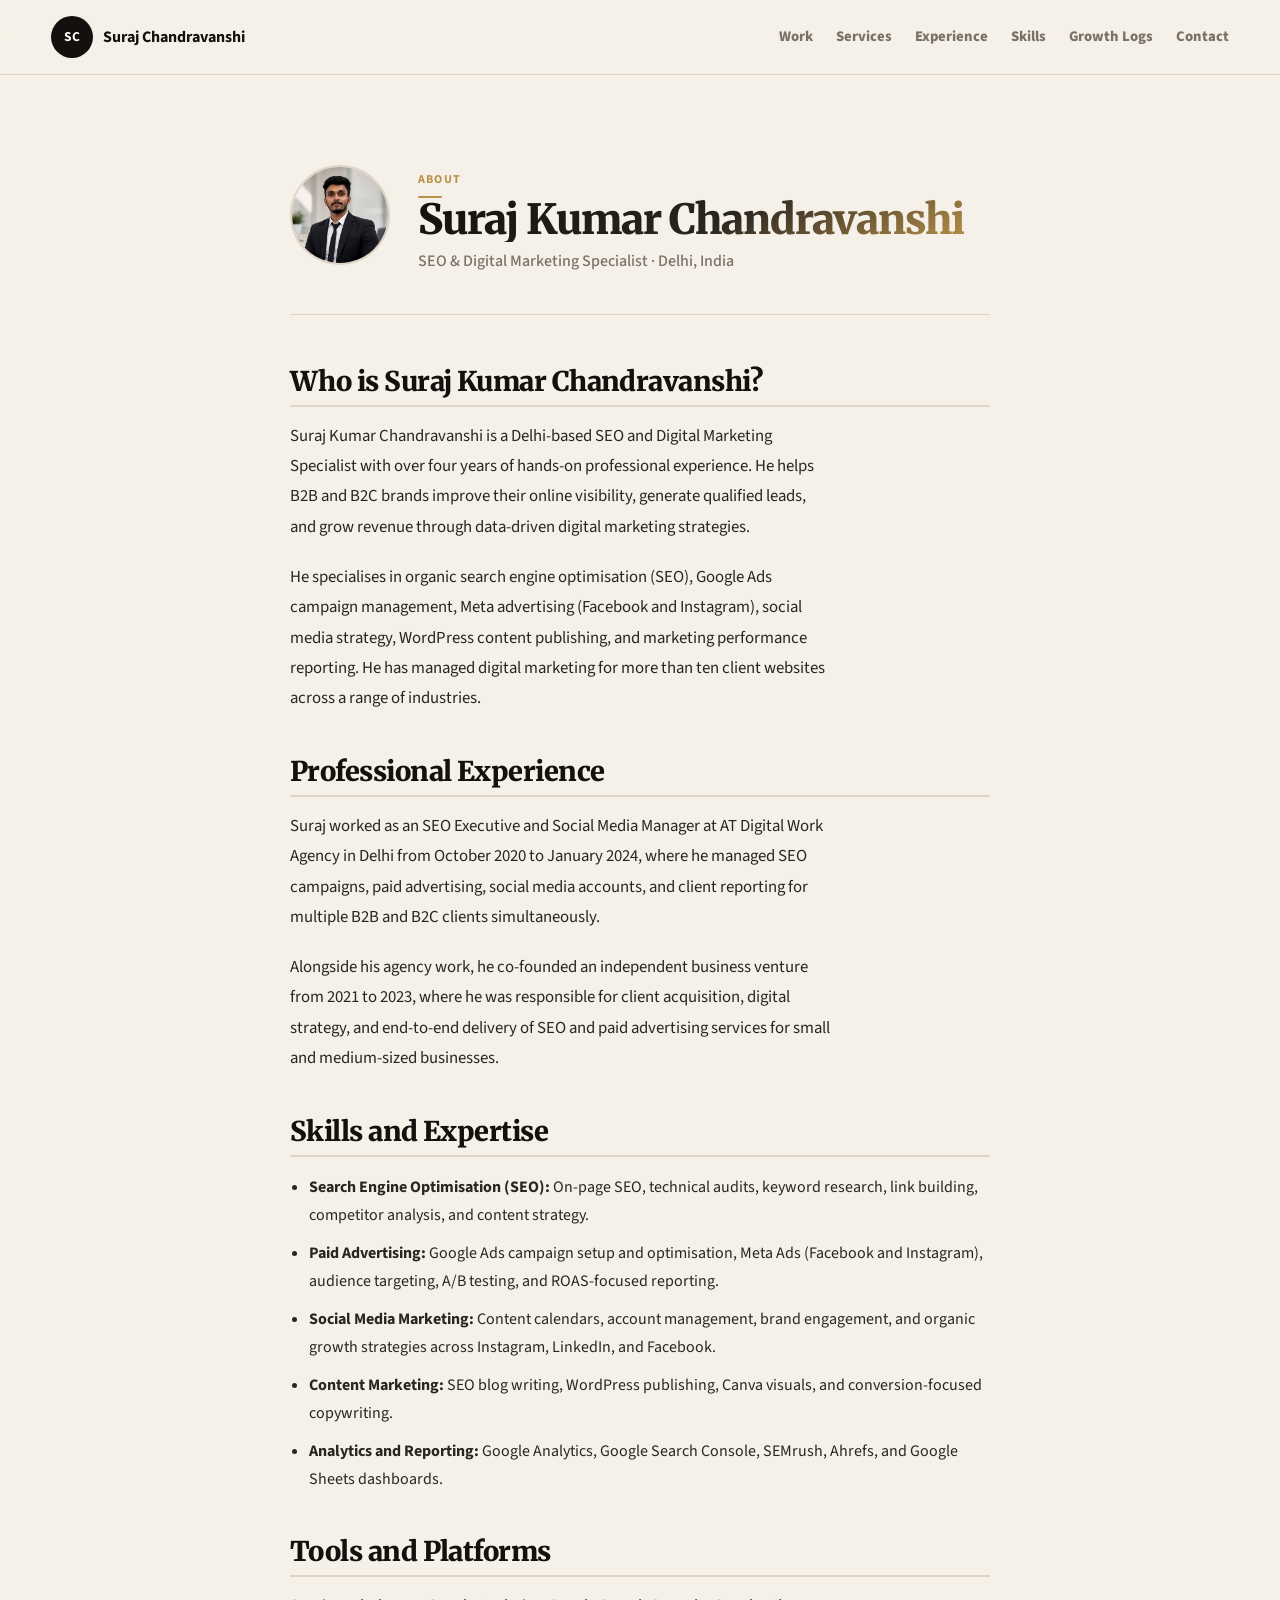
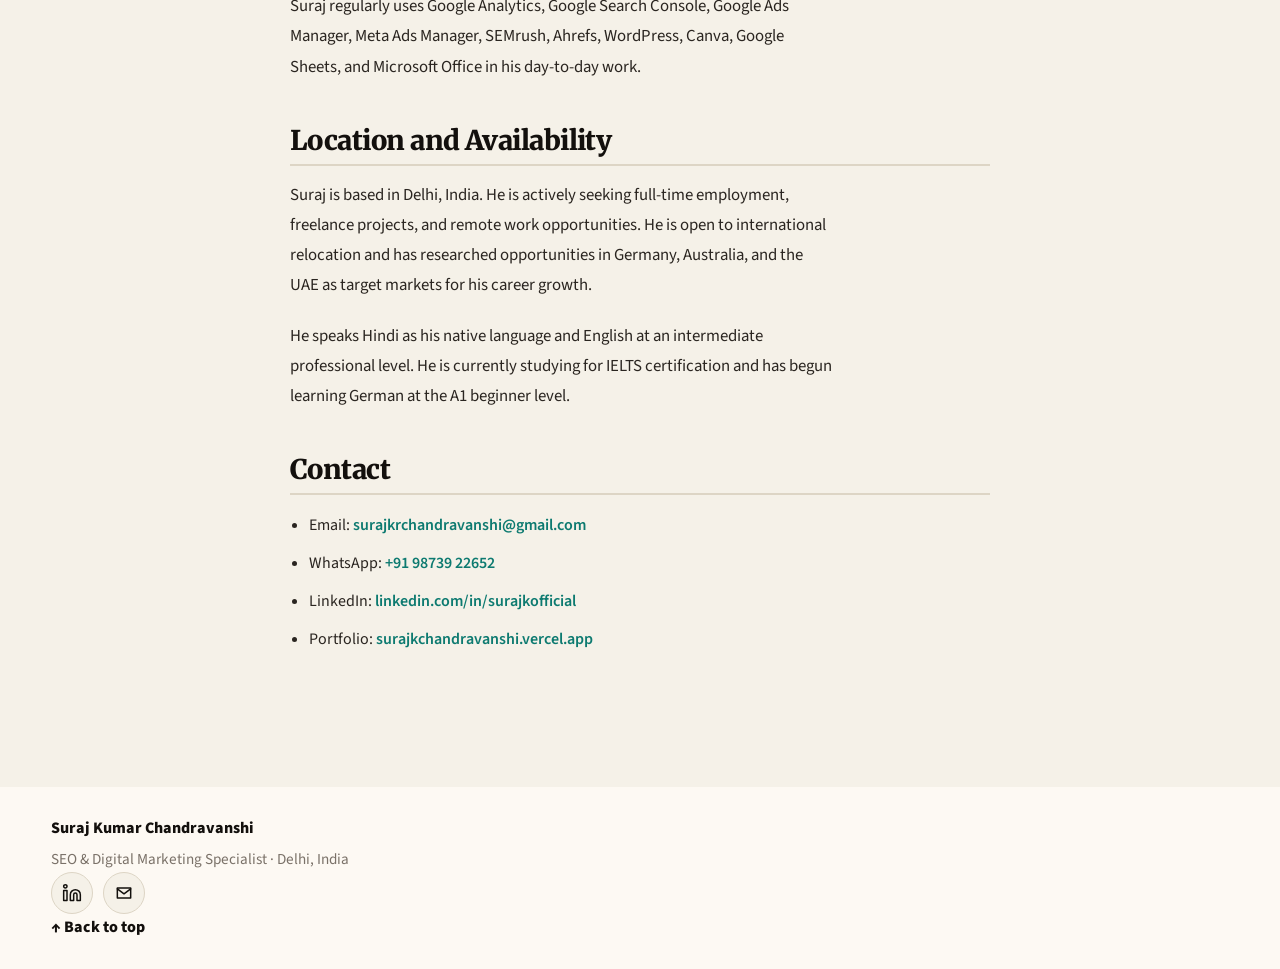
==== about.html @ 99c1cfa0 "feat: complete SEJ-standard SEO + Core Web Vitals — skip-link, preload hero, fetchpriority, lazy-loa" ====
<!doctype html>
<html lang="en">
  <head>
    <meta charset="UTF-8" />
    <meta name="viewport" content="width=device-width, initial-scale=1.0" />
    <title>About Suraj Kumar Chandravanshi — SEO &amp; Digital Marketing Specialist</title>
    <meta name="description" content="Suraj Kumar Chandravanshi is a Delhi-based SEO and Digital Marketing Specialist with 4+ years of experience in organic growth, Google Ads, and content strategy." />
    <link rel="canonical" href="https://surajkchandravanshi.vercel.app/about" />
    <link rel="alternate" hreflang="en" href="https://surajkchandravanshi.vercel.app/about" />
    <link rel="alternate" hreflang="x-default" href="https://surajkchandravanshi.vercel.app/about" />
    <meta property="og:type" content="profile" />
    <meta property="og:url" content="https://surajkchandravanshi.vercel.app/about" />
    <meta property="og:title" content="About Suraj Kumar Chandravanshi — SEO &amp; Digital Marketing Specialist" />
    <meta property="og:description" content="Suraj Kumar Chandravanshi is a Delhi-based SEO and Digital Marketing Specialist with 4+ years of experience helping B2B and B2C brands grow online." />
    <meta property="og:image" content="https://surajkchandravanshi.vercel.app/assets/suraj-hero.jpg" />
    <link rel="preconnect" href="https://fonts.googleapis.com" />
    <link rel="preconnect" href="https://fonts.gstatic.com" crossorigin />
    <link href="https://fonts.googleapis.com/css2?family=Merriweather:wght@700;900&family=Source+Sans+3:wght@400;500;600;700&family=Space+Grotesk:wght@500;600;700&display=swap" rel="stylesheet" />
    <link rel="icon" type="image/svg+xml" href="assets/favicon.svg" />
    <link rel="stylesheet" href="styles.css" />

    <script type="application/ld+json">
    {
      "@context": "https://schema.org",
      "@type": "Person",
      "name": "Suraj Kumar Chandravanshi",
      "alternateName": ["Suraj Chandravanshi", "Suraj Kumar"],
      "url": "https://surajkchandravanshi.vercel.app/",
      "image": "https://surajkchandravanshi.vercel.app/assets/suraj-hero.jpg",
      "jobTitle": "SEO & Digital Marketing Specialist",
      "description": "Suraj Kumar Chandravanshi is a Delhi-based SEO and Digital Marketing Specialist with over four years of hands-on experience helping B2B and B2C brands improve their online visibility, generate leads, and grow revenue through organic search, paid advertising, and content marketing.",
      "email": "surajkrchandravanshi@gmail.com",
      "telephone": "+91-9873922652",
      "address": {
        "@type": "PostalAddress",
        "addressLocality": "Delhi",
        "addressRegion": "Delhi",
        "addressCountry": "IN"
      },
      "sameAs": [
        "https://www.linkedin.com/in/surajkofficial/",
        "https://www.instagram.com/surajchandravanshi1008/"
      ],
      "knowsAbout": [
        "Search Engine Optimisation",
        "Google Ads",
        "Meta Advertising",
        "Social Media Marketing",
        "Content Marketing",
        "WordPress",
        "Google Analytics",
        "SEMrush",
        "Keyword Research",
        "Link Building",
        "Digital Marketing Strategy"
      ],
      "knowsLanguage": [
        {"@type": "Language", "name": "Hindi"},
        {"@type": "Language", "name": "English"}
      ],
      "nationality": "Indian",
      "workLocation": {
        "@type": "Place",
        "address": {
          "@type": "PostalAddress",
          "addressLocality": "Delhi",
          "addressCountry": "IN"
        }
      }
    }
    </script>
  </head>
  <body>
    <a class="skip-link" href="#main-content">Skip to main content</a>

    <header class="site-header" data-header>
      <a class="brand" href="/" aria-label="Suraj Kumar Chandravanshi portfolio home">
        <span class="brand-mark">SC</span>
        <span>Suraj Chandravanshi</span>
      </a>
      <button class="nav-toggle" type="button" aria-label="Open menu" aria-expanded="false" aria-controls="site-nav" data-nav-toggle>
        <span></span><span></span><span></span>
      </button>
      <nav class="site-nav" id="site-nav" data-nav>
        <a href="/#work">Work</a>
        <a href="/#services">Services</a>
        <a href="/#experience">Experience</a>
        <a href="/#skills">Skills</a>
        <a href="/growth-logs">Growth Logs</a>
        <a href="/#contact">Contact</a>
      </nav>
    </header>

    <main id="main-content">
      <article class="about-page">
        <header class="about-page__header">
          <img
            src="assets/suraj-hero.jpg"
            alt="Suraj Kumar Chandravanshi — SEO and Digital Marketing Specialist based in Delhi, India"
            width="200" height="200"
            class="about-page__photo"
            fetchpriority="high"
            decoding="async"
          />
          <div class="about-page__meta">
            <span class="section-kicker">About</span>
            <h1 class="about-page__name">Suraj Kumar Chandravanshi</h1>
            <p class="about-page__role">SEO &amp; Digital Marketing Specialist · Delhi, India</p>
          </div>
        </header>

        <div class="about-page__body">

          <section aria-labelledby="about-who">
            <h2 id="about-who">Who is Suraj Kumar Chandravanshi?</h2>
            <p>
              Suraj Kumar Chandravanshi is a Delhi-based SEO and Digital Marketing Specialist with over four years of hands-on professional experience. He helps B2B and B2C brands improve their online visibility, generate qualified leads, and grow revenue through data-driven digital marketing strategies.
            </p>
            <p>
              He specialises in organic search engine optimisation (SEO), Google Ads campaign management, Meta advertising (Facebook and Instagram), social media strategy, WordPress content publishing, and marketing performance reporting. He has managed digital marketing for more than ten client websites across a range of industries.
            </p>
          </section>

          <section aria-labelledby="about-experience">
            <h2 id="about-experience">Professional Experience</h2>
            <p>
              Suraj worked as an SEO Executive and Social Media Manager at AT Digital Work Agency in Delhi from October 2020 to January 2024, where he managed SEO campaigns, paid advertising, social media accounts, and client reporting for multiple B2B and B2C clients simultaneously.
            </p>
            <p>
              Alongside his agency work, he co-founded an independent business venture from 2021 to 2023, where he was responsible for client acquisition, digital strategy, and end-to-end delivery of SEO and paid advertising services for small and medium-sized businesses.
            </p>
          </section>

          <section aria-labelledby="about-skills">
            <h2 id="about-skills">Skills and Expertise</h2>
            <ul>
              <li><strong>Search Engine Optimisation (SEO):</strong> On-page SEO, technical audits, keyword research, link building, competitor analysis, and content strategy.</li>
              <li><strong>Paid Advertising:</strong> Google Ads campaign setup and optimisation, Meta Ads (Facebook and Instagram), audience targeting, A/B testing, and ROAS-focused reporting.</li>
              <li><strong>Social Media Marketing:</strong> Content calendars, account management, brand engagement, and organic growth strategies across Instagram, LinkedIn, and Facebook.</li>
              <li><strong>Content Marketing:</strong> SEO blog writing, WordPress publishing, Canva visuals, and conversion-focused copywriting.</li>
              <li><strong>Analytics and Reporting:</strong> Google Analytics, Google Search Console, SEMrush, Ahrefs, and Google Sheets dashboards.</li>
            </ul>
          </section>

          <section aria-labelledby="about-tools">
            <h2 id="about-tools">Tools and Platforms</h2>
            <p>
              Suraj regularly uses Google Analytics, Google Search Console, Google Ads Manager, Meta Ads Manager, SEMrush, Ahrefs, WordPress, Canva, Google Sheets, and Microsoft Office in his day-to-day work.
            </p>
          </section>

          <section aria-labelledby="about-location">
            <h2 id="about-location">Location and Availability</h2>
            <p>
              Suraj is based in Delhi, India. He is actively seeking full-time employment, freelance projects, and remote work opportunities. He is open to international relocation and has researched opportunities in Germany, Australia, and the UAE as target markets for his career growth.
            </p>
            <p>
              He speaks Hindi as his native language and English at an intermediate professional level. He is currently studying for IELTS certification and has begun learning German at the A1 beginner level.
            </p>
          </section>

          <section aria-labelledby="about-contact">
            <h2 id="about-contact">Contact</h2>
            <ul>
              <li>Email: <a href="mailto:surajkrchandravanshi@gmail.com">surajkrchandravanshi@gmail.com</a></li>
              <li>WhatsApp: <a href="https://wa.me/919873922652" target="_blank" rel="noreferrer">+91 98739 22652</a></li>
              <li>LinkedIn: <a href="https://www.linkedin.com/in/surajkofficial/" target="_blank" rel="noreferrer">linkedin.com/in/surajkofficial</a></li>
              <li>Portfolio: <a href="https://surajkchandravanshi.vercel.app/">surajkchandravanshi.vercel.app</a></li>
            </ul>
          </section>

        </div>
      </article>
    </main>

    <footer class="site-footer">
      <div class="footer-inner">
        <div class="footer-brand">
          <span>Suraj Kumar Chandravanshi</span>
          <p>SEO &amp; Digital Marketing Specialist · Delhi, India</p>
        </div>
        <div class="footer-socials" aria-label="Social media links">
          <a href="https://www.linkedin.com/in/surajkofficial/" target="_blank" rel="noreferrer" aria-label="Suraj Chandravanshi on LinkedIn">
            <svg viewBox="0 0 24 24" aria-hidden="true"><path d="M16 8a6 6 0 0 1 6 6v7h-4v-7a2 2 0 0 0-2-2 2 2 0 0 0-2 2v7h-4v-7a6 6 0 0 1 6-6z"/><rect x="2" y="9" width="4" height="12"/><circle cx="4" cy="4" r="2"/></svg>
          </a>
          <a href="mailto:surajkrchandravanshi@gmail.com" aria-label="Email Suraj Kumar Chandravanshi">
            <svg viewBox="0 0 24 24" aria-hidden="true"><path d="M4 6h16v12H4z"/><path d="m4 7 8 6 8-6"/></svg>
          </a>
        </div>
        <a class="back-top" href="#main-content">↑ Back to top</a>
      </div>
    </footer>

    <script src="script.js" defer></script>
  </body>
</html>
---- styles.css ----
:root {
  /* ── CINEMATIC EDITORIAL PALETTE ────────────────────────────── */
  --ink:        #13100d;   /* Warm rich black — not cold digital black */
  --ink-soft:   #2a2520;   /* Warm dark for secondary text */
  --muted:      #7a7168;   /* Warm stone gray */
  --line:       #ddd5c5;   /* Warm parchment border */
  --paper:      #f5f1e8;   /* Warm ivory — the editorial base */
  --white:      #fdf9f3;   /* Cream white — never pure white */

  /* Warm surfaces */
  --sand:       #ece4d2;   /* Medium parchment */
  --sand-soft:  #f9f5ee;   /* Lightest warm surface */
  --dark-surface: #1e1a15; /* Deep warm charcoal for dark sections */
  --dark-mid:   #2d2820;   /* Medium dark surface */
  --mist:       #e8f0ec;   /* Very subtle mint */

  /* Primary accent — Deep bronze/amber */
  --bronze:     #b8914a;   /* Warm editorial bronze */
  --bronze-mid: #d4ac65;   /* Lighter bronze */
  --teal:       #0d7a70;   /* Deeper, richer teal — less startup */
  --teal-mid:   #14a89a;   /* Mid teal */
  --teal-glow:  rgba(13,122,112,0.15);

  /* Supporting accents */
  --coral:      #d4503a;   /* Muted warm coral */
  --green:      #3a7a5a;   /* Deep editorial green */
  --blue:       #2a4a8c;   /* Deep navy */

  /* Shadows — warm-toned */
  --shadow:        0 20px 60px rgba(19,16,13,0.10);
  --shadow-strong: 0 32px 80px rgba(19,16,13,0.18);
  --shadow-bronze: 0 16px 40px rgba(184,145,74,0.18);
  --radius: 8px;
}

/* Scroll progress bar */
.scroll-progress {
  position: fixed;
  top: 0; left: 0;
  z-index: 100;
  height: 2px;
  width: 0%;
  background: linear-gradient(90deg, var(--bronze), var(--bronze-mid), var(--teal));
  border-radius: 0 2px 2px 0;
  transition: width 80ms linear;
  pointer-events: none;
}

* {
  box-sizing: border-box;
}

html {
  scroll-behavior: smooth;
}

body {
  margin: 0;
  color: var(--ink);
  background: var(--paper);
  font-family: "Source Sans 3", "Inter", sans-serif;
  line-height: 1.65;
  -webkit-font-smoothing: antialiased;
  -moz-osx-font-smoothing: grayscale;
}

img {
  display: block;
  max-width: 100%;
}

a {
  color: inherit;
  text-decoration: none;
}

.site-header {
  position: sticky;
  top: 0;
  z-index: 20;
  display: flex;
  align-items: center;
  justify-content: space-between;
  gap: 24px;
  padding: 16px clamp(18px, 4vw, 58px);
  border-bottom: 1px solid var(--line);
  background: rgba(245,241,232,0.92);
  backdrop-filter: blur(24px);
  -webkit-backdrop-filter: blur(24px);
}

.brand,
.site-nav {
  display: flex;
  align-items: center;
}

.brand {
  gap: 10px;
  font-family: "Source Sans 3", "Space Grotesk", sans-serif;
  font-weight: 700;
}

.brand-mark {
  display: grid;
  width: 42px;
  height: 42px;
  place-items: center;
  border-radius: 50%;
  color: var(--white);
  background: var(--ink);
  font-size: 0.85rem;
}

.site-nav {
  gap: clamp(12px, 1.8vw, 24px);
  color: var(--muted);
  font-size: 0.92rem;
  font-weight: 800;
}

.site-nav a {
  transition: color 180ms ease, background 180ms ease, transform 180ms ease;
}

.site-nav a:hover,
.site-nav a:focus-visible {
  color: var(--ink);
}

.site-nav a.nav-active {
  color: var(--teal);
  position: relative;
}

.site-nav a.nav-active::after {
  content: "";
  position: absolute;
  bottom: -3px;
  left: 0;
  right: 0;
  height: 2px;
  background: var(--teal);
  border-radius: 1px;
}

.nav-cta {
  padding: 10px 14px;
  border-radius: 999px;
  color: var(--white) !important;
  background: var(--teal);
  box-shadow: 0 12px 30px rgba(15, 118, 110, 0.2);
}

.nav-cta:hover,
.nav-cta:focus-visible {
  transform: translateY(-1px);
}

.nav-toggle {
  display: none;
  width: 44px;
  height: 44px;
  padding: 0;
  border: 1px solid var(--line);
  border-radius: var(--radius);
  background: var(--white);
}

.nav-toggle span {
  display: block;
  width: 20px;
  height: 2px;
  margin: 5px auto;
  background: var(--ink);
}

.hero {
  display: grid;
  grid-template-columns: minmax(0, 1.1fr) minmax(300px, 520px);
  gap: clamp(32px, 5vw, 80px);
  align-items: center;
  min-height: calc(100vh - 70px);
  padding: clamp(72px, 9vw, 120px) clamp(18px, 4vw, 58px) 64px;
  border-bottom: 1px solid var(--line);
  background:
    radial-gradient(ellipse 60% 50% at 80% 20%, rgba(184,145,74,0.07) 0%, transparent 55%),
    radial-gradient(ellipse 50% 60% at 10% 80%, rgba(13,122,112,0.05) 0%, transparent 50%),
    var(--paper);
  position: relative;
  overflow: hidden;
}

/* Subtle noise texture overlay */
.hero::after {
  content: "";
  position: absolute;
  inset: 0;
  background-image: url("data:image/svg+xml,%3Csvg viewBox='0 0 256 256' xmlns='http://www.w3.org/2000/svg'%3E%3Cfilter id='noise'%3E%3CfeTurbulence type='fractalNoise' baseFrequency='0.9' numOctaves='4' stitchTiles='stitch'/%3E%3C/filter%3E%3Crect width='100%25' height='100%25' filter='url(%23noise)' opacity='0.025'/%3E%3C/svg%3E");
  pointer-events: none;
  z-index: 0;
  opacity: 0.5;
}

.eyebrow,
.section-kicker {
  color: var(--bronze);
  font-size: 0.75rem;
  font-weight: 700;
  letter-spacing: 0.1em;
  text-transform: uppercase;
}

.tag {
  color: var(--teal);
  font-size: 0.75rem;
  font-weight: 700;
  letter-spacing: 0.06em;
  text-transform: uppercase;
}

h1,
h2,
h3,
p {
  margin-top: 0;
}

h1,
h2 {
  font-family: "Merriweather", Georgia, serif;
  letter-spacing: -0.02em;
}

h1 {
  max-width: 720px;
  margin-bottom: 24px;
  font-size: clamp(2.6rem, 5.8vw, 5rem);
  font-family: "Merriweather", Georgia, serif;
  font-weight: 900;
  line-height: 1.05;
  letter-spacing: -0.025em;
}

h2 {
  margin-bottom: 18px;
  font-size: clamp(1.8rem, 3.8vw, 3.2rem);
  font-weight: 900;
  line-height: 1.1;
}

h3 {
  margin-bottom: 10px;
  font-size: 1.1rem;
  font-family: "Space Grotesk", "Source Sans 3", sans-serif;
  font-weight: 700;
  line-height: 1.35;
  letter-spacing: -0.01em;
}

.hero-text {
  max-width: 620px;
  color: #3c424b;
  font-size: clamp(1.05rem, 2vw, 1.34rem);
  line-height: 1.7;
}

.mobile-hero-photo {
  display: none;
}

.hero-actions,
.hero-meta,
.hero-proof {
  display: flex;
  flex-wrap: wrap;
  gap: 12px;
  align-items: center;
}

.hero-actions {
  margin-top: 32px;
}

.button {
  display: inline-flex;
  align-items: center;
  justify-content: center;
  gap: 10px;
  min-height: 50px;
  padding: 0 20px;
  border-radius: var(--radius);
  font-weight: 800;
  transition: transform 180ms ease, box-shadow 180ms ease, background 180ms ease;
}

.button:hover,
.button:focus-visible {
  transform: translateY(-2px);
}

.button.primary {
  color: var(--white);
  background: linear-gradient(135deg, var(--ink), var(--ink-soft));
  box-shadow: 0 12px 32px rgba(19,16,13,0.25);
}

.button.dark {
  color: var(--white);
  background: var(--ink);
  box-shadow: 0 16px 28px rgba(23, 25, 31, 0.16);
}

.button.secondary {
  border: 1px solid var(--line);
  background: rgba(255, 255, 255, 0.82);
}

.wa-dot {
  display: inline-grid;
  width: 28px;
  height: 28px;
  place-items: center;
  border-radius: 50%;
  color: var(--teal);
  background: var(--white);
  font-size: 0.68rem;
  font-weight: 900;
}

.hero-proof {
  margin-top: 22px;
  color: var(--ink);
  font-size: 0.92rem;
  font-weight: 800;
}

.hero-proof span {
  padding: 8px 14px;
  border-left: 3px solid var(--teal);
  background: rgba(255, 255, 255, 0.72);
  display: inline-flex;
  align-items: center;
  gap: 7px;
}

.proof-icon {
  font-style: normal;
  color: var(--teal);
  font-size: 0.85rem;
  font-weight: 900;
}

.hero-meta {
  margin-top: 20px;
  color: var(--muted);
  font-size: 0.93rem;
}

.hero-meta span {
  padding: 8px 11px;
  border: 1px solid var(--line);
  border-radius: 999px;
  background: rgba(255, 255, 255, 0.74);
}

.hero-visual {
  position: relative;
}

.hero-visual::before {
  position: absolute;
  inset: 18px -18px -18px 18px;
  z-index: -1;
  border: 1px solid rgba(184,145,74,0.25);
  border-radius: var(--radius);
  background: linear-gradient(135deg, rgba(184,145,74,0.08), rgba(13,122,112,0.06));
  content: "";
}

.hero-visual img {
  width: min(100%, 520px);
  margin-left: auto;
  aspect-ratio: 4 / 5;
  border-radius: var(--radius);
  object-fit: cover;
  object-position: center 20%;
  box-shadow: var(--shadow-strong);
}

.availability,
.visual-note {
  position: absolute;
  border: 1px solid rgba(255, 255, 255, 0.72);
  border-radius: var(--radius);
  background: rgba(255, 255, 255, 0.92);
  box-shadow: 0 20px 44px rgba(23, 25, 31, 0.16);
}

.availability {
  right: min(8vw, 42px);
  bottom: -24px;
  width: min(290px, 76%);
  padding: 18px;
}

.availability strong {
  display: block;
  font-size: 1.35rem;
}

.availability span,
.visual-note span {
  color: var(--muted);
  font-size: 0.92rem;
}

.visual-note {
  left: -24px;
  top: 28px;
  width: min(270px, 72%);
  padding: 14px 16px;
}

.metrics {
  display: grid;
  grid-template-columns: repeat(4, 1fr);
  border-bottom: 1px solid var(--line);
  background: var(--white);
}

.metrics article {
  min-height: 154px;
  padding: clamp(22px, 3vw, 34px);
  border-right: 1px solid var(--line);
}

.metrics article:last-child {
  border-right: 0;
}

.metrics strong {
  display: block;
  margin-bottom: 12px;
  color: var(--teal);
  font-size: clamp(1.45rem, 3vw, 2.45rem);
  line-height: 1;
}

.metrics span,
.section p,
.service-item p,
.timeline-item p,
.work-card p,
.work-card li,
.learning li,
.process-card p {
  color: var(--muted);
}

.section {
  padding: clamp(64px, 9vw, 122px) clamp(18px, 4vw, 58px);
}

.intro {
  display: grid;
  grid-template-columns: 220px minmax(0, 900px);
  gap: clamp(24px, 5vw, 72px);
  align-items: start;
}

.intro p {
  max-width: 920px;
  font-size: clamp(1.08rem, 2vw, 1.34rem);
}

.section-heading {
  max-width: 780px;
  margin-bottom: clamp(28px, 5vw, 56px);
}

.process-section {
  background: var(--sand-soft);
  border-block: 1px solid var(--line);
}

.process-grid,
.work-grid {
  display: grid;
  gap: 18px;
}

.process-grid {
  grid-template-columns: repeat(4, 1fr);
}

.work-grid {
  grid-template-columns: repeat(3, 1fr);
}

.work-card,
.service-item,
.skill-block,
.timeline-item,
.education,
.learning,
.process-card {
  border: 1px solid var(--line);
  border-radius: var(--radius);
  background: rgba(255, 255, 255, 0.88);
}

.work-card,
.process-card,
.service-item,
.skill-block,
.timeline-item,
.education,
.learning {
  transition: transform 180ms ease, box-shadow 180ms ease, border-color 180ms ease;
}

.work-card:hover,
.process-card:hover,
.service-item:hover,
.skill-block:hover,
.timeline-item:hover {
  border-color: rgba(15, 118, 110, 0.28);
  box-shadow: 0 18px 42px rgba(23, 25, 31, 0.08);
  transform: translateY(-3px);
}

.process-card {
  min-height: 240px;
  padding: 26px;
}

.process-card span {
  display: inline-flex;
  align-items: center;
  justify-content: center;
  margin-bottom: 28px;
  width: 52px;
  height: 52px;
  border-radius: 50%;
  color: var(--teal);
  background: rgba(13,148,136,0.1);
  border: 1.5px solid rgba(13,148,136,0.22);
  font-family: "Space Grotesk", sans-serif;
  font-size: 1.1rem;
  font-weight: 800;
}

.work-card {
  min-height: 430px;
  padding: 28px;
  border-top-width: 3px;
}

.work-card--seo  { border-top-color: var(--teal); }
.work-card--paid { border-top-color: var(--coral); }
.work-card--social { border-top-color: var(--green); }

/* Work stat callout */
.work-stat {
  display: flex;
  align-items: center;
  gap: 12px;
  margin: 14px 0 16px;
  padding: 12px 14px;
  background: rgba(13,148,136,0.06);
  border-left: 3px solid var(--teal);
  border-radius: 0 var(--radius) var(--radius) 0;
}

.work-stat strong {
  font-size: 1.08rem;
  font-weight: 800;
  color: var(--ink);
  white-space: nowrap;
}

.work-stat span {
  font-size: 0.88rem;
  color: var(--muted);
  line-height: 1.4;
}

.work-card--paid .work-stat { border-left-color: var(--coral); background: rgba(244,63,94,0.06); }
.work-card--social .work-stat { border-left-color: var(--green); background: rgba(16,185,129,0.06); }

.tag {
  display: inline-flex;
  margin-bottom: 28px;
}

.tag.coral {
  color: var(--coral);
}

.tag.green {
  color: var(--green);
}

.work-card ul,
.learning ul {
  padding-left: 20px;
  margin: 22px 0 0;
}

.work-card li + li,
.learning li + li {
  margin-top: 10px;
}

.services-band {
  background: linear-gradient(135deg, rgba(232, 240, 236, 0.94), rgba(243, 223, 196, 0.42));
  border-top: 1px solid #d8e2dc;
  border-bottom: 1px solid #d8e2dc;
}

.service-list {
  display: grid;
  grid-template-columns: repeat(4, 1fr);
  gap: 14px;
}

.service-item {
  min-height: 240px;
  padding: 24px;
  background: rgba(255, 255, 255, 0.78);
}

.split {
  display: grid;
  grid-template-columns: minmax(260px, 0.75fr) minmax(0, 1.25fr);
  gap: clamp(28px, 6vw, 84px);
  align-items: start;
}

.sticky-heading {
  position: sticky;
  top: 112px;
}

.timeline {
  display: grid;
  gap: 16px;
}

.timeline-item {
  padding: 28px;
  border-left: 4px solid var(--teal);
}

.timeline-item span,
.education article span {
  color: var(--coral);
  font-weight: 800;
}

.company {
  margin-bottom: 14px;
  color: var(--ink) !important;
  font-weight: 700;
}

.skills-section {
  background: var(--ink);
  color: var(--white);
}

.skills-section .section-kicker {
  color: #8bd7ca;
}

.skills-section h2 {
  color: var(--white);
}

.skills-grid {
  display: grid;
  grid-template-columns: repeat(3, 1fr);
  gap: 18px;
}

.skill-block {
  min-height: 270px;
  padding: 28px;
  border-color: rgba(255, 255, 255, 0.12);
  background: linear-gradient(180deg, #222733, #1b202b);
}

.skill-block:hover {
  border-color: rgba(139, 215, 202, 0.42);
  box-shadow: 0 18px 42px rgba(0, 0, 0, 0.18);
}

.pill-list {
  display: flex;
  flex-wrap: wrap;
  gap: 10px;
  margin-top: 22px;
}

.pill-list span {
  padding: 8px 11px;
  border: 1px solid rgba(255, 255, 255, 0.18);
  border-radius: 999px;
  color: #d9e1ea;
  background: rgba(255, 255, 255, 0.06);
  font-size: 0.92rem;
}

.credentials {
  display: grid;
  grid-template-columns: 1fr 1fr;
  gap: 18px;
}

.education,
.learning {
  padding: clamp(24px, 4vw, 38px);
}

.education article {
  padding-top: 26px;
  margin-top: 26px;
  border-top: 1px solid var(--line);
}

.languages {
  display: flex;
  flex-wrap: wrap;
  gap: 10px;
  margin-top: 28px;
}

.languages span {
  padding: 8px 11px;
  border-radius: 999px;
  color: var(--white);
  background: var(--blue);
  font-size: 0.9rem;
  font-weight: 700;
}

.contact-section {
  display: grid;
  grid-template-columns: minmax(0, 0.9fr) minmax(320px, 1.1fr);
  gap: clamp(28px, 6vw, 84px);
  padding: clamp(64px, 9vw, 122px) clamp(18px, 4vw, 58px);
  color: var(--white);
  background:
    radial-gradient(circle, rgba(255,255,255,0.03) 1px, transparent 1px),
    linear-gradient(135deg, var(--dark-surface) 0%, #1a130c 60%, #0f1a15 100%);
  background-size: 32px 32px, 100% 100%;
}

/* Studying badge */
.studying-badge {
  display: inline-flex;
  align-items: center;
  gap: 6px;
  padding: 5px 12px;
  border-radius: 999px;
  background: rgba(15, 118, 110, 0.1);
  color: var(--teal);
  font-size: 0.82rem;
  font-weight: 800;
  text-transform: uppercase;
  letter-spacing: 0.04em;
  margin-bottom: 14px;
}

.studying-badge::before {
  content: "";
  width: 7px;
  height: 7px;
  border-radius: 50%;
  background: var(--teal);
  animation: pulse-dot 1.8s ease-in-out infinite;
}

@keyframes pulse-dot {
  0%, 100% { opacity: 1; transform: scale(1); }
  50% { opacity: 0.5; transform: scale(0.8); }
}

.contact-section .section-kicker,
.contact-section p {
  color: #d7f3ee;
}

.contact-actions {
  display: grid;
  gap: 12px;
}

.contact-link {
  display: grid;
  gap: 8px;
  padding: 22px;
  border: 1px solid rgba(255, 255, 255, 0.22);
  border-radius: var(--radius);
  background: rgba(255, 255, 255, 0.08);
  transition: background 180ms ease, transform 180ms ease;
}

.contact-link:hover,
.contact-link:focus-visible {
  background: rgba(255, 255, 255, 0.15);
  transform: translateY(-2px);
}

.contact-link span {
  color: #bbe8df;
  font-size: 0.78rem;
  font-weight: 800;
  text-transform: uppercase;
}

.contact-link strong {
  overflow-wrap: anywhere;
  font-size: clamp(1rem, 2vw, 1.22rem);
}

.site-footer {
  display: grid;
  grid-template-columns: minmax(0, 1fr) auto auto;
  align-items: center;
  gap: 22px;
  padding: 28px clamp(18px, 4vw, 58px);
  color: var(--muted);
  background: var(--white);
}

.footer-brand span,
.site-footer a {
  color: var(--ink);
  font-weight: 800;
}

.footer-brand p {
  max-width: 540px;
  margin: 6px 0 0;
  color: var(--muted);
  font-size: 0.95rem;
}

.footer-socials {
  display: flex;
  align-items: center;
  gap: 10px;
}

.footer-socials a {
  display: grid;
  width: 42px;
  height: 42px;
  place-items: center;
  border: 1px solid var(--line);
  border-radius: 50%;
  background: var(--paper);
  transition: background 180ms ease, border-color 180ms ease, transform 180ms ease;
}

.footer-socials a:hover,
.footer-socials a:focus-visible {
  border-color: rgba(13,148,136,0.4);
  background: var(--mist);
  transform: translateY(-2px);
}

.footer-socials svg {
  width: 20px;
  height: 20px;
  fill: none;
  stroke: currentColor;
  stroke-linecap: round;
  stroke-linejoin: round;
  stroke-width: 1.8;
}

.footer-socials a:nth-child(2) svg {
  fill: none;
  stroke: currentColor;
}

.back-top {
  white-space: nowrap;
}

.floating-whatsapp {
  position: fixed;
  right: 20px;
  bottom: 20px;
  z-index: 30;
  display: inline-flex;
  align-items: center;
  gap: 10px;
  min-height: 52px;
  padding: 10px 16px 10px 10px;
  border: 1px solid rgba(255, 255, 255, 0.38);
  border-radius: 999px;
  color: var(--white);
  background: var(--teal);
  box-shadow: 0 18px 42px rgba(15, 118, 110, 0.32);
  transition: transform 180ms ease, box-shadow 180ms ease;
}

.floating-whatsapp:hover,
.floating-whatsapp:focus-visible {
  box-shadow: 0 24px 54px rgba(15, 118, 110, 0.38);
  transform: translateY(-3px);
}

.floating-whatsapp span {
  display: grid;
  width: 34px;
  height: 34px;
  place-items: center;
  border-radius: 50%;
  color: var(--teal);
  background: var(--white);
  font-size: 0.72rem;
  font-weight: 900;
}

.floating-whatsapp strong {
  font-size: 0.92rem;
}

.reveal {
  opacity: 1;
  transform: translateY(0);
  transition: opacity 600ms ease, transform 600ms ease;
}

.animations-ready .reveal {
  opacity: 0;
  transform: translateY(18px);
}

.reveal.is-visible {
  opacity: 1;
  transform: translateY(0);
}

@media (max-width: 1080px) {
  .process-grid,
  .service-list {
    grid-template-columns: repeat(2, 1fr);
  }
}

@media (max-width: 980px) {
  .hero,
  .split,
  .contact-section,
  .credentials,
  .intro {
    grid-template-columns: 1fr;
  }

  .hero {
    min-height: auto;
  }

  .hero-visual img {
    width: 100%;
    max-height: 680px;
  }

  .metrics,
  .work-grid,
  .skills-grid {
    grid-template-columns: repeat(2, 1fr);
  }

  .sticky-heading {
    position: static;
  }
}

@media (max-width: 720px) {
  .nav-toggle {
    display: block;
  }

  .site-nav {
    position: absolute;
    top: 100%;
    right: 18px;
    left: 18px;
    display: none;
    flex-direction: column;
    align-items: stretch;
    gap: 0;
    padding: 10px;
    border: 1px solid var(--line);
    border-radius: var(--radius);
    background: var(--white);
    box-shadow: var(--shadow);
  }

  .site-nav.is-open {
    display: flex;
  }

  .site-nav a {
    padding: 13px 12px;
  }

  .nav-cta {
    border-radius: var(--radius);
    text-align: center;
  }

  .metrics,
  .work-grid,
  .process-grid,
  .service-list,
  .skills-grid {
    grid-template-columns: 1fr;
  }

  .metrics article {
    min-height: auto;
    border-right: 0;
    border-bottom: 1px solid var(--line);
  }

  .metrics article:last-child {
    border-bottom: 0;
  }

  .hero-actions {
    align-items: stretch;
    flex-direction: column;
  }

  .button {
    width: 100%;
  }

  .hero-visual::before {
    display: none;
  }

  .hero-visual {
    display: none;
  }

  .mobile-hero-photo {
    display: grid;
    gap: 12px;
    margin: 26px 0 4px;
  }

  .mobile-hero-photo img {
    width: 100%;
    max-height: 420px;
    border: 1px solid rgba(15, 118, 110, 0.18);
    border-radius: var(--radius);
    object-fit: cover;
    object-position: center 18%;
    box-shadow: 0 22px 52px rgba(23, 25, 31, 0.14);
  }

  .mobile-hero-photo span {
    padding: 12px 14px;
    border-left: 3px solid var(--teal);
    color: var(--muted);
    background: rgba(255, 255, 255, 0.78);
    font-weight: 700;
  }

  .availability,
  .visual-note {
    position: static;
    width: 100%;
    margin-top: 12px;
  }

  .work-card,
  .service-item,
  .skill-block,
  .process-card {
    min-height: auto;
  }

  .floating-whatsapp {
    display: none;
  }

  .site-footer {
    grid-template-columns: 1fr;
    align-items: start;
    padding-bottom: 28px;
  }
}

@media (max-width: 520px) {
  .brand {
    max-width: calc(100% - 62px);
  }

  .brand span:last-child {
    overflow: hidden;
    text-overflow: ellipsis;
    white-space: nowrap;
  }

  .hero {
    padding-top: 54px;
  }

  .eyebrow {
    max-width: 330px;
    font-size: 0.72rem;
    line-height: 1.35;
  }

  h1 {
    max-width: 390px;
    font-size: clamp(2.35rem, 11.4vw, 3.15rem);
    line-height: 1.04;
  }

  h2 {
    font-size: clamp(1.9rem, 9vw, 2.8rem);
    line-height: 1.08;
  }

  .hero-text {
    font-size: 1.02rem;
  }

  .hero-proof {
    gap: 10px;
  }

  .hero-proof span {
    flex: 1 1 145px;
  }

}

/* Skills section kicker override — white for dark background */
.skills-section .section-kicker {
  color: var(--white);
}

/* ============================================================
   CV DOWNLOAD BUTTON UPGRADE
   ============================================================ */
.cv-button {
  display: inline-flex;
  align-items: center;
  gap: 7px;
}

.cv-button svg {
  width: 16px;
  height: 16px;
  flex-shrink: 0;
}

/* ============================================================
   ANIMATED SKILL BARS
   ============================================================ */
.skill-bars {
  display: flex;
  flex-direction: column;
  gap: 14px;
  margin-top: 8px;
}

.skill-bar-item {
  display: flex;
  flex-direction: column;
  gap: 5px;
}

.skill-bar-label {
  display: flex;
  justify-content: space-between;
  font-size: 0.84rem;
  font-weight: 500;
  color: rgba(255, 255, 255, 0.75);
}

.skill-pct {
  color: var(--teal);
  font-weight: 700;
  font-size: 0.78rem;
}

.skill-bar-track {
  width: 100%;
  height: 6px;
  background: rgba(15, 118, 110, 0.12);
  border-radius: 99px;
  overflow: hidden;
}

.skill-bar-fill {
  height: 100%;
  width: 0%;
  background: linear-gradient(90deg, var(--teal), #22d3c8);
  border-radius: 99px;
  transition: width 1.1s cubic-bezier(0.22, 1, 0.36, 1);
}

.skill-bar-fill.animated {
  /* width is set via JS */
}

/* ============================================================
   TOOLS GRID
   ============================================================ */
.tools-section {
  background: var(--sand-soft);
  border-radius: 16px;
  margin: 0 clamp(12px, 3vw, 40px);
  padding: clamp(40px, 6vw, 80px) clamp(24px, 5vw, 64px);
}

.tools-grid {
  display: grid;
  grid-template-columns: repeat(auto-fill, minmax(120px, 1fr));
  gap: 16px;
  margin-top: 36px;
}

.tool-card {
  display: flex;
  flex-direction: column;
  align-items: center;
  gap: 10px;
  padding: 20px 12px;
  background: var(--white);
  border-radius: 12px;
  border: 1px solid var(--line);
  text-align: center;
  font-size: 0.78rem;
  font-weight: 500;
  color: var(--ink);
  transition: transform 0.18s ease, box-shadow 0.18s ease;
}

.tool-card:hover {
  transform: translateY(-4px);
  box-shadow: 0 10px 30px rgba(23, 25, 31, 0.1);
}

.tool-icon {
  width: 48px;
  height: 48px;
  border-radius: 12px;
  display: flex;
  align-items: center;
  justify-content: center;
  background: var(--white);
  border: 1px solid var(--line);
  padding: 8px;
}

.tool-icon img {
  width: 28px;
  height: 28px;
  object-fit: contain;
  display: block;
}

/* fallback if icon fails to load */
.tool-icon img[src=""] {
  display: none;
}

.tool-icon svg { width: 22px; height: 22px; }

.tool-icon--green  { background: rgba(77, 124, 72, 0.12);  color: var(--green); }
.tool-icon--blue   { background: rgba(49, 90, 140, 0.12);  color: var(--blue); }
.tool-icon--teal   { background: rgba(15, 118, 110, 0.12); color: var(--teal); }
.tool-icon--coral  { background: rgba(217, 93, 72, 0.12);  color: var(--coral); }
.tool-icon--purple { background: rgba(109, 40, 217, 0.12); color: #6d28d9; }
.tool-icon--pink   { background: rgba(219, 39, 119, 0.12); color: #db2777; }

/* ============================================================
   TESTIMONIALS SECTION
   ============================================================ */
.testimonials-section {
  padding: clamp(48px, 7vw, 96px) clamp(18px, 4vw, 58px);
}

.testimonials-grid {
  display: grid;
  grid-template-columns: repeat(auto-fit, minmax(280px, 1fr));
  gap: 24px;
  margin-top: 40px;
}

.testimonial-card {
  background: var(--white);
  border: 1px solid var(--line);
  border-radius: 14px;
  padding: 28px;
  display: flex;
  flex-direction: column;
  gap: 14px;
  transition: transform 0.18s ease, box-shadow 0.18s ease;
  position: relative;
}

.testimonial-card::before {
  content: "\201C";
  position: absolute;
  top: 16px;
  right: 24px;
  font-size: 4rem;
  font-family: Georgia, serif;
  color: var(--teal);
  opacity: 0.15;
  line-height: 1;
}

.testimonial-card:hover {
  transform: translateY(-4px);
  box-shadow: 0 16px 40px rgba(23, 25, 31, 0.09);
}

.testimonial-stars {
  color: #f5a623;
  font-size: 0.9rem;
  letter-spacing: 2px;
}

.testimonial-text {
  font-size: 0.92rem;
  line-height: 1.65;
  color: var(--muted);
  margin: 0;
  font-style: italic;
}

.testimonial-author {
  display: flex;
  align-items: center;
  gap: 12px;
  margin-top: 4px;
  border-top: 1px solid var(--line);
  padding-top: 14px;
}

.testimonial-avatar {
  width: 40px;
  height: 40px;
  border-radius: 50%;
  background: linear-gradient(135deg, var(--teal), #22d3c8);
  color: var(--white);
  font-size: 0.78rem;
  font-weight: 800;
  display: flex;
  align-items: center;
  justify-content: center;
  flex-shrink: 0;
}

.testimonial-author strong {
  display: block;
  font-size: 0.88rem;
  font-weight: 700;
  color: var(--ink);
}

.testimonial-author span {
  display: block;
  font-size: 0.78rem;
  color: var(--muted);
}


/* ── HERO SECONDARY LINE ────────────────────────────────────── */
.hero-secondary {
  font-size: 0.92rem;
  color: var(--muted);
  font-style: italic;
  margin-top: -8px;
  margin-bottom: 20px;
}

/* ── LINKEDIN CTA SECTION ───────────────────────────────────── */
.linkedin-cta-section {
  background: var(--white);
  border: 1px solid var(--line);
  border-radius: 16px;
  margin: 0 clamp(18px, 4vw, 58px);
}

.linkedin-cta-inner {
  max-width: 560px;
  padding: clamp(40px, 6vw, 64px) clamp(28px, 5vw, 56px);
}

.linkedin-cta-inner h2 {
  font-size: clamp(1.5rem, 3vw, 2rem);
  margin: 8px 0 14px;
}

.linkedin-cta-inner p {
  color: var(--muted);
  font-size: 0.98rem;
  line-height: 1.65;
  margin-bottom: 24px;
}

/* ── ABOUT LINKEDIN LINK ────────────────────────────────────── */
.linkedin-rec-link {
  display: inline-flex;
  align-items: center;
  gap: 6px;
  margin-top: 14px;
  font-size: 0.9rem;
  font-weight: 700;
  color: var(--teal);
  text-decoration: none;
  transition: gap 180ms ease;
}
.linkedin-rec-link:hover { gap: 10px; }

/* ================================================================
   PREMIUM 2025 ADDITIONS
   ================================================================ */

/* Gradient text on h1 - Merriweather Black, warm editorial */
h1 {
  background: linear-gradient(150deg, var(--ink) 0%, var(--ink-soft) 55%, var(--bronze) 100%);
  -webkit-background-clip: text;
  -webkit-text-fill-color: transparent;
  background-clip: text;
}

/* Hero floating particles */
@keyframes particle-float {
  0%   { transform: translateY(0) translateX(0) scale(1); opacity: 0.5; }
  33%  { transform: translateY(-28px) translateX(12px) scale(1.1); opacity: 0.8; }
  66%  { transform: translateY(-14px) translateX(-8px) scale(0.9); opacity: 0.6; }
  100% { transform: translateY(0) translateX(0) scale(1); opacity: 0.5; }
}

.hero-particle {
  position: absolute;
  border-radius: 50%;
  pointer-events: none;
  animation: particle-float linear infinite;
}

/* Shimmer on brand mark */
@keyframes brand-shimmer {
  0%, 100% { box-shadow: 0 0 0 0 rgba(13,148,136,0); }
  50% { box-shadow: 0 0 0 6px rgba(13,148,136,0.12); }
}
.brand-mark {
  animation: brand-shimmer 3s ease-in-out infinite;
}

/* Section kicker — gradient underline */
.section-kicker::after {
  content: "";
  display: block;
  width: 28px;
  height: 2px;
  margin-top: 4px;
  background: linear-gradient(90deg, var(--teal), var(--bronze));
  border-radius: 2px;
}

/* Work card — premium hover glow */
.work-card {
  transition: transform 250ms cubic-bezier(0.22,1,0.36,1),
              box-shadow 250ms cubic-bezier(0.22,1,0.36,1),
              border-color 250ms ease;
}
.work-card:hover {
  box-shadow: 0 24px 60px rgba(11,13,20,0.13), 0 0 0 1px rgba(13,148,136,0.2);
}

/* Service items — hover accent line */
.service-item {
  transition: transform 200ms ease, box-shadow 200ms ease;
}
.service-item:hover {
  transform: translateY(-3px);
  box-shadow: 0 14px 40px rgba(11,13,20,0.09);
}

/* Skill bar gradient */
.skill-bar-fill {
  background: linear-gradient(90deg, var(--teal), var(--teal-mid));
}

/* Studying badge new color */
.studying-badge {
  background: rgba(13,148,136,0.1);
  color: var(--teal);
}
.studying-badge::before {
  background: var(--teal);
}

/* Contact section kicker/p override */
.contact-section .section-kicker {
  color: rgba(255,255,255,0.55);
}
.contact-section .section-kicker::after {
  background: linear-gradient(90deg, rgba(255,255,255,0.5), transparent);
}
.contact-section p { color: rgba(255,255,255,0.7); }
.contact-section h2 {
  background: linear-gradient(135deg, #ffffff, rgba(255,255,255,0.85));
  -webkit-background-clip: text;
  -webkit-text-fill-color: transparent;
  background-clip: text;
}

/* Tool icon hover */
.tool-card:hover {
  border-color: rgba(13,148,136,0.3);
  box-shadow: 0 12px 30px rgba(13,148,136,0.1);
}

/* Nav active state — new teal */
.site-nav a.nav-active { color: var(--teal); }
.site-nav a.nav-active::after { background: var(--teal); }

/* Skills section kicker white on dark */
.skills-section .section-kicker { color: var(--white); }

/* Hero proof left border new teal */
.hero-proof span { border-left-color: var(--teal); }
.proof-icon { color: var(--teal); }

/* Testimonial card polish */
.testimonial-card::before { color: var(--teal); opacity: 0.2; }
.testimonial-card:hover {
  border-color: rgba(13,148,136,0.25);
  box-shadow: 0 18px 48px rgba(11,13,20,0.10);
}

/* Timeline accent */
.timeline-item::before { background: var(--teal); }

/* Tools section bg */
.tools-section { background: var(--sand-soft); border-radius: 20px; }

/* LinkedIn CTA section */
.linkedin-cta-section { border-color: var(--line); }
.linkedin-rec-link { color: var(--teal); }

/* Nav active bottom bar */
.site-nav a.nav-active::after { background: var(--teal); }

/* Pulsing availability dot */
@keyframes availability-pulse {
  0%, 100% { transform: scale(1); opacity: 1; }
  50% { transform: scale(1.5); opacity: 0.5; }
}


/* ── TESTIMONIALS FOOTER LINK ───────────────────────────────── */
.testimonials-footer {
  margin-top: 32px;
  text-align: center;
}
.testimonials-footer .linkedin-rec-link {
  display: inline-flex;
  align-items: center;
  gap: 6px;
  font-size: 0.9rem;
  font-weight: 700;
  color: var(--teal);
  text-decoration: none;
  padding: 10px 20px;
  border: 1.5px solid rgba(13,148,136,0.25);
  border-radius: 999px;
  transition: background 180ms ease, gap 180ms ease;
}
.testimonials-footer .linkedin-rec-link:hover {
  background: rgba(13,148,136,0.06);
  gap: 10px;
}

/* ── HERO PHOTO OBJECT POSITION (suit photo) ────────────────── */
.hero-visual img {
  object-position: center top;
}

/* ── HERO SECTION ANIMATED BACKGROUND ──────────────────────── */
.hero {
  position: relative;
  overflow: hidden;
}
.hero::before {
  content: "";
  position: absolute;
  inset: 0;
  background:
    radial-gradient(ellipse 70% 60% at 70% 10%, rgba(13,148,136,0.07) 0%, transparent 55%),
    radial-gradient(ellipse 50% 40% at 20% 80%, rgba(124,58,237,0.05) 0%, transparent 50%);
  pointer-events: none;
  z-index: 0;
}
.hero-copy, .hero-visual { position: relative; z-index: 1; }

/* ── WORK CARD COLOR BORDERS ────────────────────────────────── */
.work-card--seo  { border-top-color: var(--teal); }
.work-card--paid { border-top-color: var(--coral); }
.work-card--social { border-top-color: var(--green); }


/* ================================================================
   CINEMATIC EDITORIAL REBRAND — New Component Styles
   ================================================================ */

/* ── HERO META DOTS ─────────────────────────────────────────── */
.hero-meta {
  display: flex;
  align-items: center;
  gap: 8px;
  flex-wrap: wrap;
  margin-top: 20px;
  font-size: 0.82rem;
  font-weight: 600;
  color: var(--muted);
  letter-spacing: 0.03em;
}
.hero-meta-dot { color: var(--bronze); opacity: 0.6; }

/* Hero availability card — updated warm */
.availability {
  position: absolute;
  bottom: 24px;
  left: -20px;
  background: var(--dark-surface);
  color: var(--white);
  border-radius: 10px;
  padding: 14px 18px;
  border: 1px solid rgba(184,145,74,0.2);
}
.availability strong {
  display: block;
  font-size: 0.9rem;
  font-weight: 700;
  color: var(--bronze-mid);
  margin-bottom: 3px;
}
.availability span {
  font-size: 0.76rem;
  color: rgba(255,255,255,0.55);
  font-weight: 500;
}

/* ── METRICS — WARM EDITORIAL ───────────────────────────────── */
.metrics {
  display: grid;
  grid-template-columns: repeat(4, 1fr);
  border-bottom: 1px solid var(--line);
  background: var(--sand);
}

.metrics article {
  padding: clamp(24px, 3vw, 40px) clamp(16px, 2vw, 32px);
  border-right: 1px solid var(--line);
}
.metrics article:last-child { border-right: none; }

.metrics strong {
  display: block;
  margin-bottom: 8px;
  color: var(--ink);
  font-size: clamp(1.4rem, 3vw, 2.2rem);
  line-height: 1;
  font-family: "Merriweather", Georgia, serif;
  font-weight: 900;
}

.metrics span {
  font-size: 0.82rem;
  color: var(--muted);
  line-height: 1.45;
  font-weight: 500;
}

/* ── NAV — WARM EDITORIAL ───────────────────────────────────── */
.site-nav a.nav-active { color: var(--bronze); }
.site-nav a.nav-active::after { background: var(--bronze); }
.site-nav a:hover { color: var(--ink); }

/* ── SECTION KICKER — BRONZE UNDERLINE ─────────────────────── */
.section-kicker::after {
  content: "";
  display: block;
  width: 24px;
  height: 2px;
  margin-top: 5px;
  background: var(--bronze);
  border-radius: 2px;
}

/* ── PROCESS CARD NUMBERS — BRONZE ─────────────────────────── */
.process-card span {
  color: var(--bronze) !important;
  background: rgba(184,145,74,0.08) !important;
  border-color: rgba(184,145,74,0.2) !important;
}

/* ── WORK CARD BORDERS — EDITORIAL COLORS ──────────────────── */
.work-card--seo  { border-top-color: var(--teal); }
.work-card--paid { border-top-color: var(--coral); }
.work-card--social { border-top-color: var(--bronze); }
.work-card:hover { box-shadow: 0 24px 60px rgba(19,16,13,0.12); }

.work-stat {
  background: rgba(184,145,74,0.06);
  border-left-color: var(--bronze);
}
.work-card--paid .work-stat { border-left-color: var(--coral); background: rgba(212,80,58,0.05); }
.work-card--social .work-stat { border-left-color: var(--green); background: rgba(58,122,90,0.05); }

/* ── TOOL CARDS — WARM ──────────────────────────────────────── */
.tool-card:hover {
  border-color: rgba(184,145,74,0.3);
  box-shadow: 0 12px 30px rgba(184,145,74,0.08);
}

/* ── SKILL BARS — TEAL (keep readable) ─────────────────────── */
.skill-bar-fill {
  background: linear-gradient(90deg, var(--teal), var(--teal-mid));
}
.skill-pct { color: var(--teal); }
.skills-section .section-kicker { color: var(--white); }
.skills-section .section-kicker::after { background: rgba(255,255,255,0.4); }

/* ── TOOLS SECTION BACKGROUND ───────────────────────────────── */
.tools-section { background: var(--sand); border-radius: 20px; }

/* ── STUDYING BADGE ─────────────────────────────────────────── */
.studying-badge { background: rgba(184,145,74,0.1); color: var(--bronze); }
.studying-badge::before { background: var(--bronze); }

/* ── FOOTER SOCIALS ─────────────────────────────────────────── */
.footer-socials a:hover {
  border-color: rgba(184,145,74,0.4);
  background: var(--sand);
  transform: translateY(-2px);
}

/* ── BRAND MARK ─────────────────────────────────────────────── */
.brand-mark {
  background: var(--ink);
  animation: none;
}

/* ── LINKEDIN REC LINK ──────────────────────────────────────── */
.linkedin-rec-link { color: var(--bronze); }
.linkedin-rec-link:hover { gap: 10px; }
.testimonials-footer .linkedin-rec-link {
  border-color: rgba(184,145,74,0.25);
}
.testimonials-footer .linkedin-rec-link:hover {
  background: rgba(184,145,74,0.06);
  gap: 10px;
}

/* ── CONTACT SECTION OVERRIDES ──────────────────────────────── */
.contact-section .section-kicker { color: rgba(255,255,255,0.5); }
.contact-section .section-kicker::after { background: rgba(184,145,74,0.5); }
.contact-section h2 {
  background: linear-gradient(135deg, #fff, rgba(255,255,255,0.85));
  -webkit-background-clip: text;
  -webkit-text-fill-color: transparent;
  background-clip: text;
}
.contact-section p { color: rgba(255,255,255,0.65); }

/* ── HERO PROOF — REMOVE (using meta instead) ───────────────── */
.hero-proof { display: none; }
.hero-secondary { display: none; }

/* ── HERO BACKGROUND OVERLAY ────────────────────────────────── */
.hero::before {
  content: "";
  position: absolute;
  inset: 0;
  background:
    radial-gradient(ellipse 70% 60% at 70% 10%, rgba(184,145,74,0.07) 0%, transparent 55%),
    radial-gradient(ellipse 50% 40% at 20% 80%, rgba(13,122,112,0.05) 0%, transparent 50%);
  pointer-events: none;
  z-index: 0;
}
.hero-copy, .hero-visual { position: relative; z-index: 1; }

/* ================================================================
   EDITORIAL PULL QUOTES — Testimonials
   ================================================================ */
.testimonials-editorial {
  padding: clamp(64px, 8vw, 100px) clamp(18px, 4vw, 58px);
  background: var(--dark-surface);
  color: var(--white);
}

.testimonials-editorial .section-heading { margin-bottom: clamp(48px, 6vw, 72px); }

.testimonials-editorial .section-kicker {
  color: var(--bronze-mid);
}
.testimonials-editorial .section-kicker::after {
  background: var(--bronze);
}
.testimonials-editorial h2 {
  background: linear-gradient(135deg, var(--white), rgba(255,255,255,0.8));
  -webkit-background-clip: text;
  -webkit-text-fill-color: transparent;
  background-clip: text;
}

.quotes-stack {
  display: flex;
  flex-direction: column;
  gap: 0;
  max-width: 860px;
  margin: 0 auto;
}

.pull-quote {
  position: relative;
  padding: clamp(36px, 5vw, 56px) 0;
  border-top: 1px solid rgba(255,255,255,0.08);
  margin: 0;
}
.pull-quote:last-of-type { border-bottom: 1px solid rgba(255,255,255,0.08); }

.pull-quote--right {
  padding-left: clamp(32px, 6vw, 80px);
  border-top: 1px solid rgba(255,255,255,0.08);
}

.pull-quote__mark {
  font-family: "Merriweather", Georgia, serif;
  font-size: clamp(5rem, 10vw, 8rem);
  font-weight: 900;
  color: var(--bronze);
  opacity: 0.25;
  line-height: 0.7;
  margin-bottom: 16px;
  user-select: none;
}

.pull-quote__text {
  font-family: "Merriweather", Georgia, serif;
  font-size: clamp(1.1rem, 2.2vw, 1.45rem);
  font-weight: 400;
  font-style: italic;
  line-height: 1.7;
  color: rgba(255,255,255,0.88);
  margin: 0 0 28px;
  max-width: 700px;
}

.pull-quote__credit {
  display: flex;
  align-items: center;
  gap: 14px;
}

.pull-quote__dash {
  font-size: 1.2rem;
  color: var(--bronze);
  font-weight: 700;
}

.pull-quote__credit strong {
  display: block;
  font-size: 0.9rem;
  font-weight: 700;
  color: var(--white);
  font-style: normal;
  font-family: "Space Grotesk", sans-serif;
}

.pull-quote__credit span {
  font-size: 0.78rem;
  color: rgba(255,255,255,0.45);
  font-family: "Source Sans 3", sans-serif;
  font-style: normal;
}

.testimonials-footer {
  text-align: center;
  margin-top: 48px;
  padding-top: 40px;
  border-top: 1px solid rgba(255,255,255,0.06);
}

/* ── ABOUT SECTION — WARM EDITORIAL ─────────────────────────── */
.intro { background: var(--sand-soft); }
.intro h2 { font-size: clamp(1.8rem, 3.5vw, 2.8rem); }

/* ── TIMELINE ACCENT ────────────────────────────────────────── */
.timeline-item::before { background: var(--bronze); }
.timeline-item span { color: var(--bronze); }

/* ================================================================
   REVEAL ANIMATIONS — Smoother, Cinematic
   ================================================================ */
.reveal {
  opacity: 0;
  transform: translateY(32px);
  transition:
    opacity 0.8s cubic-bezier(0.16, 1, 0.3, 1),
    transform 0.8s cubic-bezier(0.16, 1, 0.3, 1);
}
.reveal.is-visible {
  opacity: 1;
  transform: translateY(0);
}

@media (max-width: 640px) {
  .pull-quote--right { padding-left: 0; }
  .metrics { grid-template-columns: repeat(2, 1fr); }
  .metrics article { border-bottom: 1px solid var(--line); }
  .testimonials-editorial { padding: 48px 20px; }
}


/* ================================================================
   PEOPLE-FIRST + AI PLATFORM OPTIMIZATIONS
   World-class web standards — May 2026
   ================================================================ */

/* ── SKIP LINK — Accessibility + Google quality signal ────────── */
.skip-link {
  position: absolute;
  top: -100%;
  left: 16px;
  z-index: 9999;
  padding: 10px 18px;
  background: var(--ink);
  color: var(--white);
  font-size: 0.9rem;
  font-weight: 700;
  border-radius: 0 0 8px 8px;
  text-decoration: none;
  transition: top 0.2s ease;
}
.skip-link:focus { top: 0; outline: 2px solid var(--bronze); outline-offset: 2px; }

/* ── IMAGE BASELINE — Prevents CLS layout shifts ──────────────── */
img { max-width: 100%; height: auto; display: block; }

/* ── FONT-DISPLAY SWAP — Prevents invisible text (FOIT) ──────── */
@font-face { font-family: "Merriweather"; font-display: swap; }
@font-face { font-family: "Source Sans 3"; font-display: swap; }
@font-face { font-family: "Space Grotesk"; font-display: swap; }

/* ── PREFERS-REDUCED-MOTION — Accessibility + INP improvement ── */
@media (prefers-reduced-motion: reduce) {
  *, *::before, *::after {
    animation-duration: 0.01ms !important;
    animation-iteration-count: 1 !important;
    transition-duration: 0.01ms !important;
    scroll-behavior: auto !important;
  }
  .reveal {
    opacity: 1 !important;
    transform: none !important;
    transition: none !important;
  }
  .hero-particle { display: none; }
  .gl-chart-line, .gl-chart-area { animation: none !important; }
}

/* ── FOCUS STYLES — WCAG 2.2 AA compliance ───────────────────── */
:focus-visible {
  outline: 2px solid var(--bronze);
  outline-offset: 3px;
  border-radius: 4px;
}
button:focus-visible, a:focus-visible { outline: 2px solid var(--bronze); outline-offset: 3px; }

/* ── PRINT STYLES — Clean for print/PDF readers ──────────────── */
@media print {
  .site-header, .scroll-progress, .floating-whatsapp,
  .hero-actions, .nav-toggle, .skip-link, .hero-particle { display: none !important; }
  body { background: #fff; color: #000; font-size: 12pt; line-height: 1.6; }
  h1, h2, h3 { page-break-after: avoid; color: #000 !important; -webkit-text-fill-color: #000 !important; background: none !important; }
  a { color: #000; }
  a[href^="http"]::after { content: " (" attr(href) ")"; font-size: 9pt; color: #555; }
  .hero { grid-template-columns: 1fr; min-height: auto; padding: 24pt; }
  .hero-visual { display: none; }
  .contact-section { background: #f0f0f0 !important; color: #000 !important; }
  .metrics { border: 1px solid #ccc; }
}

/* ── CONTENT READABILITY — People-first standards ────────────── */
/* Optimal reading line length — prevents eye fatigue */
.hero-text, .intro p, .about-text, .pull-quote__text {
  max-width: 68ch;
}

/* Increased paragraph spacing for comfortable reading */
.gl-post-content__inner p { margin-bottom: 1.6em; }
.gl-post-content__inner li { margin-bottom: 0.6em; line-height: 1.75; }

/* ── SELECTION COLOR — Brand-aligned reading experience ─────── */
::selection {
  background: rgba(184,145,74,0.2);
  color: var(--ink);
}

/* ── SMOOTH SCROLL with reduced-motion respect ───────────────── */
@media (prefers-reduced-motion: no-preference) {
  html { scroll-behavior: smooth; }
}

/* ── TOOL ICON — Prevent layout shift on img load ────────────── */
.tool-icon { min-width: 48px; min-height: 48px; }
.tool-icon img { width: 28px; height: 28px; }


/* ── ABOUT PAGE ─────────────────────────────────────────────── */
.about-page {
  max-width: 780px;
  margin: 0 auto;
  padding: clamp(48px, 7vw, 96px) clamp(20px, 4vw, 40px);
}
.about-page__header {
  display: flex;
  align-items: flex-start;
  gap: 28px;
  margin-bottom: 52px;
  padding-bottom: 40px;
  border-bottom: 1px solid var(--line);
}
.about-page__photo {
  width: 100px;
  height: 100px;
  border-radius: 50%;
  object-fit: cover;
  object-position: center top;
  flex-shrink: 0;
  border: 2px solid var(--line);
}
.about-page__name {
  font-size: clamp(1.8rem, 4vw, 2.6rem);
  margin-bottom: 6px;
}
.about-page__role {
  font-size: 1rem;
  color: var(--muted);
  margin: 0;
  font-weight: 500;
}
.about-page__body section {
  margin-bottom: 44px;
}
.about-page__body h2 {
  font-size: clamp(1.3rem, 2.5vw, 1.7rem);
  margin-bottom: 14px;
  padding-bottom: 8px;
  border-bottom: 2px solid var(--line);
}
.about-page__body p {
  font-size: 1.05rem;
  line-height: 1.8;
  color: var(--ink-soft);
  max-width: 68ch;
  margin-bottom: 1.2em;
}
.about-page__body ul {
  padding-left: 1.2em;
  margin-bottom: 1em;
}
.about-page__body li {
  font-size: 1rem;
  line-height: 1.75;
  color: var(--ink-soft);
  margin-bottom: 10px;
}
.about-page__body a {
  color: var(--teal);
  font-weight: 600;
  text-decoration: none;
}
.about-page__body a:hover { text-decoration: underline; }
@media (max-width: 500px) {
  .about-page__header { flex-direction: column; }
  .about-page__photo { width: 72px; height: 72px; }
}
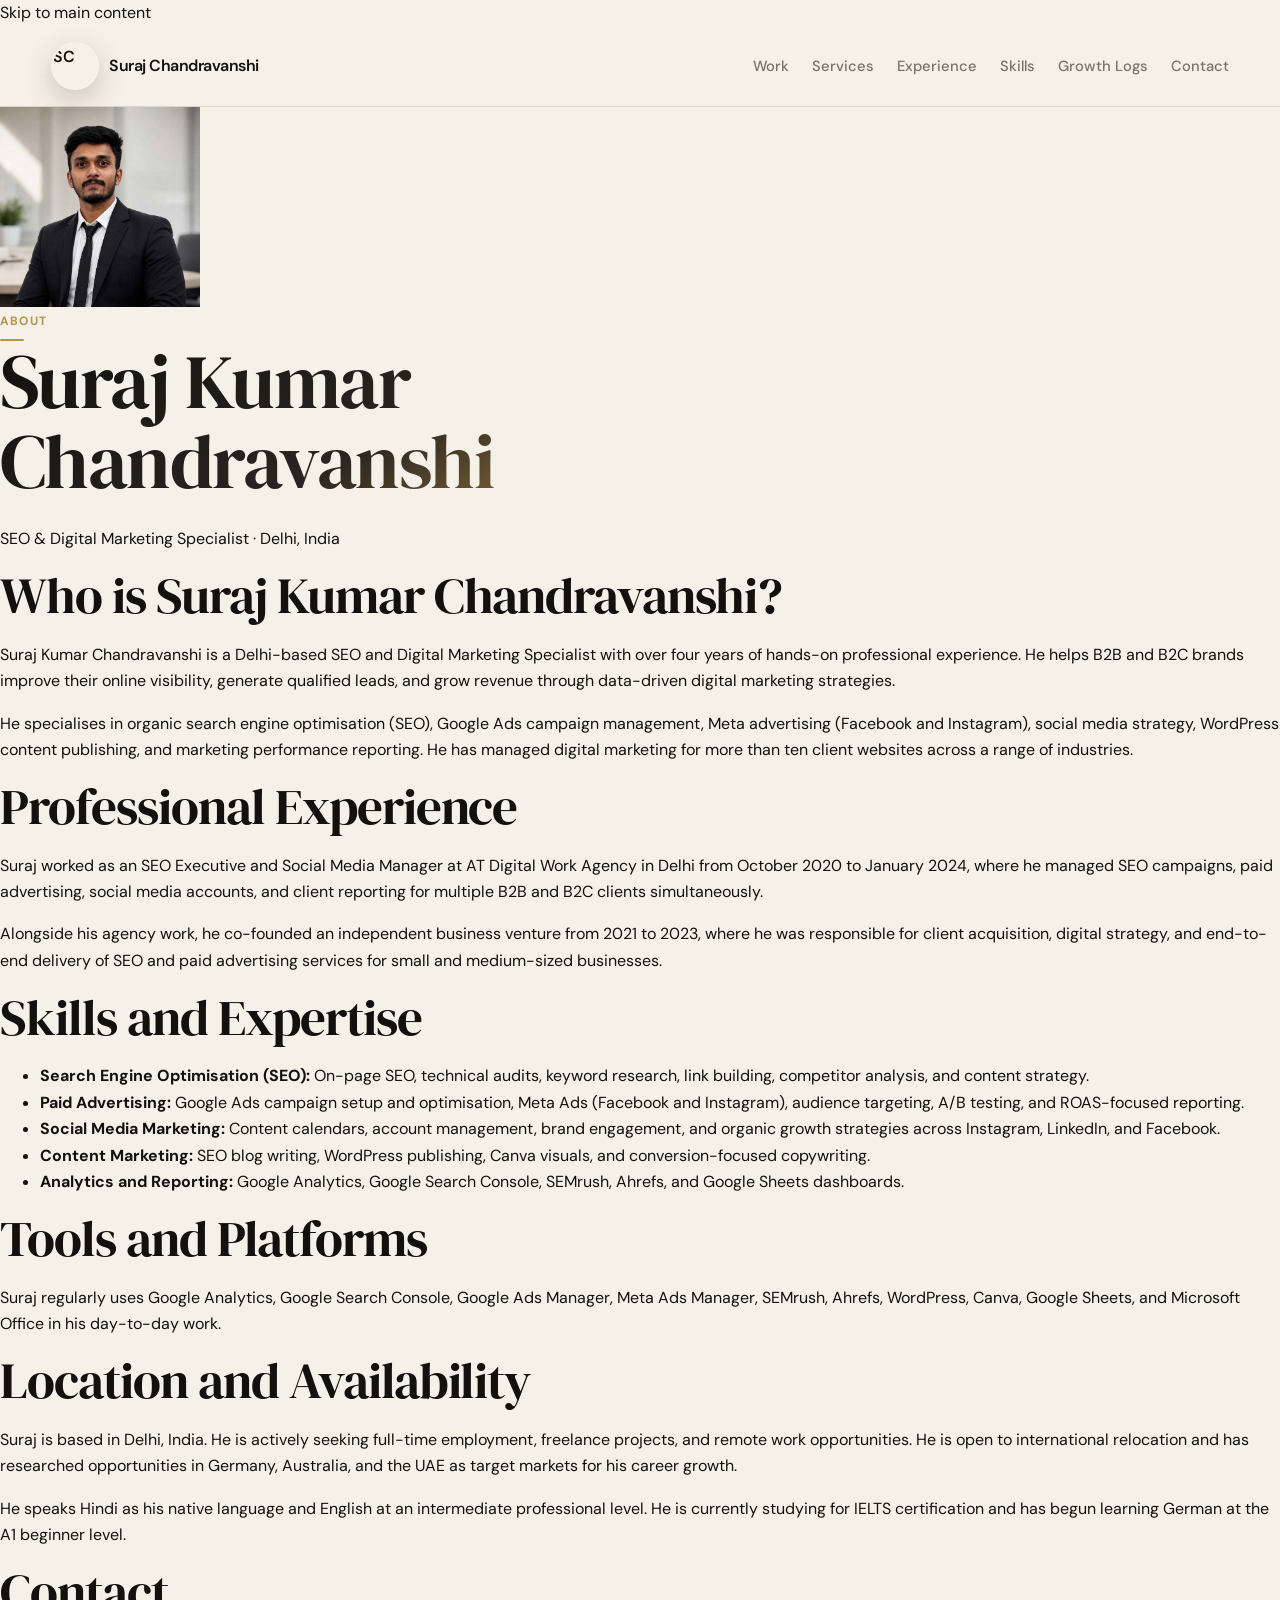
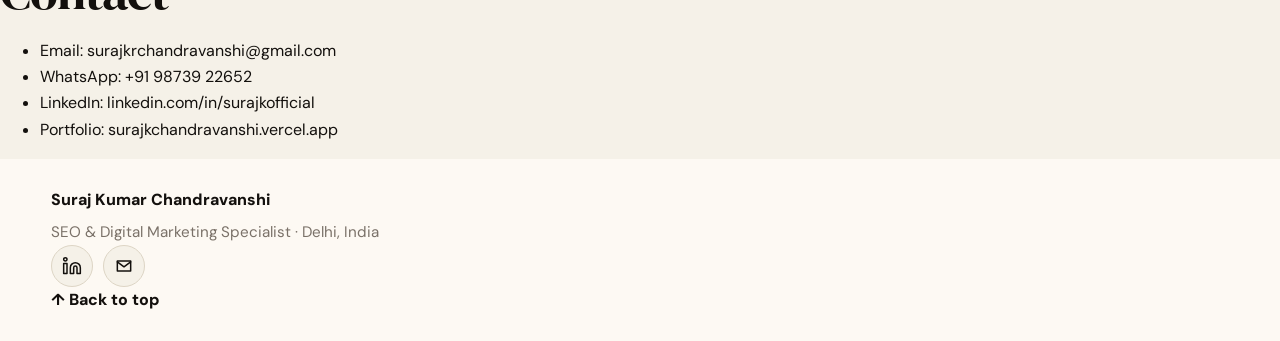
==== commit 246f9c57: "feat: DM Sans + DM Serif Display font system (Anthropic Söhne style), fix broken brand logo path, ad" ====
--- a/about.html
+++ b/about.html
@@ -15,7 +15,7 @@
     <meta property="og:image" content="https://surajkchandravanshi.vercel.app/assets/suraj-hero.jpg" />
     <link rel="preconnect" href="https://fonts.googleapis.com" />
     <link rel="preconnect" href="https://fonts.gstatic.com" crossorigin />
-    <link href="https://fonts.googleapis.com/css2?family=Merriweather:wght@700;900&family=Source+Sans+3:wght@400;500;600;700&family=Space+Grotesk:wght@500;600;700&display=swap" rel="stylesheet" />
+    <link href="https://fonts.googleapis.com/css2?family=DM+Sans:ital,opsz,wght@0,9..40,300;0,9..40,400;0,9..40,500;0,9..40,600;0,9..40,700;1,9..40,400&family=DM+Serif+Display:ital@0;1&display=swap" rel="stylesheet" />
     <link rel="icon" type="image/svg+xml" href="assets/favicon.svg" />
     <link rel="stylesheet" href="styles.css" />
 
--- a/styles.css
+++ b/styles.css
@@ -1,3 +1,8 @@
+/* ================================================================
+   GOOGLE FONTS IMPORT — Modern System Font Stack with Fallbacks
+   ================================================================ */
+@import url('https://fonts.googleapis.com/css2?family=Source+Sans+3:wght@400;500;600;700;800;900&family=Merriweather:wght@400;700;900&family=Space+Grotesk:wght@500;600;700&display=swap');
+
 :root {
   /* ── CINEMATIC EDITORIAL PALETTE ────────────────────────────── */
   --ink:        #13100d;   /* Warm rich black — not cold digital black */
@@ -58,7 +63,8 @@
   margin: 0;
   color: var(--ink);
   background: var(--paper);
-  font-family: "Source Sans 3", "Inter", sans-serif;
+  font-family: "DM Sans", -apple-system, BlinkMacSystemFont, "Segoe UI", sans-serif;
+  font-weight: 400;
   line-height: 1.65;
   -webkit-font-smoothing: antialiased;
   -moz-osx-font-smoothing: grayscale;
@@ -97,19 +103,24 @@
 
 .brand {
   gap: 10px;
-  font-family: "Source Sans 3", "Space Grotesk", sans-serif;
+  font-family: "DM Sans", sans-serif;
   font-weight: 700;
+  letter-spacing: -0.5px;
 }
 
 .brand-mark {
-  display: grid;
-  width: 42px;
-  height: 42px;
-  place-items: center;
+  width: 48px;
+  height: 48px;
   border-radius: 50%;
-  color: var(--white);
-  background: var(--ink);
-  font-size: 0.85rem;
+  overflow: hidden;
+  border: 2px solid rgba(255,255,255,0.1);
+  box-shadow: 0 10px 30px rgba(0,0,0,0.2);
+}
+
+.brand-mark img {
+  width: 100%;
+  height: 100%;
+  object-fit: cover;
 }
 
 .site-nav {
@@ -129,7 +140,7 @@
 }
 
 .site-nav a.nav-active {
-  color: var(--teal);
+  color: var(--bronze);
   position: relative;
 }
 
@@ -140,7 +151,7 @@
   left: 0;
   right: 0;
   height: 2px;
-  background: var(--teal);
+  background: var(--bronze);
   border-radius: 1px;
 }
 
@@ -228,18 +239,23 @@
 
 h1,
 h2 {
-  font-family: "Merriweather", Georgia, serif;
-  letter-spacing: -0.02em;
+  font-family: "DM Serif Display", Georgia, serif;
+  letter-spacing: -0.025em;
+  font-weight: 900;
 }
 
 h1 {
   max-width: 720px;
   margin-bottom: 24px;
   font-size: clamp(2.6rem, 5.8vw, 5rem);
-  font-family: "Merriweather", Georgia, serif;
+  font-family: "DM Serif Display", Georgia, serif;
   font-weight: 900;
   line-height: 1.05;
   letter-spacing: -0.025em;
+  background: linear-gradient(150deg, var(--ink) 0%, var(--ink-soft) 55%, var(--bronze) 100%);
+  -webkit-background-clip: text;
+  -webkit-text-fill-color: transparent;
+  background-clip: text;
 }
 
 h2 {
@@ -247,12 +263,13 @@
   font-size: clamp(1.8rem, 3.8vw, 3.2rem);
   font-weight: 900;
   line-height: 1.1;
+  letter-spacing: -0.02em;
 }
 
 h3 {
   margin-bottom: 10px;
   font-size: 1.1rem;
-  font-family: "Space Grotesk", "Source Sans 3", sans-serif;
+  font-family: "DM Sans", sans-serif;
   font-weight: 700;
   line-height: 1.35;
   letter-spacing: -0.01em;
@@ -337,7 +354,7 @@
 
 .hero-proof span {
   padding: 8px 14px;
-  border-left: 3px solid var(--teal);
+  border-left: 3px solid var(--bronze);
   background: rgba(255, 255, 255, 0.72);
   display: inline-flex;
   align-items: center;
@@ -346,7 +363,7 @@
 
 .proof-icon {
   font-style: normal;
-  color: var(--teal);
+  color: var(--bronze);
   font-size: 0.85rem;
   font-weight: 900;
 }
@@ -426,7 +443,7 @@
   display: grid;
   grid-template-columns: repeat(4, 1fr);
   border-bottom: 1px solid var(--line);
-  background: var(--white);
+  background: var(--sand);
 }
 
 .metrics article {
@@ -442,9 +459,11 @@
 .metrics strong {
   display: block;
   margin-bottom: 12px;
-  color: var(--teal);
+  color: var(--ink);
   font-size: clamp(1.45rem, 3vw, 2.45rem);
   line-height: 1;
+  font-family: "DM Serif Display", Georgia, serif;
+  font-weight: 900;
 }
 
 .metrics span,
@@ -467,6 +486,7 @@
   grid-template-columns: 220px minmax(0, 900px);
   gap: clamp(24px, 5vw, 72px);
   align-items: start;
+  background: var(--sand-soft);
 }
 
 .intro p {
@@ -477,6 +497,16 @@
 .section-heading {
   max-width: 780px;
   margin-bottom: clamp(28px, 5vw, 56px);
+}
+
+.section-kicker::after {
+  content: "";
+  display: block;
+  width: 24px;
+  height: 2px;
+  margin-top: 5px;
+  background: var(--bronze);
+  border-radius: 2px;
 }
 
 .process-section {
@@ -543,10 +573,10 @@
   width: 52px;
   height: 52px;
   border-radius: 50%;
-  color: var(--teal);
-  background: rgba(13,148,136,0.1);
-  border: 1.5px solid rgba(13,148,136,0.22);
-  font-family: "Space Grotesk", sans-serif;
+  color: var(--bronze);
+  background: rgba(184,145,74,0.08);
+  border: 1.5px solid rgba(184,145,74,0.2);
+  font-family: "DM Sans", sans-serif;
   font-size: 1.1rem;
   font-weight: 800;
 }
@@ -555,11 +585,18 @@
   min-height: 430px;
   padding: 28px;
   border-top-width: 3px;
+  transition: transform 250ms cubic-bezier(0.22,1,0.36,1),
+              box-shadow 250ms cubic-bezier(0.22,1,0.36,1),
+              border-color 250ms ease;
 }
 
 .work-card--seo  { border-top-color: var(--teal); }
 .work-card--paid { border-top-color: var(--coral); }
-.work-card--social { border-top-color: var(--green); }
+.work-card--social { border-top-color: var(--bronze); }
+
+.work-card:hover {
+  box-shadow: 0 24px 60px rgba(11,13,20,0.13), 0 0 0 1px rgba(13,148,136,0.2);
+}
 
 /* Work stat callout */
 .work-stat {
@@ -568,8 +605,8 @@
   gap: 12px;
   margin: 14px 0 16px;
   padding: 12px 14px;
-  background: rgba(13,148,136,0.06);
-  border-left: 3px solid var(--teal);
+  background: rgba(184,145,74,0.06);
+  border-left: 3px solid var(--bronze);
   border-radius: 0 var(--radius) var(--radius) 0;
 }
 
@@ -586,8 +623,8 @@
   line-height: 1.4;
 }
 
-.work-card--paid .work-stat { border-left-color: var(--coral); background: rgba(244,63,94,0.06); }
-.work-card--social .work-stat { border-left-color: var(--green); background: rgba(16,185,129,0.06); }
+.work-card--paid .work-stat { border-left-color: var(--coral); background: rgba(212,80,58,0.05); }
+.work-card--social .work-stat { border-left-color: var(--green); background: rgba(58,122,90,0.05); }
 
 .tag {
   display: inline-flex;
@@ -629,6 +666,12 @@
   min-height: 240px;
   padding: 24px;
   background: rgba(255, 255, 255, 0.78);
+  transition: transform 200ms ease, box-shadow 200ms ease;
+}
+
+.service-item:hover {
+  transform: translateY(-3px);
+  box-shadow: 0 14px 40px rgba(11,13,20,0.09);
 }
 
 .split {
@@ -650,12 +693,12 @@
 
 .timeline-item {
   padding: 28px;
-  border-left: 4px solid var(--teal);
+  border-left: 4px solid var(--bronze);
 }
 
 .timeline-item span,
 .education article span {
-  color: var(--coral);
+  color: var(--bronze);
   font-weight: 800;
 }
 
@@ -671,7 +714,11 @@
 }
 
 .skills-section .section-kicker {
-  color: #8bd7ca;
+  color: var(--white);
+}
+
+.skills-section .section-kicker::after {
+  background: rgba(255,255,255,0.4);
 }
 
 .skills-section h2 {
@@ -757,6 +804,25 @@
   background-size: 32px 32px, 100% 100%;
 }
 
+.contact-section .section-kicker {
+  color: rgba(255,255,255,0.5);
+}
+
+.contact-section .section-kicker::after {
+  background: rgba(184,145,74,0.5);
+}
+
+.contact-section h2 {
+  background: linear-gradient(135deg, #fff, rgba(255,255,255,0.85));
+  -webkit-background-clip: text;
+  -webkit-text-fill-color: transparent;
+  background-clip: text;
+}
+
+.contact-section p {
+  color: rgba(255,255,255,0.65);
+}
+
 /* Studying badge */
 .studying-badge {
   display: inline-flex;
@@ -764,8 +830,8 @@
   gap: 6px;
   padding: 5px 12px;
   border-radius: 999px;
-  background: rgba(15, 118, 110, 0.1);
-  color: var(--teal);
+  background: rgba(184,145,74,0.1);
+  color: var(--bronze);
   font-size: 0.82rem;
   font-weight: 800;
   text-transform: uppercase;
@@ -778,18 +844,13 @@
   width: 7px;
   height: 7px;
   border-radius: 50%;
-  background: var(--teal);
+  background: var(--bronze);
   animation: pulse-dot 1.8s ease-in-out infinite;
 }
 
 @keyframes pulse-dot {
   0%, 100% { opacity: 1; transform: scale(1); }
   50% { opacity: 0.5; transform: scale(0.8); }
-}
-
-.contact-section .section-kicker,
-.contact-section p {
-  color: #d7f3ee;
 }
 
 .contact-actions {
@@ -867,8 +928,8 @@
 
 .footer-socials a:hover,
 .footer-socials a:focus-visible {
-  border-color: rgba(13,148,136,0.4);
-  background: var(--mist);
+  border-color: rgba(184,145,74,0.4);
+  background: var(--sand);
   transform: translateY(-2px);
 }
 
@@ -932,14 +993,11 @@
 }
 
 .reveal {
-  opacity: 1;
-  transform: translateY(0);
-  transition: opacity 600ms ease, transform 600ms ease;
-}
-
-.animations-ready .reveal {
   opacity: 0;
-  transform: translateY(18px);
+  transform: translateY(32px);
+  transition:
+    opacity 0.8s cubic-bezier(0.16, 1, 0.3, 1),
+    transform 0.8s cubic-bezier(0.16, 1, 0.3, 1);
 }
 
 .reveal.is-visible {
@@ -947,6 +1005,406 @@
   transform: translateY(0);
 }
 
+/* ================================================================
+   ANIMATED SKILL BARS
+   ================================================================ */
+.skill-bars {
+  display: flex;
+  flex-direction: column;
+  gap: 14px;
+  margin-top: 8px;
+}
+
+.skill-bar-item {
+  display: flex;
+  flex-direction: column;
+  gap: 5px;
+}
+
+.skill-bar-label {
+  display: flex;
+  justify-content: space-between;
+  font-size: 0.84rem;
+  font-weight: 500;
+  color: rgba(255, 255, 255, 0.75);
+}
+
+.skill-pct {
+  color: var(--teal);
+  font-weight: 700;
+  font-size: 0.78rem;
+}
+
+.skill-bar-track {
+  width: 100%;
+  height: 6px;
+  background: rgba(15, 118, 110, 0.12);
+  border-radius: 99px;
+  overflow: hidden;
+}
+
+.skill-bar-fill {
+  height: 100%;
+  width: 0%;
+  background: linear-gradient(90deg, var(--teal), var(--teal-mid));
+  border-radius: 99px;
+  transition: width 1.1s cubic-bezier(0.22, 1, 0.36, 1);
+}
+
+.skill-bar-fill.animated {
+  /* width is set via JS */
+}
+
+/* ================================================================
+   TOOLS GRID
+   ================================================================ */
+.tools-section {
+  background: var(--sand);
+  border-radius: 20px;
+  margin: 0 clamp(12px, 3vw, 40px);
+  padding: clamp(40px, 6vw, 80px) clamp(24px, 5vw, 64px);
+}
+
+.tools-grid {
+  display: grid;
+  grid-template-columns: repeat(auto-fill, minmax(120px, 1fr));
+  gap: 16px;
+  margin-top: 36px;
+}
+
+.tool-card {
+  display: flex;
+  flex-direction: column;
+  align-items: center;
+  gap: 10px;
+  padding: 20px 12px;
+  background: var(--white);
+  border-radius: 12px;
+  border: 1px solid var(--line);
+  text-align: center;
+  font-size: 0.78rem;
+  font-weight: 500;
+  color: var(--ink);
+  transition: transform 0.18s ease, box-shadow 0.18s ease;
+}
+
+.tool-card:hover {
+  border-color: rgba(184,145,74,0.3);
+  box-shadow: 0 12px 30px rgba(184,145,74,0.08);
+  transform: translateY(-4px);
+}
+
+.tool-icon {
+  width: 48px;
+  height: 48px;
+  border-radius: 12px;
+  display: flex;
+  align-items: center;
+  justify-content: center;
+  background: var(--white);
+  border: 1px solid var(--line);
+  padding: 8px;
+}
+
+.tool-icon img {
+  width: 28px;
+  height: 28px;
+  object-fit: contain;
+  display: block;
+}
+
+/* fallback if icon fails to load */
+.tool-icon img[src=""] {
+  display: none;
+}
+
+.tool-icon svg { width: 22px; height: 22px; }
+
+.tool-icon--green  { background: rgba(77, 124, 72, 0.12);  color: var(--green); }
+.tool-icon--blue   { background: rgba(49, 90, 140, 0.12);  color: var(--blue); }
+.tool-icon--teal   { background: rgba(15, 118, 110, 0.12); color: var(--teal); }
+.tool-icon--coral  { background: rgba(217, 93, 72, 0.12);  color: var(--coral); }
+.tool-icon--purple { background: rgba(109, 40, 217, 0.12); color: #6d28d9; }
+.tool-icon--pink   { background: rgba(219, 39, 119, 0.12); color: #db2777; }
+
+/* ================================================================
+   TESTIMONIALS SECTION
+   ================================================================ */
+.testimonials-section {
+  padding: clamp(48px, 7vw, 96px) clamp(18px, 4vw, 58px);
+}
+
+.testimonials-grid {
+  display: grid;
+  grid-template-columns: repeat(auto-fit, minmax(280px, 1fr));
+  gap: 24px;
+  margin-top: 40px;
+}
+
+.testimonial-card {
+  background: var(--white);
+  border: 1px solid var(--line);
+  border-radius: 14px;
+  padding: 28px;
+  display: flex;
+  flex-direction: column;
+  gap: 14px;
+  transition: transform 0.18s ease, box-shadow 0.18s ease;
+  position: relative;
+}
+
+.testimonial-card::before {
+  content: "\201C";
+  position: absolute;
+  top: 16px;
+  right: 24px;
+  font-size: 4rem;
+  font-family: Georgia, serif;
+  color: var(--bronze);
+  opacity: 0.2;
+  line-height: 1;
+}
+
+.testimonial-card:hover {
+  border-color: rgba(184,145,74,0.25);
+  box-shadow: 0 18px 48px rgba(11,13,20,0.10);
+  transform: translateY(-4px);
+}
+
+.testimonial-stars {
+  color: #f5a623;
+  font-size: 0.9rem;
+  letter-spacing: 2px;
+}
+
+.testimonial-text {
+  font-size: 0.92rem;
+  line-height: 1.65;
+  color: var(--muted);
+  margin: 0;
+  font-style: italic;
+}
+
+.testimonial-author {
+  display: flex;
+  align-items: center;
+  gap: 12px;
+  margin-top: 4px;
+  border-top: 1px solid var(--line);
+  padding-top: 14px;
+}
+
+.testimonial-avatar {
+  width: 40px;
+  height: 40px;
+  border-radius: 50%;
+  background: linear-gradient(135deg, var(--teal), #22d3c8);
+  color: var(--white);
+  font-size: 0.78rem;
+  font-weight: 800;
+  display: flex;
+  align-items: center;
+  justify-content: center;
+  flex-shrink: 0;
+}
+
+.testimonial-author strong {
+  display: block;
+  font-size: 0.88rem;
+  font-weight: 700;
+  color: var(--ink);
+}
+
+.testimonial-author span {
+  display: block;
+  font-size: 0.78rem;
+  color: var(--muted);
+}
+
+/* ── CV DOWNLOAD BUTTON UPGRADE ────────────────────────────── */
+.cv-button {
+  display: inline-flex;
+  align-items: center;
+  gap: 7px;
+}
+
+.cv-button svg {
+  width: 16px;
+  height: 16px;
+  flex-shrink: 0;
+}
+
+/* ── LINKEDIN CTA SECTION ──────────────────────────────────── */
+.linkedin-cta-section {
+  background: var(--white);
+  border: 1px solid var(--line);
+  border-radius: 16px;
+  margin: 0 clamp(18px, 4vw, 58px);
+}
+
+.linkedin-cta-inner {
+  max-width: 560px;
+  padding: clamp(40px, 6vw, 64px) clamp(28px, 5vw, 56px);
+}
+
+.linkedin-cta-inner h2 {
+  font-size: clamp(1.5rem, 3vw, 2rem);
+  margin: 8px 0 14px;
+}
+
+.linkedin-cta-inner p {
+  color: var(--muted);
+  font-size: 0.98rem;
+  line-height: 1.65;
+  margin-bottom: 24px;
+}
+
+/* ── ABOUT LINKEDIN LINK ────────────────────────────────── */
+.linkedin-rec-link {
+  display: inline-flex;
+  align-items: center;
+  gap: 6px;
+  margin-top: 14px;
+  font-size: 0.9rem;
+  font-weight: 700;
+  color: var(--bronze);
+  text-decoration: none;
+  transition: gap 180ms ease;
+}
+
+.linkedin-rec-link:hover {
+  gap: 10px;
+}
+
+.testimonials-footer {
+  margin-top: 32px;
+  text-align: center;
+}
+
+.testimonials-footer .linkedin-rec-link {
+  display: inline-flex;
+  align-items: center;
+  gap: 6px;
+  font-size: 0.9rem;
+  font-weight: 700;
+  color: var(--bronze);
+  text-decoration: none;
+  padding: 10px 20px;
+  border: 1.5px solid rgba(184,145,74,0.25);
+  border-radius: 999px;
+  transition: background 180ms ease, gap 180ms ease;
+}
+
+.testimonials-footer .linkedin-rec-link:hover {
+  background: rgba(184,145,74,0.06);
+  gap: 10px;
+}
+
+/* ================================================================
+   EDITORIAL PULL QUOTES — Testimonials
+   ================================================================ */
+.testimonials-editorial {
+  padding: clamp(64px, 8vw, 100px) clamp(18px, 4vw, 58px);
+  background: var(--dark-surface);
+  color: var(--white);
+}
+
+.testimonials-editorial .section-heading {
+  margin-bottom: clamp(48px, 6vw, 72px);
+}
+
+.testimonials-editorial .section-kicker {
+  color: var(--bronze-mid);
+}
+
+.testimonials-editorial .section-kicker::after {
+  background: var(--bronze);
+}
+
+.testimonials-editorial h2 {
+  background: linear-gradient(135deg, var(--white), rgba(255,255,255,0.8));
+  -webkit-background-clip: text;
+  -webkit-text-fill-color: transparent;
+  background-clip: text;
+}
+
+.quotes-stack {
+  display: flex;
+  flex-direction: column;
+  gap: 0;
+  max-width: 860px;
+  margin: 0 auto;
+}
+
+.pull-quote {
+  position: relative;
+  padding: clamp(36px, 5vw, 56px) 0;
+  border-top: 1px solid rgba(255,255,255,0.08);
+  margin: 0;
+}
+
+.pull-quote:last-of-type {
+  border-bottom: 1px solid rgba(255,255,255,0.08);
+}
+
+.pull-quote--right {
+  padding-left: clamp(32px, 6vw, 80px);
+  border-top: 1px solid rgba(255,255,255,0.08);
+}
+
+.pull-quote__mark {
+  font-family: "DM Serif Display", Georgia, serif;
+  font-size: clamp(5rem, 10vw, 8rem);
+  font-weight: 900;
+  color: var(--bronze);
+  opacity: 0.25;
+  line-height: 0.7;
+  margin-bottom: 16px;
+  user-select: none;
+}
+
+.pull-quote__text {
+  font-family: "DM Serif Display", Georgia, serif;
+  font-size: clamp(1.1rem, 2.2vw, 1.45rem);
+  font-weight: 400;
+  font-style: italic;
+  line-height: 1.7;
+  color: rgba(255,255,255,0.88);
+  margin: 0 0 28px;
+  max-width: 700px;
+}
+
+.pull-quote__credit {
+  display: flex;
+  align-items: center;
+  gap: 14px;
+}
+
+.pull-quote__dash {
+  font-size: 1.2rem;
+  color: var(--bronze);
+  font-weight: 700;
+}
+
+.pull-quote__credit strong {
+  display: block;
+  font-size: 0.9rem;
+  font-weight: 700;
+  color: var(--white);
+  font-style: normal;
+  font-family: "DM Sans", sans-serif;
+}
+
+.pull-quote__credit span {
+  font-size: 0.78rem;
+  color: rgba(255,255,255,0.45);
+  font-family: "DM Sans", -apple-system, BlinkMacSystemFont, "Segoe UI", sans-serif;
+  font-style: normal;
+}
+
+/* ================================================================
+   RESPONSIVE DESIGN
+   ================================================================ */
 @media (max-width: 1080px) {
   .process-grid,
   .service-list {
@@ -1070,7 +1528,7 @@
 
   .mobile-hero-photo span {
     padding: 12px 14px;
-    border-left: 3px solid var(--teal);
+    border-left: 3px solid var(--bronze);
     color: var(--muted);
     background: rgba(255, 255, 255, 0.78);
     font-weight: 700;
@@ -1099,6 +1557,10 @@
     align-items: start;
     padding-bottom: 28px;
   }
+
+  .pull-quote--right {
+    padding-left: 0;
+  }
 }
 
 @media (max-width: 520px) {
@@ -1144,958 +1606,70 @@
   .hero-proof span {
     flex: 1 1 145px;
   }
-
-}
-
-/* Skills section kicker override — white for dark background */
-.skills-section .section-kicker {
-  color: var(--white);
-}
-
-/* ============================================================
-   CV DOWNLOAD BUTTON UPGRADE
-   ============================================================ */
-.cv-button {
-  display: inline-flex;
-  align-items: center;
-  gap: 7px;
-}
-
-.cv-button svg {
-  width: 16px;
-  height: 16px;
-  flex-shrink: 0;
-}
-
-/* ============================================================
-   ANIMATED SKILL BARS
-   ============================================================ */
-.skill-bars {
-  display: flex;
-  flex-direction: column;
-  gap: 14px;
-  margin-top: 8px;
-}
-
-.skill-bar-item {
-  display: flex;
-  flex-direction: column;
-  gap: 5px;
-}
-
-.skill-bar-label {
-  display: flex;
-  justify-content: space-between;
-  font-size: 0.84rem;
-  font-weight: 500;
-  color: rgba(255, 255, 255, 0.75);
-}
-
-.skill-pct {
-  color: var(--teal);
+}
+
+/* ================================================================
+   DM SANS SYSTEM — Anthropic/Söhne-style typography
+   ================================================================ */
+
+/* font-display swap for DM fonts */
+@font-face { font-family: "DM Sans"; font-display: swap; }
+@font-face { font-family: "DM Serif Display"; font-display: swap; }
+
+/* DM Sans uses optical sizing — enable it */
+body {
+  font-optical-sizing: auto;
+  font-variation-settings: "opsz" 14;
+}
+
+/* DM Serif Display headings — editorial weight */
+h1, h2 {
+  font-family: "DM Serif Display", Georgia, serif;
+  font-weight: 400; /* DM Serif Display only has weight 400 - it's inherently bold-looking */
+  letter-spacing: -0.02em;
+}
+
+h1 {
+  font-size: clamp(2.8rem, 6vw, 5.2rem);
+  line-height: 1.05;
+}
+
+h2 {
+  font-size: clamp(1.9rem, 4vw, 3.4rem);
+  line-height: 1.08;
+}
+
+h3 {
+  font-family: "DM Sans", sans-serif;
+  font-weight: 600;
+  font-size: 1.08rem;
+  letter-spacing: -0.01em;
+  line-height: 1.35;
+}
+
+/* Nav — DM Sans medium weight (matches Anthropic's nav) */
+.site-nav { font-family: "DM Sans", sans-serif; font-weight: 500; }
+.brand span { font-family: "DM Sans", sans-serif; font-weight: 600; }
+
+/* Buttons — DM Sans semibold */
+.button { font-family: "DM Sans", sans-serif; font-weight: 600; }
+
+/* Section kickers — DM Sans bold */
+.section-kicker, .eyebrow, .tag {
+  font-family: "DM Sans", sans-serif;
   font-weight: 700;
-  font-size: 0.78rem;
-}
-
-.skill-bar-track {
-  width: 100%;
-  height: 6px;
-  background: rgba(15, 118, 110, 0.12);
-  border-radius: 99px;
-  overflow: hidden;
-}
-
-.skill-bar-fill {
-  height: 100%;
-  width: 0%;
-  background: linear-gradient(90deg, var(--teal), #22d3c8);
-  border-radius: 99px;
-  transition: width 1.1s cubic-bezier(0.22, 1, 0.36, 1);
-}
-
-.skill-bar-fill.animated {
-  /* width is set via JS */
-}
-
-/* ============================================================
-   TOOLS GRID
-   ============================================================ */
-.tools-section {
-  background: var(--sand-soft);
-  border-radius: 16px;
-  margin: 0 clamp(12px, 3vw, 40px);
-  padding: clamp(40px, 6vw, 80px) clamp(24px, 5vw, 64px);
-}
-
-.tools-grid {
-  display: grid;
-  grid-template-columns: repeat(auto-fill, minmax(120px, 1fr));
-  gap: 16px;
-  margin-top: 36px;
-}
-
-.tool-card {
-  display: flex;
-  flex-direction: column;
-  align-items: center;
-  gap: 10px;
-  padding: 20px 12px;
-  background: var(--white);
-  border-radius: 12px;
-  border: 1px solid var(--line);
-  text-align: center;
-  font-size: 0.78rem;
-  font-weight: 500;
-  color: var(--ink);
-  transition: transform 0.18s ease, box-shadow 0.18s ease;
-}
-
-.tool-card:hover {
-  transform: translateY(-4px);
-  box-shadow: 0 10px 30px rgba(23, 25, 31, 0.1);
-}
-
-.tool-icon {
-  width: 48px;
-  height: 48px;
-  border-radius: 12px;
-  display: flex;
-  align-items: center;
-  justify-content: center;
-  background: var(--white);
-  border: 1px solid var(--line);
-  padding: 8px;
-}
-
-.tool-icon img {
-  width: 28px;
-  height: 28px;
-  object-fit: contain;
-  display: block;
-}
-
-/* fallback if icon fails to load */
-.tool-icon img[src=""] {
-  display: none;
-}
-
-.tool-icon svg { width: 22px; height: 22px; }
-
-.tool-icon--green  { background: rgba(77, 124, 72, 0.12);  color: var(--green); }
-.tool-icon--blue   { background: rgba(49, 90, 140, 0.12);  color: var(--blue); }
-.tool-icon--teal   { background: rgba(15, 118, 110, 0.12); color: var(--teal); }
-.tool-icon--coral  { background: rgba(217, 93, 72, 0.12);  color: var(--coral); }
-.tool-icon--purple { background: rgba(109, 40, 217, 0.12); color: #6d28d9; }
-.tool-icon--pink   { background: rgba(219, 39, 119, 0.12); color: #db2777; }
-
-/* ============================================================
-   TESTIMONIALS SECTION
-   ============================================================ */
-.testimonials-section {
-  padding: clamp(48px, 7vw, 96px) clamp(18px, 4vw, 58px);
-}
-
-.testimonials-grid {
-  display: grid;
-  grid-template-columns: repeat(auto-fit, minmax(280px, 1fr));
-  gap: 24px;
-  margin-top: 40px;
-}
-
-.testimonial-card {
-  background: var(--white);
-  border: 1px solid var(--line);
-  border-radius: 14px;
-  padding: 28px;
-  display: flex;
-  flex-direction: column;
-  gap: 14px;
-  transition: transform 0.18s ease, box-shadow 0.18s ease;
-  position: relative;
-}
-
-.testimonial-card::before {
-  content: "\201C";
-  position: absolute;
-  top: 16px;
-  right: 24px;
-  font-size: 4rem;
-  font-family: Georgia, serif;
-  color: var(--teal);
-  opacity: 0.15;
-  line-height: 1;
-}
-
-.testimonial-card:hover {
-  transform: translateY(-4px);
-  box-shadow: 0 16px 40px rgba(23, 25, 31, 0.09);
-}
-
-.testimonial-stars {
-  color: #f5a623;
-  font-size: 0.9rem;
-  letter-spacing: 2px;
-}
-
-.testimonial-text {
-  font-size: 0.92rem;
-  line-height: 1.65;
-  color: var(--muted);
-  margin: 0;
+}
+
+/* Pull quote text — DM Serif Display italic */
+.pull-quote__text {
+  font-family: "DM Serif Display", Georgia, serif;
   font-style: italic;
-}
-
-.testimonial-author {
-  display: flex;
-  align-items: center;
-  gap: 12px;
-  margin-top: 4px;
-  border-top: 1px solid var(--line);
-  padding-top: 14px;
-}
-
-.testimonial-avatar {
-  width: 40px;
-  height: 40px;
-  border-radius: 50%;
-  background: linear-gradient(135deg, var(--teal), #22d3c8);
-  color: var(--white);
-  font-size: 0.78rem;
-  font-weight: 800;
-  display: flex;
-  align-items: center;
-  justify-content: center;
-  flex-shrink: 0;
-}
-
-.testimonial-author strong {
-  display: block;
-  font-size: 0.88rem;
-  font-weight: 700;
-  color: var(--ink);
-}
-
-.testimonial-author span {
-  display: block;
-  font-size: 0.78rem;
-  color: var(--muted);
-}
-
-
-/* ── HERO SECONDARY LINE ────────────────────────────────────── */
-.hero-secondary {
-  font-size: 0.92rem;
-  color: var(--muted);
-  font-style: italic;
-  margin-top: -8px;
-  margin-bottom: 20px;
-}
-
-/* ── LINKEDIN CTA SECTION ───────────────────────────────────── */
-.linkedin-cta-section {
-  background: var(--white);
-  border: 1px solid var(--line);
-  border-radius: 16px;
-  margin: 0 clamp(18px, 4vw, 58px);
-}
-
-.linkedin-cta-inner {
-  max-width: 560px;
-  padding: clamp(40px, 6vw, 64px) clamp(28px, 5vw, 56px);
-}
-
-.linkedin-cta-inner h2 {
-  font-size: clamp(1.5rem, 3vw, 2rem);
-  margin: 8px 0 14px;
-}
-
-.linkedin-cta-inner p {
-  color: var(--muted);
-  font-size: 0.98rem;
-  line-height: 1.65;
-  margin-bottom: 24px;
-}
-
-/* ── ABOUT LINKEDIN LINK ────────────────────────────────────── */
-.linkedin-rec-link {
-  display: inline-flex;
-  align-items: center;
-  gap: 6px;
-  margin-top: 14px;
-  font-size: 0.9rem;
-  font-weight: 700;
-  color: var(--teal);
-  text-decoration: none;
-  transition: gap 180ms ease;
-}
-.linkedin-rec-link:hover { gap: 10px; }
-
-/* ================================================================
-   PREMIUM 2025 ADDITIONS
-   ================================================================ */
-
-/* Gradient text on h1 - Merriweather Black, warm editorial */
-h1 {
-  background: linear-gradient(150deg, var(--ink) 0%, var(--ink-soft) 55%, var(--bronze) 100%);
-  -webkit-background-clip: text;
-  -webkit-text-fill-color: transparent;
-  background-clip: text;
-}
-
-/* Hero floating particles */
-@keyframes particle-float {
-  0%   { transform: translateY(0) translateX(0) scale(1); opacity: 0.5; }
-  33%  { transform: translateY(-28px) translateX(12px) scale(1.1); opacity: 0.8; }
-  66%  { transform: translateY(-14px) translateX(-8px) scale(0.9); opacity: 0.6; }
-  100% { transform: translateY(0) translateX(0) scale(1); opacity: 0.5; }
-}
-
-.hero-particle {
-  position: absolute;
-  border-radius: 50%;
-  pointer-events: none;
-  animation: particle-float linear infinite;
-}
-
-/* Shimmer on brand mark */
-@keyframes brand-shimmer {
-  0%, 100% { box-shadow: 0 0 0 0 rgba(13,148,136,0); }
-  50% { box-shadow: 0 0 0 6px rgba(13,148,136,0.12); }
-}
-.brand-mark {
-  animation: brand-shimmer 3s ease-in-out infinite;
-}
-
-/* Section kicker — gradient underline */
-.section-kicker::after {
-  content: "";
-  display: block;
-  width: 28px;
-  height: 2px;
-  margin-top: 4px;
-  background: linear-gradient(90deg, var(--teal), var(--bronze));
-  border-radius: 2px;
-}
-
-/* Work card — premium hover glow */
-.work-card {
-  transition: transform 250ms cubic-bezier(0.22,1,0.36,1),
-              box-shadow 250ms cubic-bezier(0.22,1,0.36,1),
-              border-color 250ms ease;
-}
-.work-card:hover {
-  box-shadow: 0 24px 60px rgba(11,13,20,0.13), 0 0 0 1px rgba(13,148,136,0.2);
-}
-
-/* Service items — hover accent line */
-.service-item {
-  transition: transform 200ms ease, box-shadow 200ms ease;
-}
-.service-item:hover {
-  transform: translateY(-3px);
-  box-shadow: 0 14px 40px rgba(11,13,20,0.09);
-}
-
-/* Skill bar gradient */
-.skill-bar-fill {
-  background: linear-gradient(90deg, var(--teal), var(--teal-mid));
-}
-
-/* Studying badge new color */
-.studying-badge {
-  background: rgba(13,148,136,0.1);
-  color: var(--teal);
-}
-.studying-badge::before {
-  background: var(--teal);
-}
-
-/* Contact section kicker/p override */
-.contact-section .section-kicker {
-  color: rgba(255,255,255,0.55);
-}
-.contact-section .section-kicker::after {
-  background: linear-gradient(90deg, rgba(255,255,255,0.5), transparent);
-}
-.contact-section p { color: rgba(255,255,255,0.7); }
-.contact-section h2 {
-  background: linear-gradient(135deg, #ffffff, rgba(255,255,255,0.85));
-  -webkit-background-clip: text;
-  -webkit-text-fill-color: transparent;
-  background-clip: text;
-}
-
-/* Tool icon hover */
-.tool-card:hover {
-  border-color: rgba(13,148,136,0.3);
-  box-shadow: 0 12px 30px rgba(13,148,136,0.1);
-}
-
-/* Nav active state — new teal */
-.site-nav a.nav-active { color: var(--teal); }
-.site-nav a.nav-active::after { background: var(--teal); }
-
-/* Skills section kicker white on dark */
-.skills-section .section-kicker { color: var(--white); }
-
-/* Hero proof left border new teal */
-.hero-proof span { border-left-color: var(--teal); }
-.proof-icon { color: var(--teal); }
-
-/* Testimonial card polish */
-.testimonial-card::before { color: var(--teal); opacity: 0.2; }
-.testimonial-card:hover {
-  border-color: rgba(13,148,136,0.25);
-  box-shadow: 0 18px 48px rgba(11,13,20,0.10);
-}
-
-/* Timeline accent */
-.timeline-item::before { background: var(--teal); }
-
-/* Tools section bg */
-.tools-section { background: var(--sand-soft); border-radius: 20px; }
-
-/* LinkedIn CTA section */
-.linkedin-cta-section { border-color: var(--line); }
-.linkedin-rec-link { color: var(--teal); }
-
-/* Nav active bottom bar */
-.site-nav a.nav-active::after { background: var(--teal); }
-
-/* Pulsing availability dot */
-@keyframes availability-pulse {
-  0%, 100% { transform: scale(1); opacity: 1; }
-  50% { transform: scale(1.5); opacity: 0.5; }
-}
-
-
-/* ── TESTIMONIALS FOOTER LINK ───────────────────────────────── */
-.testimonials-footer {
-  margin-top: 32px;
-  text-align: center;
-}
-.testimonials-footer .linkedin-rec-link {
-  display: inline-flex;
-  align-items: center;
-  gap: 6px;
-  font-size: 0.9rem;
-  font-weight: 700;
-  color: var(--teal);
-  text-decoration: none;
-  padding: 10px 20px;
-  border: 1.5px solid rgba(13,148,136,0.25);
-  border-radius: 999px;
-  transition: background 180ms ease, gap 180ms ease;
-}
-.testimonials-footer .linkedin-rec-link:hover {
-  background: rgba(13,148,136,0.06);
-  gap: 10px;
-}
-
-/* ── HERO PHOTO OBJECT POSITION (suit photo) ────────────────── */
-.hero-visual img {
-  object-position: center top;
-}
-
-/* ── HERO SECTION ANIMATED BACKGROUND ──────────────────────── */
-.hero {
-  position: relative;
-  overflow: hidden;
-}
-.hero::before {
-  content: "";
-  position: absolute;
-  inset: 0;
-  background:
-    radial-gradient(ellipse 70% 60% at 70% 10%, rgba(13,148,136,0.07) 0%, transparent 55%),
-    radial-gradient(ellipse 50% 40% at 20% 80%, rgba(124,58,237,0.05) 0%, transparent 50%);
-  pointer-events: none;
-  z-index: 0;
-}
-.hero-copy, .hero-visual { position: relative; z-index: 1; }
-
-/* ── WORK CARD COLOR BORDERS ────────────────────────────────── */
-.work-card--seo  { border-top-color: var(--teal); }
-.work-card--paid { border-top-color: var(--coral); }
-.work-card--social { border-top-color: var(--green); }
-
-
-/* ================================================================
-   CINEMATIC EDITORIAL REBRAND — New Component Styles
-   ================================================================ */
-
-/* ── HERO META DOTS ─────────────────────────────────────────── */
-.hero-meta {
-  display: flex;
-  align-items: center;
-  gap: 8px;
-  flex-wrap: wrap;
-  margin-top: 20px;
-  font-size: 0.82rem;
-  font-weight: 600;
-  color: var(--muted);
-  letter-spacing: 0.03em;
-}
-.hero-meta-dot { color: var(--bronze); opacity: 0.6; }
-
-/* Hero availability card — updated warm */
-.availability {
-  position: absolute;
-  bottom: 24px;
-  left: -20px;
-  background: var(--dark-surface);
-  color: var(--white);
-  border-radius: 10px;
-  padding: 14px 18px;
-  border: 1px solid rgba(184,145,74,0.2);
-}
-.availability strong {
-  display: block;
-  font-size: 0.9rem;
-  font-weight: 700;
-  color: var(--bronze-mid);
-  margin-bottom: 3px;
-}
-.availability span {
-  font-size: 0.76rem;
-  color: rgba(255,255,255,0.55);
-  font-weight: 500;
-}
-
-/* ── METRICS — WARM EDITORIAL ───────────────────────────────── */
-.metrics {
-  display: grid;
-  grid-template-columns: repeat(4, 1fr);
-  border-bottom: 1px solid var(--line);
-  background: var(--sand);
-}
-
-.metrics article {
-  padding: clamp(24px, 3vw, 40px) clamp(16px, 2vw, 32px);
-  border-right: 1px solid var(--line);
-}
-.metrics article:last-child { border-right: none; }
-
+  font-weight: 400;
+}
+
+/* Metrics numbers — DM Serif Display */
 .metrics strong {
-  display: block;
-  margin-bottom: 8px;
-  color: var(--ink);
-  font-size: clamp(1.4rem, 3vw, 2.2rem);
-  line-height: 1;
-  font-family: "Merriweather", Georgia, serif;
-  font-weight: 900;
-}
-
-.metrics span {
-  font-size: 0.82rem;
-  color: var(--muted);
-  line-height: 1.45;
-  font-weight: 500;
-}
-
-/* ── NAV — WARM EDITORIAL ───────────────────────────────────── */
-.site-nav a.nav-active { color: var(--bronze); }
-.site-nav a.nav-active::after { background: var(--bronze); }
-.site-nav a:hover { color: var(--ink); }
-
-/* ── SECTION KICKER — BRONZE UNDERLINE ─────────────────────── */
-.section-kicker::after {
-  content: "";
-  display: block;
-  width: 24px;
-  height: 2px;
-  margin-top: 5px;
-  background: var(--bronze);
-  border-radius: 2px;
-}
-
-/* ── PROCESS CARD NUMBERS — BRONZE ─────────────────────────── */
-.process-card span {
-  color: var(--bronze) !important;
-  background: rgba(184,145,74,0.08) !important;
-  border-color: rgba(184,145,74,0.2) !important;
-}
-
-/* ── WORK CARD BORDERS — EDITORIAL COLORS ──────────────────── */
-.work-card--seo  { border-top-color: var(--teal); }
-.work-card--paid { border-top-color: var(--coral); }
-.work-card--social { border-top-color: var(--bronze); }
-.work-card:hover { box-shadow: 0 24px 60px rgba(19,16,13,0.12); }
-
-.work-stat {
-  background: rgba(184,145,74,0.06);
-  border-left-color: var(--bronze);
-}
-.work-card--paid .work-stat { border-left-color: var(--coral); background: rgba(212,80,58,0.05); }
-.work-card--social .work-stat { border-left-color: var(--green); background: rgba(58,122,90,0.05); }
-
-/* ── TOOL CARDS — WARM ──────────────────────────────────────── */
-.tool-card:hover {
-  border-color: rgba(184,145,74,0.3);
-  box-shadow: 0 12px 30px rgba(184,145,74,0.08);
-}
-
-/* ── SKILL BARS — TEAL (keep readable) ─────────────────────── */
-.skill-bar-fill {
-  background: linear-gradient(90deg, var(--teal), var(--teal-mid));
-}
-.skill-pct { color: var(--teal); }
-.skills-section .section-kicker { color: var(--white); }
-.skills-section .section-kicker::after { background: rgba(255,255,255,0.4); }
-
-/* ── TOOLS SECTION BACKGROUND ───────────────────────────────── */
-.tools-section { background: var(--sand); border-radius: 20px; }
-
-/* ── STUDYING BADGE ─────────────────────────────────────────── */
-.studying-badge { background: rgba(184,145,74,0.1); color: var(--bronze); }
-.studying-badge::before { background: var(--bronze); }
-
-/* ── FOOTER SOCIALS ─────────────────────────────────────────── */
-.footer-socials a:hover {
-  border-color: rgba(184,145,74,0.4);
-  background: var(--sand);
-  transform: translateY(-2px);
-}
-
-/* ── BRAND MARK ─────────────────────────────────────────────── */
-.brand-mark {
-  background: var(--ink);
-  animation: none;
-}
-
-/* ── LINKEDIN REC LINK ──────────────────────────────────────── */
-.linkedin-rec-link { color: var(--bronze); }
-.linkedin-rec-link:hover { gap: 10px; }
-.testimonials-footer .linkedin-rec-link {
-  border-color: rgba(184,145,74,0.25);
-}
-.testimonials-footer .linkedin-rec-link:hover {
-  background: rgba(184,145,74,0.06);
-  gap: 10px;
-}
-
-/* ── CONTACT SECTION OVERRIDES ──────────────────────────────── */
-.contact-section .section-kicker { color: rgba(255,255,255,0.5); }
-.contact-section .section-kicker::after { background: rgba(184,145,74,0.5); }
-.contact-section h2 {
-  background: linear-gradient(135deg, #fff, rgba(255,255,255,0.85));
-  -webkit-background-clip: text;
-  -webkit-text-fill-color: transparent;
-  background-clip: text;
-}
-.contact-section p { color: rgba(255,255,255,0.65); }
-
-/* ── HERO PROOF — REMOVE (using meta instead) ───────────────── */
-.hero-proof { display: none; }
-.hero-secondary { display: none; }
-
-/* ── HERO BACKGROUND OVERLAY ────────────────────────────────── */
-.hero::before {
-  content: "";
-  position: absolute;
-  inset: 0;
-  background:
-    radial-gradient(ellipse 70% 60% at 70% 10%, rgba(184,145,74,0.07) 0%, transparent 55%),
-    radial-gradient(ellipse 50% 40% at 20% 80%, rgba(13,122,112,0.05) 0%, transparent 50%);
-  pointer-events: none;
-  z-index: 0;
-}
-.hero-copy, .hero-visual { position: relative; z-index: 1; }
-
-/* ================================================================
-   EDITORIAL PULL QUOTES — Testimonials
-   ================================================================ */
-.testimonials-editorial {
-  padding: clamp(64px, 8vw, 100px) clamp(18px, 4vw, 58px);
-  background: var(--dark-surface);
-  color: var(--white);
-}
-
-.testimonials-editorial .section-heading { margin-bottom: clamp(48px, 6vw, 72px); }
-
-.testimonials-editorial .section-kicker {
-  color: var(--bronze-mid);
-}
-.testimonials-editorial .section-kicker::after {
-  background: var(--bronze);
-}
-.testimonials-editorial h2 {
-  background: linear-gradient(135deg, var(--white), rgba(255,255,255,0.8));
-  -webkit-background-clip: text;
-  -webkit-text-fill-color: transparent;
-  background-clip: text;
-}
-
-.quotes-stack {
-  display: flex;
-  flex-direction: column;
-  gap: 0;
-  max-width: 860px;
-  margin: 0 auto;
-}
-
-.pull-quote {
-  position: relative;
-  padding: clamp(36px, 5vw, 56px) 0;
-  border-top: 1px solid rgba(255,255,255,0.08);
-  margin: 0;
-}
-.pull-quote:last-of-type { border-bottom: 1px solid rgba(255,255,255,0.08); }
-
-.pull-quote--right {
-  padding-left: clamp(32px, 6vw, 80px);
-  border-top: 1px solid rgba(255,255,255,0.08);
-}
-
-.pull-quote__mark {
-  font-family: "Merriweather", Georgia, serif;
-  font-size: clamp(5rem, 10vw, 8rem);
-  font-weight: 900;
-  color: var(--bronze);
-  opacity: 0.25;
-  line-height: 0.7;
-  margin-bottom: 16px;
-  user-select: none;
-}
-
-.pull-quote__text {
-  font-family: "Merriweather", Georgia, serif;
-  font-size: clamp(1.1rem, 2.2vw, 1.45rem);
+  font-family: "DM Serif Display", Georgia, serif;
   font-weight: 400;
-  font-style: italic;
-  line-height: 1.7;
-  color: rgba(255,255,255,0.88);
-  margin: 0 0 28px;
-  max-width: 700px;
-}
-
-.pull-quote__credit {
-  display: flex;
-  align-items: center;
-  gap: 14px;
-}
-
-.pull-quote__dash {
-  font-size: 1.2rem;
-  color: var(--bronze);
-  font-weight: 700;
-}
-
-.pull-quote__credit strong {
-  display: block;
-  font-size: 0.9rem;
-  font-weight: 700;
-  color: var(--white);
-  font-style: normal;
-  font-family: "Space Grotesk", sans-serif;
-}
-
-.pull-quote__credit span {
-  font-size: 0.78rem;
-  color: rgba(255,255,255,0.45);
-  font-family: "Source Sans 3", sans-serif;
-  font-style: normal;
-}
-
-.testimonials-footer {
-  text-align: center;
-  margin-top: 48px;
-  padding-top: 40px;
-  border-top: 1px solid rgba(255,255,255,0.06);
-}
-
-/* ── ABOUT SECTION — WARM EDITORIAL ─────────────────────────── */
-.intro { background: var(--sand-soft); }
-.intro h2 { font-size: clamp(1.8rem, 3.5vw, 2.8rem); }
-
-/* ── TIMELINE ACCENT ────────────────────────────────────────── */
-.timeline-item::before { background: var(--bronze); }
-.timeline-item span { color: var(--bronze); }
-
-/* ================================================================
-   REVEAL ANIMATIONS — Smoother, Cinematic
-   ================================================================ */
-.reveal {
-  opacity: 0;
-  transform: translateY(32px);
-  transition:
-    opacity 0.8s cubic-bezier(0.16, 1, 0.3, 1),
-    transform 0.8s cubic-bezier(0.16, 1, 0.3, 1);
-}
-.reveal.is-visible {
-  opacity: 1;
-  transform: translateY(0);
-}
-
-@media (max-width: 640px) {
-  .pull-quote--right { padding-left: 0; }
-  .metrics { grid-template-columns: repeat(2, 1fr); }
-  .metrics article { border-bottom: 1px solid var(--line); }
-  .testimonials-editorial { padding: 48px 20px; }
-}
-
-
-/* ================================================================
-   PEOPLE-FIRST + AI PLATFORM OPTIMIZATIONS
-   World-class web standards — May 2026
-   ================================================================ */
-
-/* ── SKIP LINK — Accessibility + Google quality signal ────────── */
-.skip-link {
-  position: absolute;
-  top: -100%;
-  left: 16px;
-  z-index: 9999;
-  padding: 10px 18px;
-  background: var(--ink);
-  color: var(--white);
-  font-size: 0.9rem;
-  font-weight: 700;
-  border-radius: 0 0 8px 8px;
-  text-decoration: none;
-  transition: top 0.2s ease;
-}
-.skip-link:focus { top: 0; outline: 2px solid var(--bronze); outline-offset: 2px; }
-
-/* ── IMAGE BASELINE — Prevents CLS layout shifts ──────────────── */
-img { max-width: 100%; height: auto; display: block; }
-
-/* ── FONT-DISPLAY SWAP — Prevents invisible text (FOIT) ──────── */
-@font-face { font-family: "Merriweather"; font-display: swap; }
-@font-face { font-family: "Source Sans 3"; font-display: swap; }
-@font-face { font-family: "Space Grotesk"; font-display: swap; }
-
-/* ── PREFERS-REDUCED-MOTION — Accessibility + INP improvement ── */
-@media (prefers-reduced-motion: reduce) {
-  *, *::before, *::after {
-    animation-duration: 0.01ms !important;
-    animation-iteration-count: 1 !important;
-    transition-duration: 0.01ms !important;
-    scroll-behavior: auto !important;
-  }
-  .reveal {
-    opacity: 1 !important;
-    transform: none !important;
-    transition: none !important;
-  }
-  .hero-particle { display: none; }
-  .gl-chart-line, .gl-chart-area { animation: none !important; }
-}
-
-/* ── FOCUS STYLES — WCAG 2.2 AA compliance ───────────────────── */
-:focus-visible {
-  outline: 2px solid var(--bronze);
-  outline-offset: 3px;
-  border-radius: 4px;
-}
-button:focus-visible, a:focus-visible { outline: 2px solid var(--bronze); outline-offset: 3px; }
-
-/* ── PRINT STYLES — Clean for print/PDF readers ──────────────── */
-@media print {
-  .site-header, .scroll-progress, .floating-whatsapp,
-  .hero-actions, .nav-toggle, .skip-link, .hero-particle { display: none !important; }
-  body { background: #fff; color: #000; font-size: 12pt; line-height: 1.6; }
-  h1, h2, h3 { page-break-after: avoid; color: #000 !important; -webkit-text-fill-color: #000 !important; background: none !important; }
-  a { color: #000; }
-  a[href^="http"]::after { content: " (" attr(href) ")"; font-size: 9pt; color: #555; }
-  .hero { grid-template-columns: 1fr; min-height: auto; padding: 24pt; }
-  .hero-visual { display: none; }
-  .contact-section { background: #f0f0f0 !important; color: #000 !important; }
-  .metrics { border: 1px solid #ccc; }
-}
-
-/* ── CONTENT READABILITY — People-first standards ────────────── */
-/* Optimal reading line length — prevents eye fatigue */
-.hero-text, .intro p, .about-text, .pull-quote__text {
-  max-width: 68ch;
-}
-
-/* Increased paragraph spacing for comfortable reading */
-.gl-post-content__inner p { margin-bottom: 1.6em; }
-.gl-post-content__inner li { margin-bottom: 0.6em; line-height: 1.75; }
-
-/* ── SELECTION COLOR — Brand-aligned reading experience ─────── */
-::selection {
-  background: rgba(184,145,74,0.2);
-  color: var(--ink);
-}
-
-/* ── SMOOTH SCROLL with reduced-motion respect ───────────────── */
-@media (prefers-reduced-motion: no-preference) {
-  html { scroll-behavior: smooth; }
-}
-
-/* ── TOOL ICON — Prevent layout shift on img load ────────────── */
-.tool-icon { min-width: 48px; min-height: 48px; }
-.tool-icon img { width: 28px; height: 28px; }
-
-
-/* ── ABOUT PAGE ─────────────────────────────────────────────── */
-.about-page {
-  max-width: 780px;
-  margin: 0 auto;
-  padding: clamp(48px, 7vw, 96px) clamp(20px, 4vw, 40px);
-}
-.about-page__header {
-  display: flex;
-  align-items: flex-start;
-  gap: 28px;
-  margin-bottom: 52px;
-  padding-bottom: 40px;
-  border-bottom: 1px solid var(--line);
-}
-.about-page__photo {
-  width: 100px;
-  height: 100px;
-  border-radius: 50%;
-  object-fit: cover;
-  object-position: center top;
-  flex-shrink: 0;
-  border: 2px solid var(--line);
-}
-.about-page__name {
-  font-size: clamp(1.8rem, 4vw, 2.6rem);
-  margin-bottom: 6px;
-}
-.about-page__role {
-  font-size: 1rem;
-  color: var(--muted);
-  margin: 0;
-  font-weight: 500;
-}
-.about-page__body section {
-  margin-bottom: 44px;
-}
-.about-page__body h2 {
-  font-size: clamp(1.3rem, 2.5vw, 1.7rem);
-  margin-bottom: 14px;
-  padding-bottom: 8px;
-  border-bottom: 2px solid var(--line);
-}
-.about-page__body p {
-  font-size: 1.05rem;
-  line-height: 1.8;
-  color: var(--ink-soft);
-  max-width: 68ch;
-  margin-bottom: 1.2em;
-}
-.about-page__body ul {
-  padding-left: 1.2em;
-  margin-bottom: 1em;
-}
-.about-page__body li {
-  font-size: 1rem;
-  line-height: 1.75;
-  color: var(--ink-soft);
-  margin-bottom: 10px;
-}
-.about-page__body a {
-  color: var(--teal);
-  font-weight: 600;
-  text-decoration: none;
-}
-.about-page__body a:hover { text-decoration: underline; }
-@media (max-width: 500px) {
-  .about-page__header { flex-direction: column; }
-  .about-page__photo { width: 72px; height: 72px; }
-}
+}
+
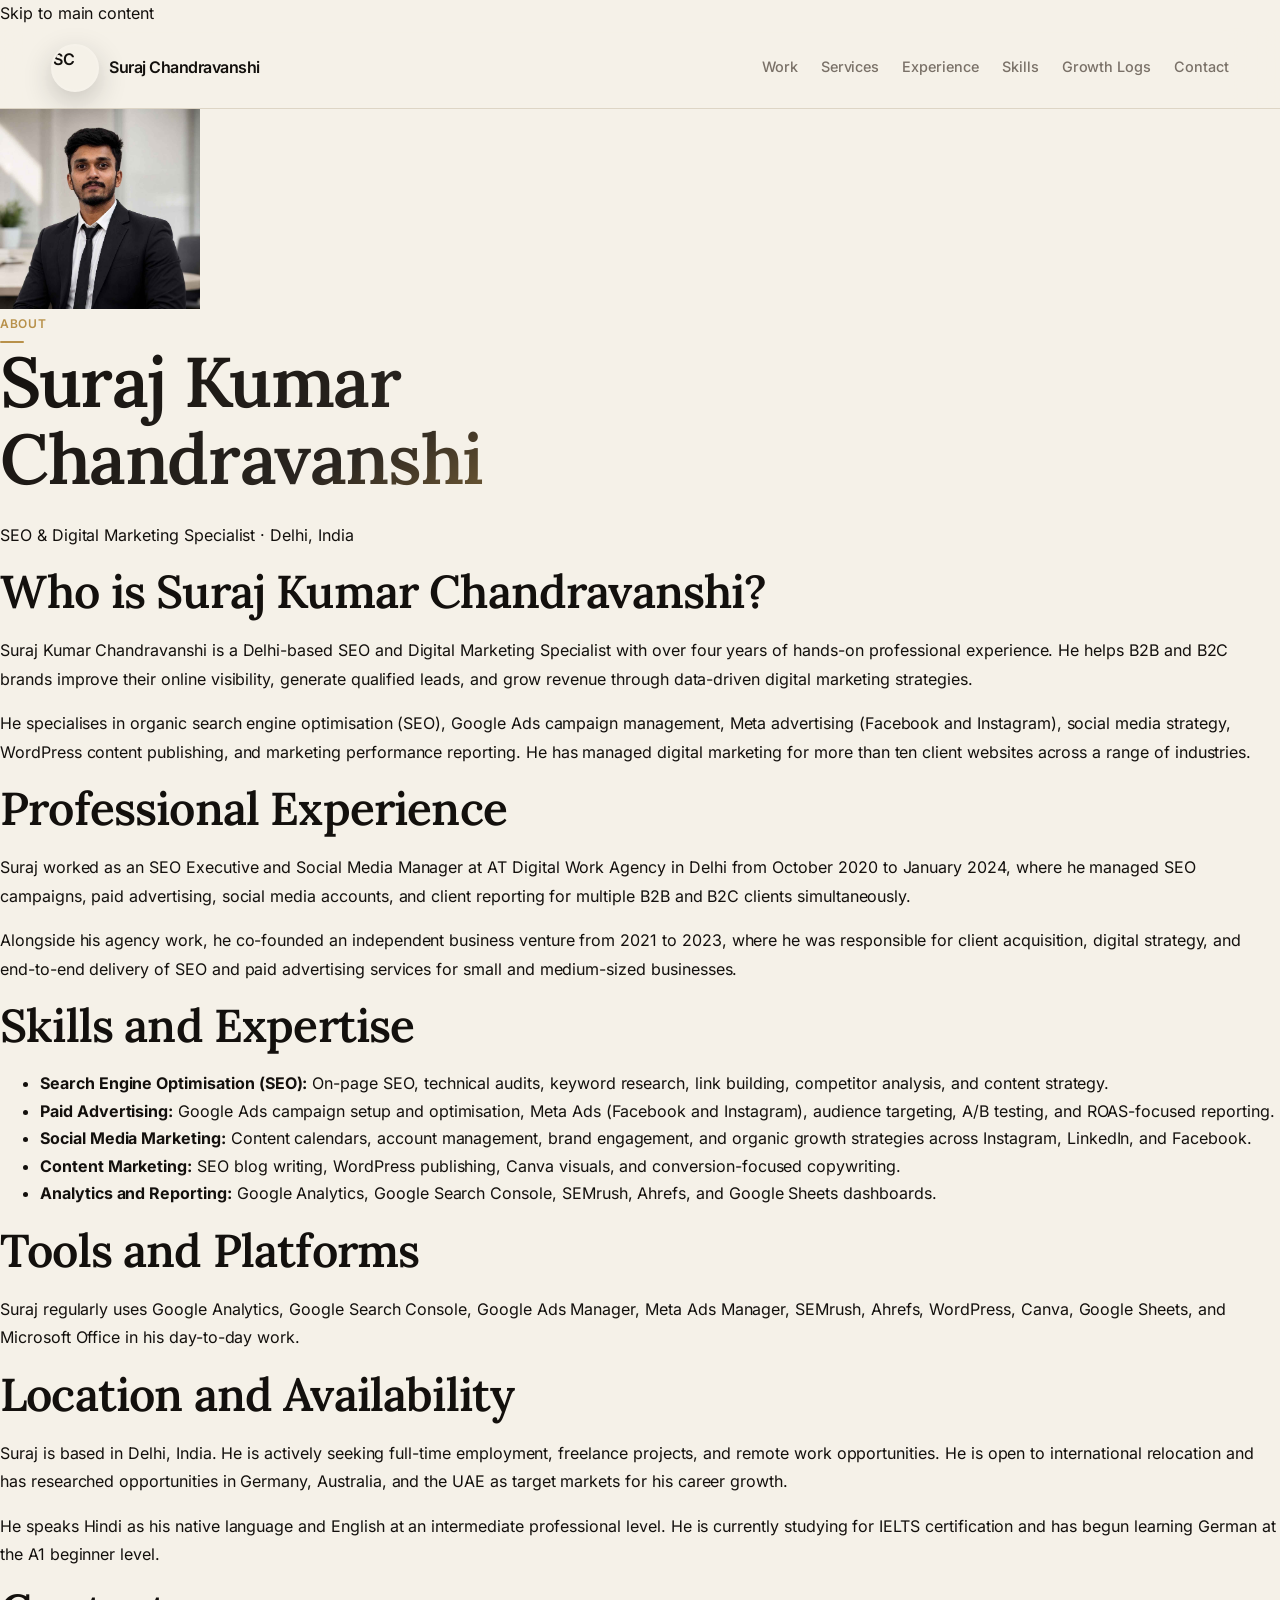
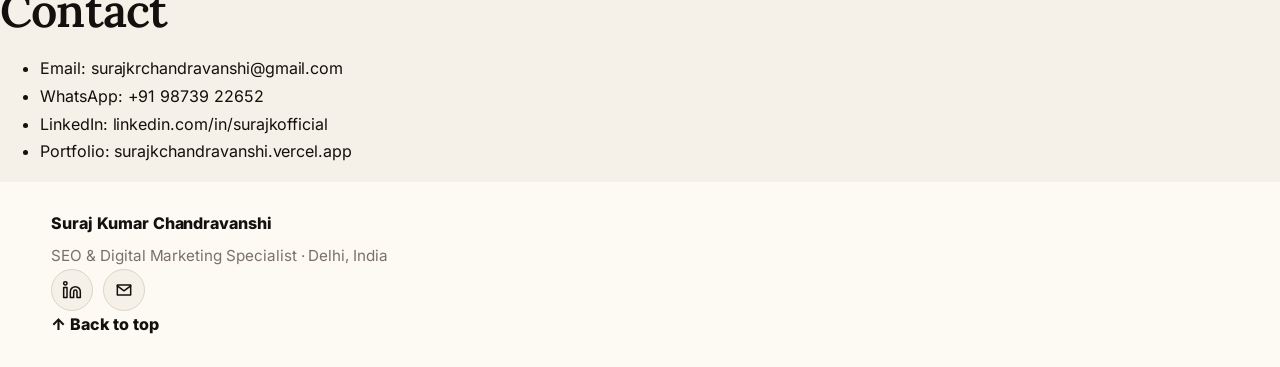
==== commit b6455bf5: "feat: Anthropic exact font system (Lora + Inter), fix brand logo path, About in nav, all files updat" ====
--- a/about.html
+++ b/about.html
@@ -15,7 +15,7 @@
     <meta property="og:image" content="https://surajkchandravanshi.vercel.app/assets/suraj-hero.jpg" />
     <link rel="preconnect" href="https://fonts.googleapis.com" />
     <link rel="preconnect" href="https://fonts.gstatic.com" crossorigin />
-    <link href="https://fonts.googleapis.com/css2?family=DM+Sans:ital,opsz,wght@0,9..40,300;0,9..40,400;0,9..40,500;0,9..40,600;0,9..40,700;1,9..40,400&family=DM+Serif+Display:ital@0;1&display=swap" rel="stylesheet" />
+    <link href="https://fonts.googleapis.com/css2?family=Lora:ital,wght@0,400;0,500;0,600;0,700;1,400;1,500&family=Inter:wght@400;450;500;600;700&display=swap" rel="stylesheet" />
     <link rel="icon" type="image/svg+xml" href="assets/favicon.svg" />
     <link rel="stylesheet" href="styles.css" />
 
--- a/styles.css
+++ b/styles.css
@@ -63,7 +63,7 @@
   margin: 0;
   color: var(--ink);
   background: var(--paper);
-  font-family: "DM Sans", -apple-system, BlinkMacSystemFont, "Segoe UI", sans-serif;
+  font-family: "Inter", -apple-system, BlinkMacSystemFont, "Segoe UI", Helvetica, Arial, sans-serif;
   font-weight: 400;
   line-height: 1.65;
   -webkit-font-smoothing: antialiased;
@@ -103,7 +103,7 @@
 
 .brand {
   gap: 10px;
-  font-family: "DM Sans", sans-serif;
+  font-family: "Inter", sans-serif;
   font-weight: 700;
   letter-spacing: -0.5px;
 }
@@ -239,7 +239,7 @@
 
 h1,
 h2 {
-  font-family: "DM Serif Display", Georgia, serif;
+  font-family: "Lora", Georgia, "Times New Roman", serif;
   letter-spacing: -0.025em;
   font-weight: 900;
 }
@@ -248,7 +248,7 @@
   max-width: 720px;
   margin-bottom: 24px;
   font-size: clamp(2.6rem, 5.8vw, 5rem);
-  font-family: "DM Serif Display", Georgia, serif;
+  font-family: "Lora", Georgia, "Times New Roman", serif;
   font-weight: 900;
   line-height: 1.05;
   letter-spacing: -0.025em;
@@ -269,7 +269,7 @@
 h3 {
   margin-bottom: 10px;
   font-size: 1.1rem;
-  font-family: "DM Sans", sans-serif;
+  font-family: "Inter", sans-serif;
   font-weight: 700;
   line-height: 1.35;
   letter-spacing: -0.01em;
@@ -462,7 +462,7 @@
   color: var(--ink);
   font-size: clamp(1.45rem, 3vw, 2.45rem);
   line-height: 1;
-  font-family: "DM Serif Display", Georgia, serif;
+  font-family: "Lora", Georgia, "Times New Roman", serif;
   font-weight: 900;
 }
 
@@ -576,7 +576,7 @@
   color: var(--bronze);
   background: rgba(184,145,74,0.08);
   border: 1.5px solid rgba(184,145,74,0.2);
-  font-family: "DM Sans", sans-serif;
+  font-family: "Inter", sans-serif;
   font-size: 1.1rem;
   font-weight: 800;
 }
@@ -1353,7 +1353,7 @@
 }
 
 .pull-quote__mark {
-  font-family: "DM Serif Display", Georgia, serif;
+  font-family: "Lora", Georgia, "Times New Roman", serif;
   font-size: clamp(5rem, 10vw, 8rem);
   font-weight: 900;
   color: var(--bronze);
@@ -1364,7 +1364,7 @@
 }
 
 .pull-quote__text {
-  font-family: "DM Serif Display", Georgia, serif;
+  font-family: "Lora", Georgia, "Times New Roman", serif;
   font-size: clamp(1.1rem, 2.2vw, 1.45rem);
   font-weight: 400;
   font-style: italic;
@@ -1392,13 +1392,13 @@
   font-weight: 700;
   color: var(--white);
   font-style: normal;
-  font-family: "DM Sans", sans-serif;
+  font-family: "Inter", sans-serif;
 }
 
 .pull-quote__credit span {
   font-size: 0.78rem;
   color: rgba(255,255,255,0.45);
-  font-family: "DM Sans", -apple-system, BlinkMacSystemFont, "Segoe UI", sans-serif;
+  font-family: "Inter", -apple-system, BlinkMacSystemFont, "Segoe UI", Helvetica, Arial, sans-serif;
   font-style: normal;
 }
 
@@ -1613,8 +1613,8 @@
    ================================================================ */
 
 /* font-display swap for DM fonts */
-@font-face { font-family: "DM Sans"; font-display: swap; }
-@font-face { font-family: "DM Serif Display"; font-display: swap; }
+@font-face { font-family: "Inter"; font-display: swap; }
+@font-face { font-family: "Lora"; font-display: swap; }
 
 /* DM Sans uses optical sizing — enable it */
 body {
@@ -1624,7 +1624,7 @@
 
 /* DM Serif Display headings — editorial weight */
 h1, h2 {
-  font-family: "DM Serif Display", Georgia, serif;
+  font-family: "Lora", Georgia, "Times New Roman", serif;
   font-weight: 400; /* DM Serif Display only has weight 400 - it's inherently bold-looking */
   letter-spacing: -0.02em;
 }
@@ -1640,7 +1640,7 @@
 }
 
 h3 {
-  font-family: "DM Sans", sans-serif;
+  font-family: "Inter", sans-serif;
   font-weight: 600;
   font-size: 1.08rem;
   letter-spacing: -0.01em;
@@ -1648,28 +1648,127 @@
 }
 
 /* Nav — DM Sans medium weight (matches Anthropic's nav) */
-.site-nav { font-family: "DM Sans", sans-serif; font-weight: 500; }
-.brand span { font-family: "DM Sans", sans-serif; font-weight: 600; }
+.site-nav { font-family: "Inter", sans-serif; font-weight: 500; }
+.brand span { font-family: "Inter", sans-serif; font-weight: 600; }
 
 /* Buttons — DM Sans semibold */
-.button { font-family: "DM Sans", sans-serif; font-weight: 600; }
+.button { font-family: "Inter", sans-serif; font-weight: 600; }
 
 /* Section kickers — DM Sans bold */
 .section-kicker, .eyebrow, .tag {
-  font-family: "DM Sans", sans-serif;
+  font-family: "Inter", sans-serif;
   font-weight: 700;
 }
 
 /* Pull quote text — DM Serif Display italic */
 .pull-quote__text {
-  font-family: "DM Serif Display", Georgia, serif;
+  font-family: "Lora", Georgia, "Times New Roman", serif;
   font-style: italic;
   font-weight: 400;
 }
 
 /* Metrics numbers — DM Serif Display */
 .metrics strong {
-  font-family: "DM Serif Display", Georgia, serif;
+  font-family: "Lora", Georgia, "Times New Roman", serif;
   font-weight: 400;
 }
 
+
+/* ================================================================
+   ANTHROPIC BLOG EXACT FONT SYSTEM
+   Lora (Tiempos Text equivalent) + Inter (Anthropic Sans equivalent)
+   ================================================================ */
+
+/* font-display swap */
+@font-face { font-family: "Lora"; font-display: swap; }
+@font-face { font-family: "Inter"; font-display: swap; }
+
+/* BODY — Inter, Anthropic's clean humanist sans */
+body {
+  font-family: "Inter", -apple-system, BlinkMacSystemFont, "Segoe UI", Helvetica, Arial, sans-serif;
+  font-weight: 400;
+  font-size: 1rem;
+  line-height: 1.72;
+  letter-spacing: -0.003em;
+  -webkit-font-smoothing: antialiased;
+  -moz-osx-font-smoothing: grayscale;
+  font-optical-sizing: auto;
+}
+
+/* H1 — Lora medium weight, editorial, generous size */
+h1 {
+  font-family: "Lora", Georgia, "Times New Roman", serif;
+  font-weight: 600;
+  font-size: clamp(2.4rem, 5.5vw, 4.8rem);
+  line-height: 1.1;
+  letter-spacing: -0.02em;
+}
+
+/* H2 — Lora, section headings */
+h2 {
+  font-family: "Lora", Georgia, "Times New Roman", serif;
+  font-weight: 600;
+  font-size: clamp(1.7rem, 3.6vw, 3rem);
+  line-height: 1.15;
+  letter-spacing: -0.018em;
+}
+
+/* H3 — Inter semibold (UI labels, card titles) */
+h3 {
+  font-family: "Inter", sans-serif;
+  font-weight: 600;
+  font-size: 1.05rem;
+  line-height: 1.4;
+  letter-spacing: -0.01em;
+}
+
+/* Nav — Inter medium, exactly like Anthropic's nav */
+.site-nav { font-family: "Inter", sans-serif; font-weight: 500; font-size: 0.9rem; }
+.brand span { font-family: "Inter", sans-serif; font-weight: 600; }
+
+/* Buttons — Inter semibold */
+.button { font-family: "Inter", sans-serif; font-weight: 600; letter-spacing: -0.005em; }
+
+/* Section kickers / tags — Inter bold caps */
+.section-kicker, .eyebrow, .tag {
+  font-family: "Inter", sans-serif;
+  font-weight: 600;
+  letter-spacing: 0.06em;
+}
+
+/* Testimonial pull quotes — Lora italic (editorial serif) */
+.pull-quote__text {
+  font-family: "Lora", Georgia, serif;
+  font-style: italic;
+  font-weight: 400;
+  font-size: clamp(1.15rem, 2.2vw, 1.5rem);
+  line-height: 1.65;
+}
+
+/* Metrics numbers — Lora, editorial figures */
+.metrics strong {
+  font-family: "Lora", Georgia, serif;
+  font-weight: 600;
+  font-size: clamp(1.5rem, 3vw, 2.4rem);
+}
+
+/* Blog post body — Inter at 400, very readable */
+.gl-post-content__inner {
+  font-family: "Inter", sans-serif;
+  font-size: 1.07rem;
+  line-height: 1.8;
+  letter-spacing: -0.003em;
+}
+
+/* Blog post headings — Lora */
+.gl-post-hero__title,
+.gl-post-content__inner h2,
+.gl-post-content__inner h3,
+.gl-related__title {
+  font-family: "Lora", Georgia, serif;
+}
+
+/* About page */
+.about-page__body p { font-family: "Inter", sans-serif; line-height: 1.78; }
+.about-page__name { font-family: "Lora", Georgia, serif; }
+
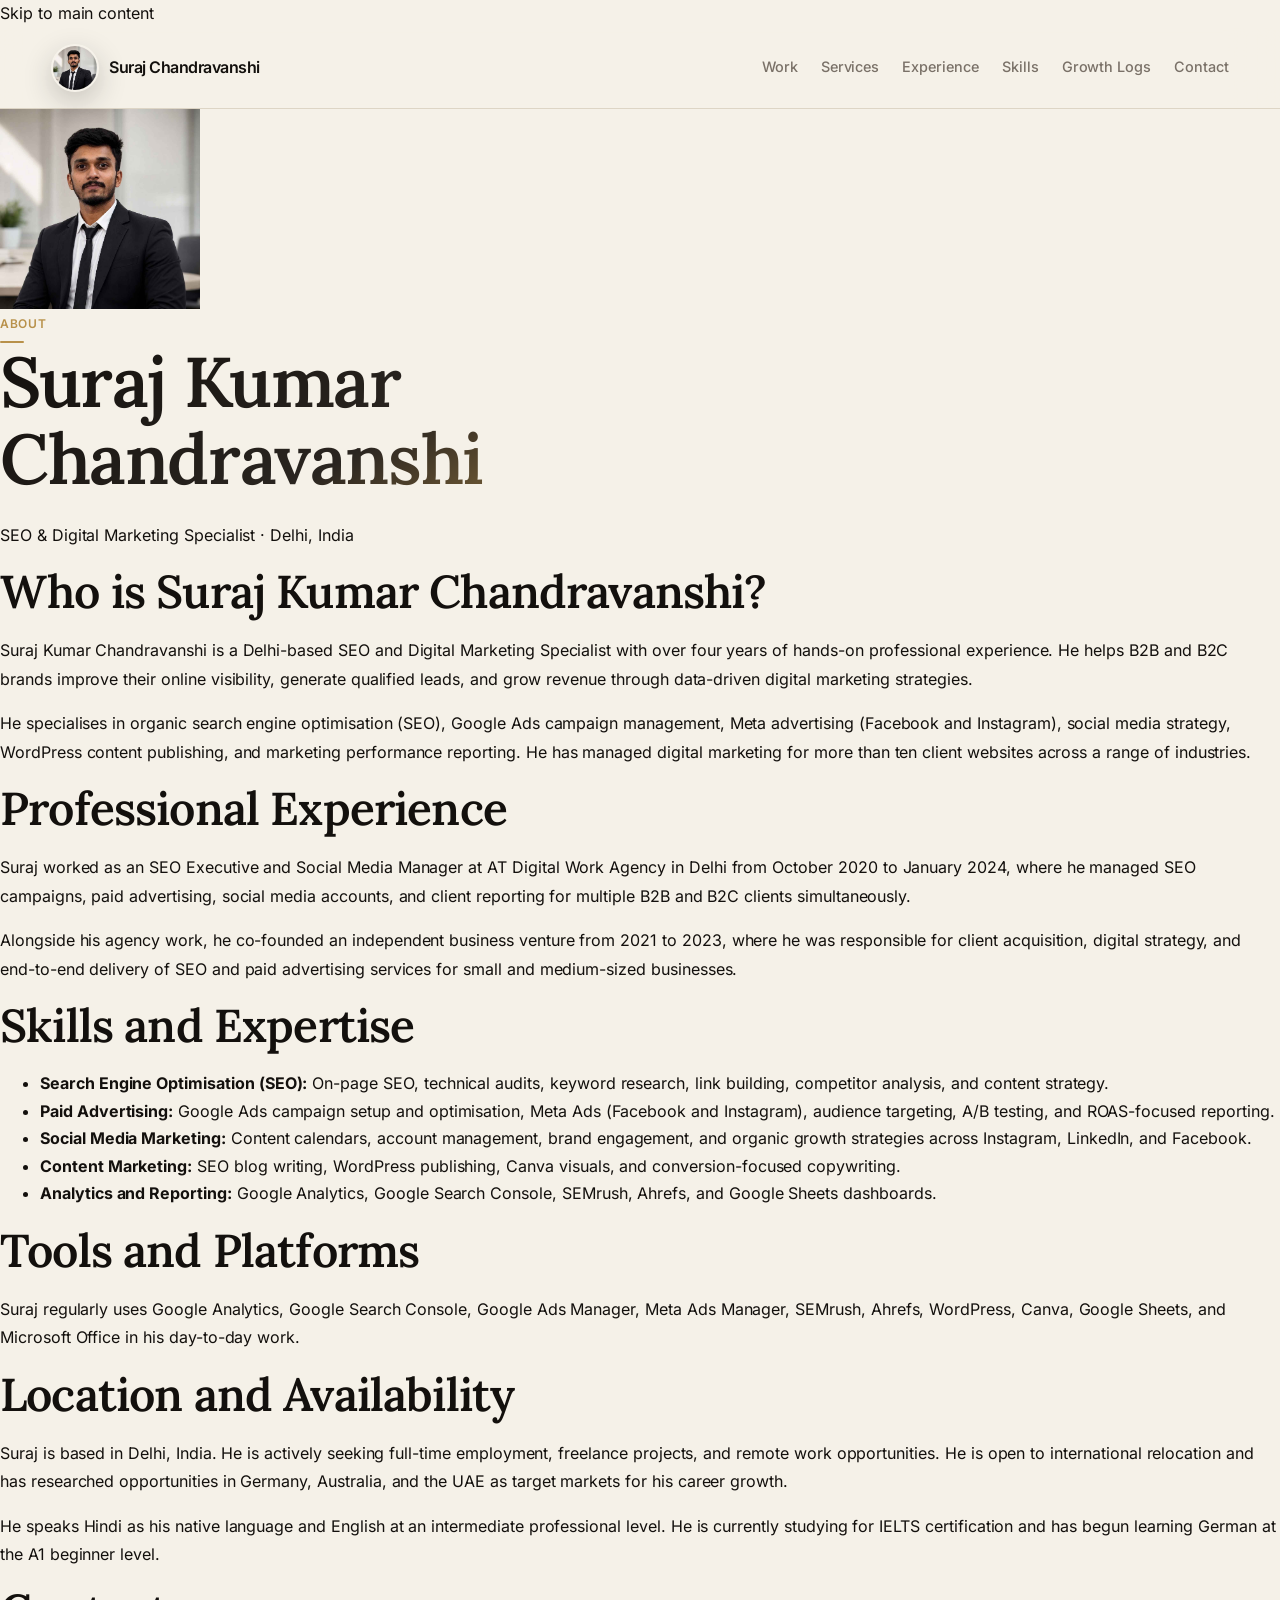
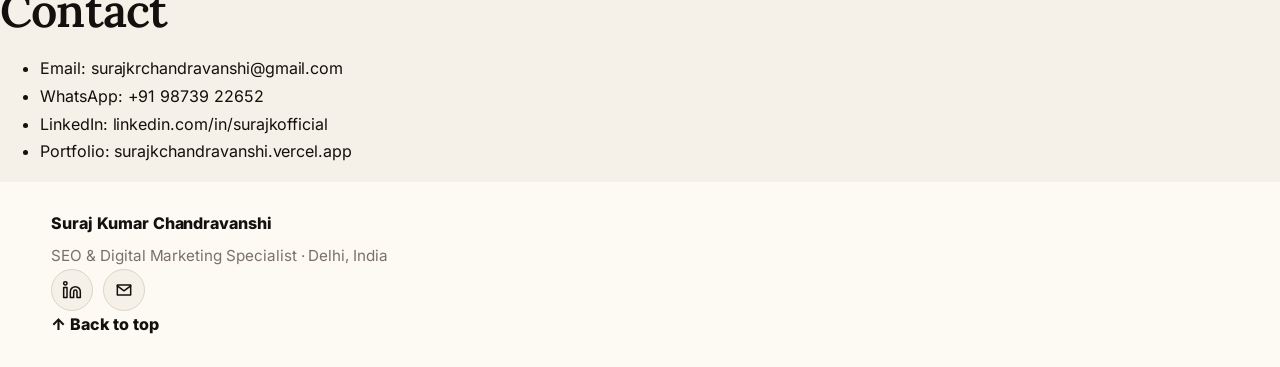
==== commit 3be7dd9c: "Update brand mark with image in about.html" ====
--- a/about.html
+++ b/about.html
@@ -75,7 +75,9 @@
 
     <header class="site-header" data-header>
       <a class="brand" href="/" aria-label="Suraj Kumar Chandravanshi portfolio home">
-        <span class="brand-mark">SC</span>
+        <span class="brand-mark">
+          <img src="assets/suraj-hero.jpg" alt="Suraj Kumar Chandravanshi" width="48" height="48" loading="eager" decoding="async">
+        </span>
         <span>Suraj Chandravanshi</span>
       </a>
       <button class="nav-toggle" type="button" aria-label="Open menu" aria-expanded="false" aria-controls="site-nav" data-nav-toggle>
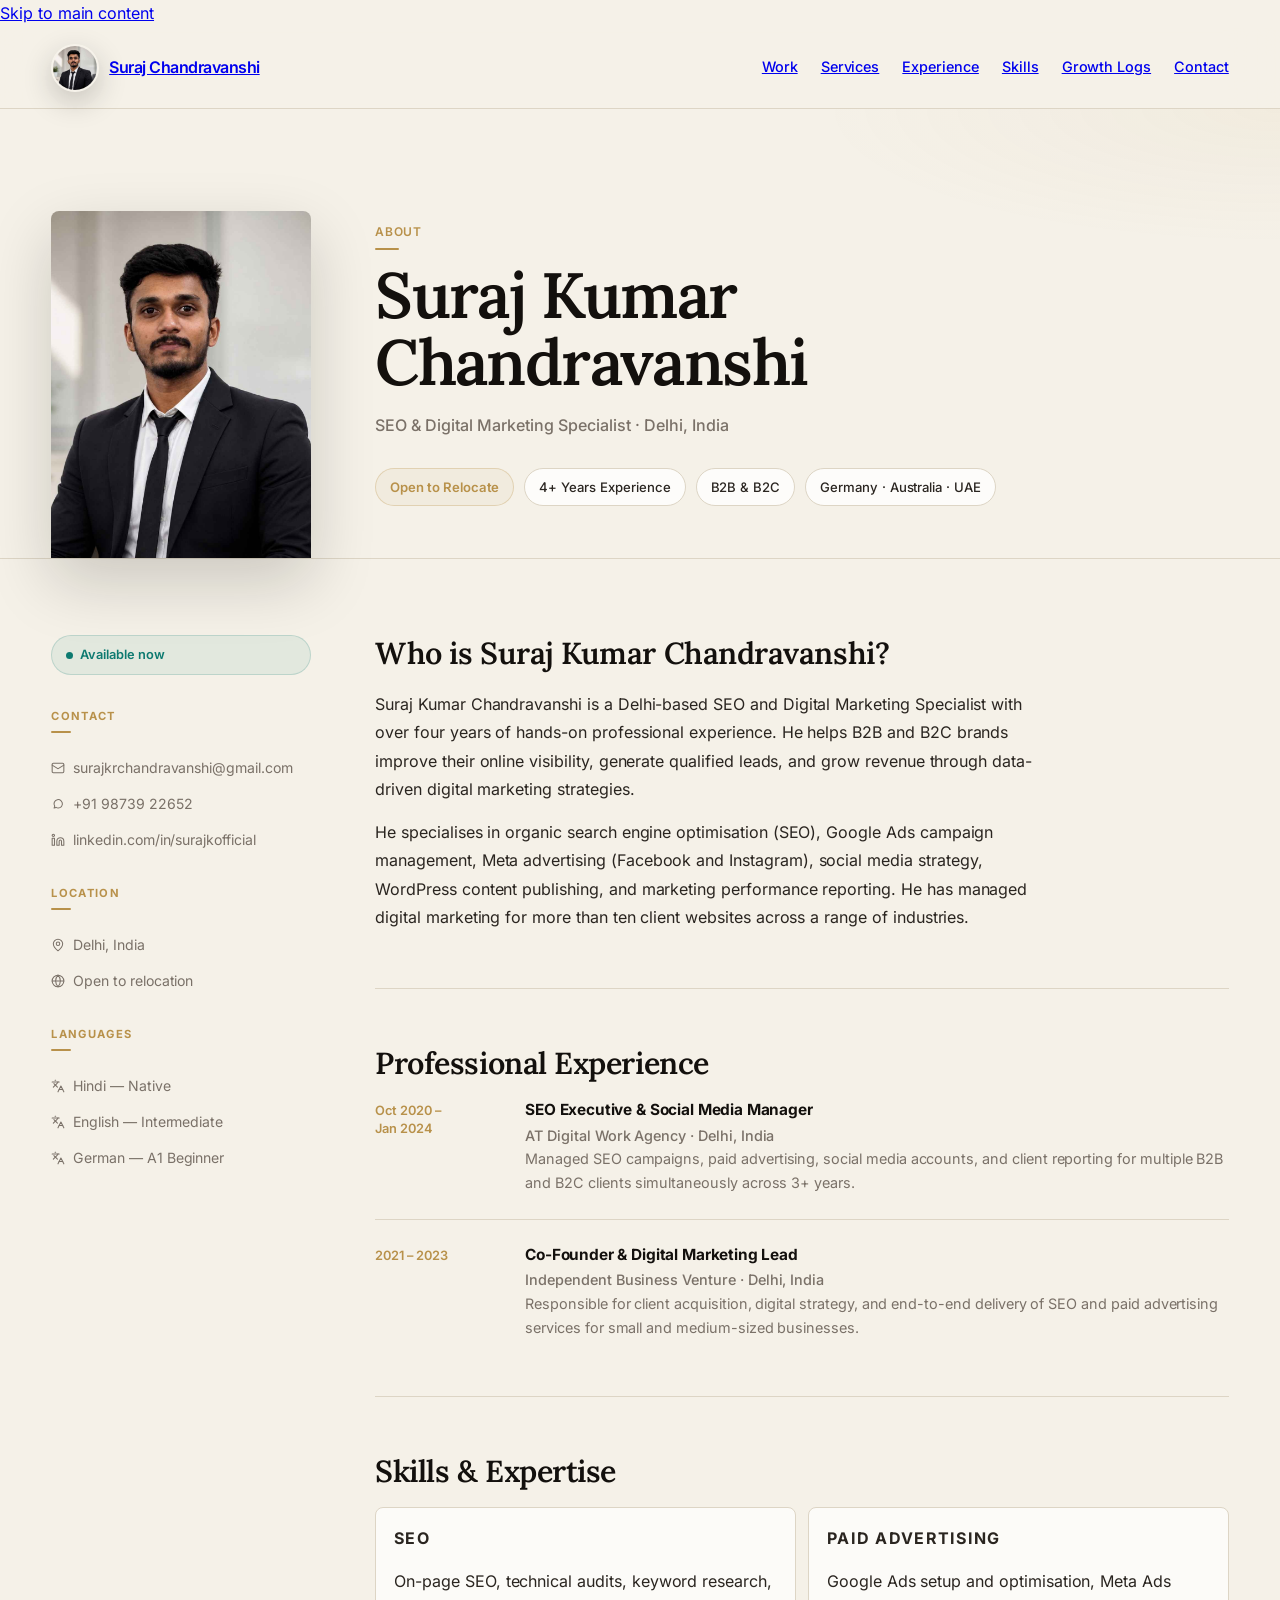
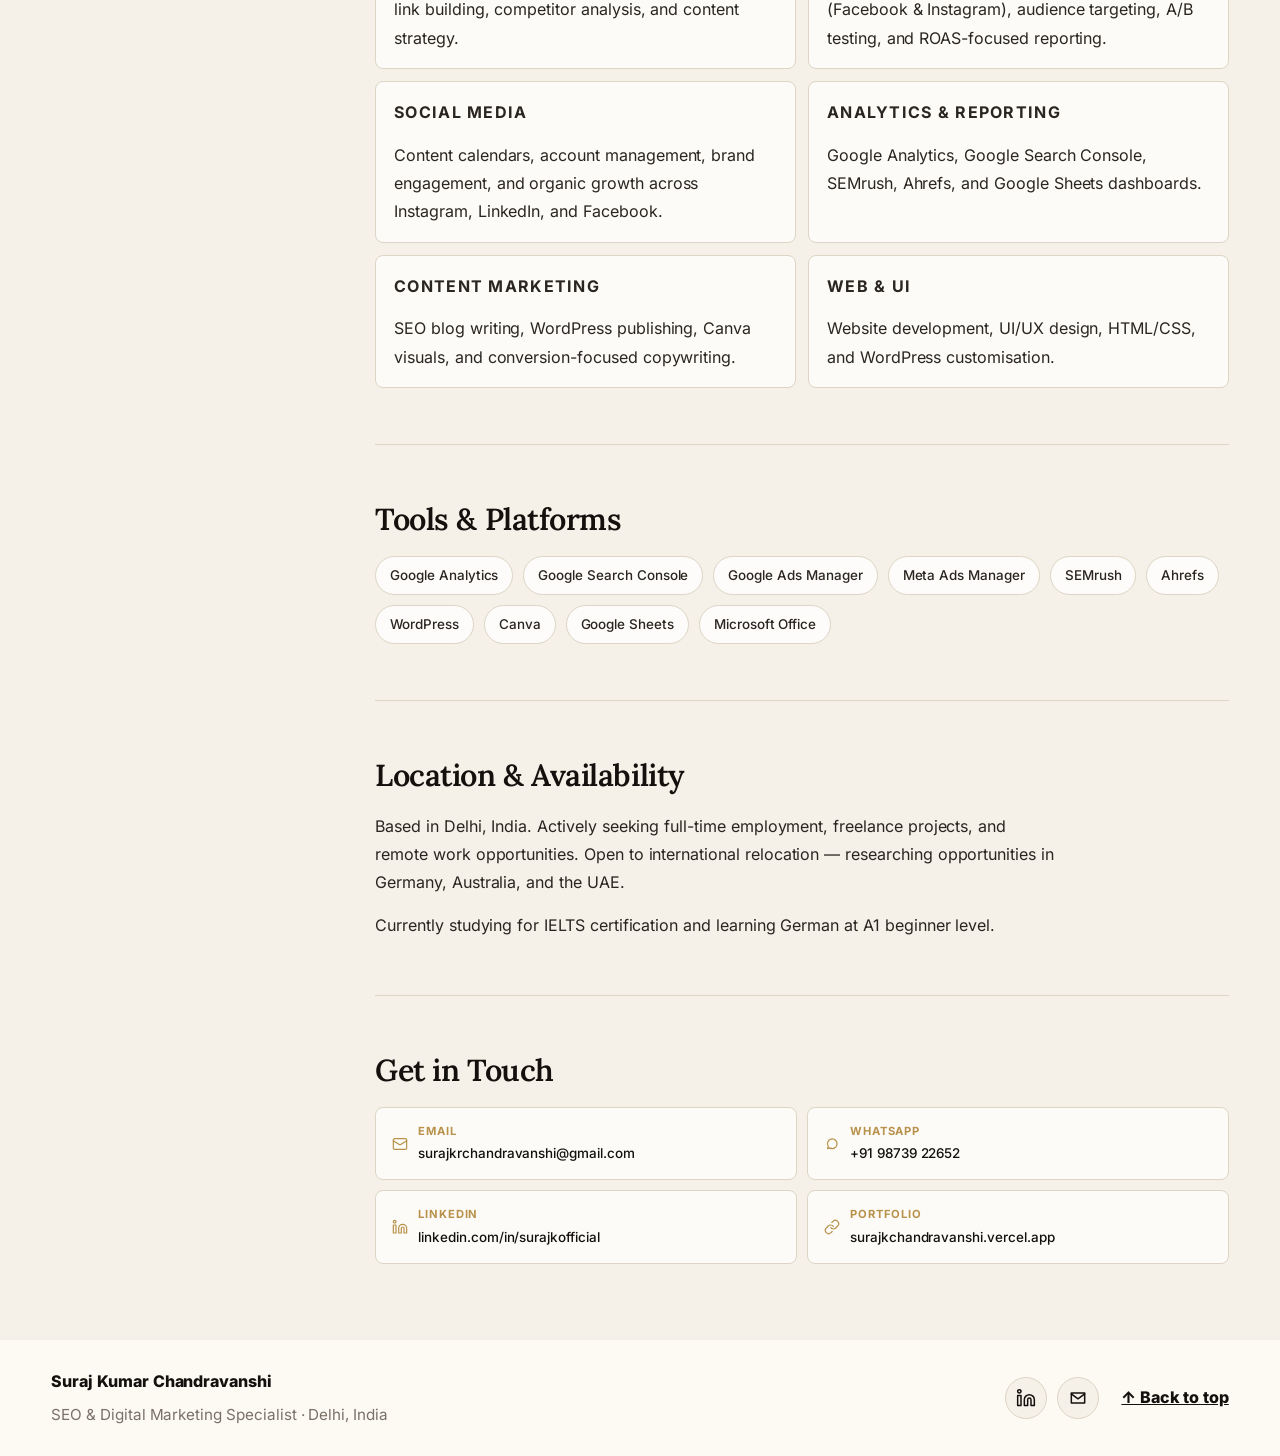
==== commit 12e07381: "Refactor about page content and layout Removed outdated personal information and skills from the abo" ====
--- a/about.html
+++ b/about.html
@@ -40,43 +40,449 @@
       "sameAs": [
         "https://www.linkedin.com/in/surajkofficial/",
         "https://www.instagram.com/surajchandravanshi1008/"
-      ],
-      "knowsAbout": [
-        "Search Engine Optimisation",
-        "Google Ads",
-        "Meta Advertising",
-        "Social Media Marketing",
-        "Content Marketing",
-        "WordPress",
-        "Google Analytics",
-        "SEMrush",
-        "Keyword Research",
-        "Link Building",
-        "Digital Marketing Strategy"
-      ],
-      "knowsLanguage": [
-        {"@type": "Language", "name": "Hindi"},
-        {"@type": "Language", "name": "English"}
-      ],
-      "nationality": "Indian",
-      "workLocation": {
-        "@type": "Place",
-        "address": {
-          "@type": "PostalAddress",
-          "addressLocality": "Delhi",
-          "addressCountry": "IN"
-        }
-      }
+      ]
     }
     </script>
+
+    <style>
+      /* ── ABOUT PAGE LAYOUT ─────────────────────────────────────────── */
+
+      /* Hero band — photo left, name + kicker right */
+      .about-hero {
+        display: grid;
+        grid-template-columns: 260px 1fr;
+        gap: clamp(32px, 5vw, 72px);
+        align-items: end;
+        padding: clamp(56px, 8vw, 104px) clamp(18px, 4vw, 58px) 0;
+        border-bottom: 1px solid var(--line);
+        background:
+          radial-gradient(ellipse 60% 50% at 100% 0%, rgba(184,145,74,0.06) 0%, transparent 60%),
+          var(--paper);
+      }
+
+      .about-hero__photo-wrap {
+        position: relative;
+      }
+
+      .about-hero__photo-wrap img {
+        width: 100%;
+        aspect-ratio: 3 / 4;
+        object-fit: cover;
+        object-position: center 15%;
+        border-radius: 8px 8px 0 0;
+        display: block;
+        box-shadow: 0 24px 64px rgba(19,16,13,0.18);
+      }
+
+      .about-hero__meta {
+        padding-bottom: clamp(32px, 4vw, 52px);
+        display: flex;
+        flex-direction: column;
+        justify-content: flex-end;
+      }
+
+      .about-hero__name {
+        font-family: "Lora", Georgia, serif;
+        font-size: clamp(2.6rem, 5vw, 4.4rem);
+        font-weight: 600;
+        line-height: 1.05;
+        letter-spacing: -0.025em;
+        color: var(--ink);
+        margin: 12px 0 16px;
+        /* Remove gradient — clean dark text */
+        background: none;
+        -webkit-background-clip: unset;
+        -webkit-text-fill-color: var(--ink);
+        background-clip: unset;
+      }
+
+      .about-hero__role {
+        font-family: "Inter", sans-serif;
+        font-size: 1rem;
+        font-weight: 500;
+        color: var(--muted);
+        margin: 0 0 28px;
+        letter-spacing: 0;
+      }
+
+      .about-hero__tags {
+        display: flex;
+        flex-wrap: wrap;
+        gap: 10px;
+      }
+
+      .about-hero__tag {
+        display: inline-flex;
+        align-items: center;
+        gap: 6px;
+        padding: 7px 14px;
+        border: 1px solid var(--line);
+        border-radius: 999px;
+        font-family: "Inter", sans-serif;
+        font-size: 0.82rem;
+        font-weight: 500;
+        color: var(--ink-soft);
+        background: rgba(255,255,255,0.8);
+      }
+
+      .about-hero__tag--accent {
+        border-color: rgba(184,145,74,0.3);
+        background: rgba(184,145,74,0.06);
+        color: var(--bronze);
+        font-weight: 600;
+      }
+
+      /* ── BODY GRID ─────────────────────────────────────────────────── */
+      .about-body {
+        display: grid;
+        grid-template-columns: 260px 1fr;
+        gap: clamp(32px, 5vw, 72px);
+        padding: clamp(48px, 6vw, 80px) clamp(18px, 4vw, 58px);
+        align-items: start;
+      }
+
+      /* Sticky sidebar */
+      .about-sidebar {
+        position: sticky;
+        top: 90px;
+        display: flex;
+        flex-direction: column;
+        gap: 32px;
+      }
+
+      .about-sidebar__block {
+        display: flex;
+        flex-direction: column;
+        gap: 12px;
+      }
+
+      .about-sidebar__label {
+        font-family: "Inter", sans-serif;
+        font-size: 0.7rem;
+        font-weight: 700;
+        letter-spacing: 0.12em;
+        text-transform: uppercase;
+        color: var(--bronze);
+      }
+
+      .about-sidebar__label::after {
+        content: "";
+        display: block;
+        width: 20px;
+        height: 2px;
+        margin-top: 4px;
+        background: var(--bronze);
+        border-radius: 2px;
+      }
+
+      .about-sidebar__link {
+        display: flex;
+        align-items: center;
+        gap: 8px;
+        font-family: "Inter", sans-serif;
+        font-size: 0.88rem;
+        color: var(--muted);
+        text-decoration: none;
+        transition: color 150ms;
+      }
+
+      .about-sidebar__link:hover {
+        color: var(--ink);
+      }
+
+      .about-sidebar__link svg {
+        width: 14px;
+        height: 14px;
+        flex-shrink: 0;
+        fill: none;
+        stroke: currentColor;
+        stroke-width: 1.8;
+        stroke-linecap: round;
+        stroke-linejoin: round;
+      }
+
+      .about-sidebar__avail {
+        display: inline-flex;
+        align-items: center;
+        gap: 7px;
+        padding: 8px 14px;
+        border-radius: 999px;
+        background: rgba(13,122,112,0.08);
+        border: 1px solid rgba(13,122,112,0.18);
+        font-family: "Inter", sans-serif;
+        font-size: 0.8rem;
+        font-weight: 600;
+        color: var(--teal);
+      }
+
+      .about-sidebar__avail::before {
+        content: "";
+        width: 7px;
+        height: 7px;
+        border-radius: 50%;
+        background: var(--teal);
+        flex-shrink: 0;
+        animation: pulse-dot 2s ease-in-out infinite;
+      }
+
+      /* ── MAIN CONTENT ───────────────────────────────────────────────── */
+      .about-main {
+        display: flex;
+        flex-direction: column;
+        gap: 0;
+      }
+
+      .about-section {
+        padding-bottom: clamp(36px, 5vw, 56px);
+        margin-bottom: clamp(36px, 5vw, 56px);
+        border-bottom: 1px solid var(--line);
+      }
+
+      .about-section:last-child {
+        border-bottom: none;
+        margin-bottom: 0;
+        padding-bottom: 0;
+      }
+
+      .about-section h2 {
+        font-family: "Lora", Georgia, serif;
+        font-size: clamp(1.4rem, 2.5vw, 1.9rem);
+        font-weight: 600;
+        line-height: 1.2;
+        letter-spacing: -0.015em;
+        color: var(--ink);
+        margin: 0 0 18px;
+      }
+
+      .about-section p {
+        font-family: "Inter", sans-serif;
+        font-size: 1rem;
+        line-height: 1.78;
+        color: var(--ink-soft);
+        margin: 0 0 14px;
+        max-width: 680px;
+      }
+
+      .about-section p:last-child {
+        margin-bottom: 0;
+      }
+
+      /* Experience items */
+      .about-exp-list {
+        display: flex;
+        flex-direction: column;
+        gap: 0;
+      }
+
+      .about-exp-item {
+        display: grid;
+        grid-template-columns: 130px 1fr;
+        gap: 20px;
+        padding: 24px 0;
+        border-bottom: 1px solid var(--line);
+      }
+
+      .about-exp-item:first-child {
+        padding-top: 0;
+      }
+
+      .about-exp-item:last-child {
+        border-bottom: none;
+        padding-bottom: 0;
+      }
+
+      .about-exp-date {
+        font-family: "Inter", sans-serif;
+        font-size: 0.8rem;
+        font-weight: 600;
+        color: var(--bronze);
+        padding-top: 3px;
+        line-height: 1.4;
+      }
+
+      .about-exp-detail h3 {
+        font-family: "Inter", sans-serif;
+        font-size: 0.96rem;
+        font-weight: 700;
+        color: var(--ink);
+        margin: 0 0 3px;
+        letter-spacing: -0.01em;
+      }
+
+      .about-exp-company {
+        font-size: 0.85rem;
+        font-weight: 500;
+        color: var(--teal);
+        font-family: "Inter", sans-serif;
+        margin: 0 0 8px;
+      }
+
+      .about-exp-detail p {
+        font-size: 0.9rem;
+        color: var(--muted);
+        margin: 0;
+        max-width: none;
+        line-height: 1.65;
+      }
+
+      /* Skills grid */
+      .about-skills-grid {
+        display: grid;
+        grid-template-columns: repeat(2, 1fr);
+        gap: 12px;
+        margin-top: 4px;
+      }
+
+      .about-skill-card {
+        padding: 16px 18px;
+        border: 1px solid var(--line);
+        border-radius: 8px;
+        background: rgba(255,255,255,0.7);
+        transition: border-color 150ms, transform 150ms;
+      }
+
+      .about-skill-card:hover {
+        border-color: rgba(184,145,74,0.3);
+        transform: translateY(-2px);
+      }
+
+      .about-skill-card__label {
+        font-family: "Inter", sans-serif;
+        font-size: 0.7rem;
+        font-weight: 700;
+        letter-spacing: 0.08em;
+        text-transform: uppercase;
+        color: var(--bronze);
+        margin-bottom: 5px;
+      }
+
+      .about-skill-card__desc {
+        font-family: "Inter", sans-serif;
+        font-size: 0.84rem;
+        color: var(--muted);
+        line-height: 1.5;
+        margin: 0;
+      }
+
+      /* Tools pill list */
+      .about-tools-list {
+        display: flex;
+        flex-wrap: wrap;
+        gap: 10px;
+        margin-top: 4px;
+      }
+
+      .about-tools-list span {
+        padding: 7px 14px;
+        border: 1px solid var(--line);
+        border-radius: 999px;
+        font-family: "Inter", sans-serif;
+        font-size: 0.84rem;
+        font-weight: 500;
+        color: var(--ink-soft);
+        background: rgba(255,255,255,0.8);
+      }
+
+      /* Contact links */
+      .about-contact-grid {
+        display: grid;
+        grid-template-columns: repeat(2, 1fr);
+        gap: 10px;
+        margin-top: 4px;
+      }
+
+      .about-contact-item {
+        display: flex;
+        align-items: center;
+        gap: 10px;
+        padding: 14px 16px;
+        border: 1px solid var(--line);
+        border-radius: 8px;
+        background: rgba(255,255,255,0.7);
+        text-decoration: none;
+        transition: border-color 150ms, background 150ms;
+      }
+
+      .about-contact-item:hover {
+        border-color: rgba(184,145,74,0.3);
+        background: rgba(255,255,255,0.95);
+      }
+
+      .about-contact-item svg {
+        width: 16px;
+        height: 16px;
+        fill: none;
+        stroke: var(--bronze);
+        stroke-width: 1.8;
+        stroke-linecap: round;
+        stroke-linejoin: round;
+        flex-shrink: 0;
+      }
+
+      .about-contact-item__text {
+        display: flex;
+        flex-direction: column;
+        gap: 1px;
+      }
+
+      .about-contact-item__label {
+        font-family: "Inter", sans-serif;
+        font-size: 0.7rem;
+        font-weight: 700;
+        letter-spacing: 0.08em;
+        text-transform: uppercase;
+        color: var(--bronze);
+      }
+
+      .about-contact-item__value {
+        font-family: "Inter", sans-serif;
+        font-size: 0.84rem;
+        font-weight: 500;
+        color: var(--ink);
+        overflow-wrap: anywhere;
+      }
+
+      /* ── RESPONSIVE ─────────────────────────────────────────────────── */
+      @media (max-width: 820px) {
+        .about-hero,
+        .about-body {
+          grid-template-columns: 1fr;
+        }
+
+        .about-hero__photo-wrap img {
+          aspect-ratio: 16 / 9;
+          border-radius: 8px;
+          object-position: center 20%;
+          max-height: 380px;
+        }
+
+        .about-sidebar {
+          position: static;
+          flex-direction: row;
+          flex-wrap: wrap;
+          gap: 20px;
+        }
+
+        .about-sidebar__block {
+          min-width: 180px;
+        }
+
+        .about-skills-grid,
+        .about-contact-grid {
+          grid-template-columns: 1fr;
+        }
+      }
+    </style>
   </head>
+
   <body>
     <a class="skip-link" href="#main-content">Skip to main content</a>
 
+    <!-- ═══ HEADER — matches homepage exactly (photo brand-mark) ═══ -->
     <header class="site-header" data-header>
       <a class="brand" href="/" aria-label="Suraj Kumar Chandravanshi portfolio home">
         <span class="brand-mark">
-          <img src="assets/suraj-hero.jpg" alt="Suraj Kumar Chandravanshi" width="48" height="48" loading="eager" decoding="async">
+          <img src="assets/suraj-hero.jpg" alt="Suraj Kumar Chandravanshi" width="48" height="48" loading="eager" decoding="async" />
         </span>
         <span>Suraj Chandravanshi</span>
       </a>
@@ -94,26 +500,90 @@
     </header>
 
     <main id="main-content">
-      <article class="about-page">
-        <header class="about-page__header">
+
+      <!-- ═══ ABOUT HERO — photo + name, aligned grid ═══ -->
+      <section class="about-hero">
+        <div class="about-hero__photo-wrap">
           <img
             src="assets/suraj-hero.jpg"
             alt="Suraj Kumar Chandravanshi — SEO and Digital Marketing Specialist based in Delhi, India"
-            width="200" height="200"
-            class="about-page__photo"
             fetchpriority="high"
             decoding="async"
           />
-          <div class="about-page__meta">
-            <span class="section-kicker">About</span>
-            <h1 class="about-page__name">Suraj Kumar Chandravanshi</h1>
-            <p class="about-page__role">SEO &amp; Digital Marketing Specialist · Delhi, India</p>
+        </div>
+        <div class="about-hero__meta">
+          <span class="section-kicker">About</span>
+          <h1 class="about-hero__name">Suraj Kumar<br>Chandravanshi</h1>
+          <p class="about-hero__role">SEO &amp; Digital Marketing Specialist · Delhi, India</p>
+          <div class="about-hero__tags">
+            <span class="about-hero__tag--accent about-hero__tag">Open to Relocate</span>
+            <span class="about-hero__tag">4+ Years Experience</span>
+            <span class="about-hero__tag">B2B &amp; B2C</span>
+            <span class="about-hero__tag">Germany · Australia · UAE</span>
           </div>
-        </header>
-
-        <div class="about-page__body">
-
-          <section aria-labelledby="about-who">
+        </div>
+      </section>
+
+      <!-- ═══ ABOUT BODY — sticky sidebar + main content ═══ -->
+      <div class="about-body">
+
+        <!-- Sidebar -->
+        <aside class="about-sidebar" aria-label="Quick links and availability">
+
+          <div class="about-sidebar__block">
+            <span class="about-sidebar__avail">Available now</span>
+          </div>
+
+          <div class="about-sidebar__block">
+            <p class="about-sidebar__label">Contact</p>
+            <a class="about-sidebar__link" href="mailto:surajkrchandravanshi@gmail.com">
+              <svg viewBox="0 0 24 24" aria-hidden="true"><rect x="2" y="4" width="20" height="16" rx="2"/><path d="m22 7-8.97 5.7a1.94 1.94 0 0 1-2.06 0L2 7"/></svg>
+              surajkrchandravanshi@gmail.com
+            </a>
+            <a class="about-sidebar__link" href="https://wa.me/919873922652" target="_blank" rel="noreferrer">
+              <svg viewBox="0 0 24 24" aria-hidden="true"><path d="M5.3 19 6.4 15.7a7.2 7.2 0 1 1 2.2 2.1z"/></svg>
+              +91 98739 22652
+            </a>
+            <a class="about-sidebar__link" href="https://www.linkedin.com/in/surajkofficial/" target="_blank" rel="noreferrer">
+              <svg viewBox="0 0 24 24" aria-hidden="true"><path d="M16 8a6 6 0 0 1 6 6v7h-4v-7a2 2 0 0 0-4 0v7h-4v-7a6 6 0 0 1 6-6z"/><rect x="2" y="9" width="4" height="12"/><circle cx="4" cy="4" r="2"/></svg>
+              linkedin.com/in/surajkofficial
+            </a>
+          </div>
+
+          <div class="about-sidebar__block">
+            <p class="about-sidebar__label">Location</p>
+            <a class="about-sidebar__link" href="#">
+              <svg viewBox="0 0 24 24" aria-hidden="true"><path d="M20 10c0 6-8 12-8 12s-8-6-8-12a8 8 0 0 1 16 0Z"/><circle cx="12" cy="10" r="3"/></svg>
+              Delhi, India
+            </a>
+            <a class="about-sidebar__link" href="#">
+              <svg viewBox="0 0 24 24" aria-hidden="true"><circle cx="12" cy="12" r="10"/><path d="M12 2a14.5 14.5 0 0 0 0 20 14.5 14.5 0 0 0 0-20"/><path d="M2 12h20"/></svg>
+              Open to relocation
+            </a>
+          </div>
+
+          <div class="about-sidebar__block">
+            <p class="about-sidebar__label">Languages</p>
+            <a class="about-sidebar__link" href="#">
+              <svg viewBox="0 0 24 24" aria-hidden="true"><path d="m5 8 6 6"/><path d="m4 14 6-6 2-3"/><path d="M2 5h12"/><path d="M7 2h1"/><path d="m22 22-5-10-5 10"/><path d="M14 18h6"/></svg>
+              Hindi — Native
+            </a>
+            <a class="about-sidebar__link" href="#">
+              <svg viewBox="0 0 24 24" aria-hidden="true"><path d="m5 8 6 6"/><path d="m4 14 6-6 2-3"/><path d="M2 5h12"/><path d="M7 2h1"/><path d="m22 22-5-10-5 10"/><path d="M14 18h6"/></svg>
+              English — Intermediate
+            </a>
+            <a class="about-sidebar__link" href="#">
+              <svg viewBox="0 0 24 24" aria-hidden="true"><path d="m5 8 6 6"/><path d="m4 14 6-6 2-3"/><path d="M2 5h12"/><path d="M7 2h1"/><path d="m22 22-5-10-5 10"/><path d="M14 18h6"/></svg>
+              German — A1 Beginner
+            </a>
+          </div>
+
+        </aside>
+
+        <!-- Main content -->
+        <main class="about-main">
+
+          <section class="about-section" aria-labelledby="about-who">
             <h2 id="about-who">Who is Suraj Kumar Chandravanshi?</h2>
             <p>
               Suraj Kumar Chandravanshi is a Delhi-based SEO and Digital Marketing Specialist with over four years of hands-on professional experience. He helps B2B and B2C brands improve their online visibility, generate qualified leads, and grow revenue through data-driven digital marketing strategies.
@@ -123,60 +593,124 @@
             </p>
           </section>
 
-          <section aria-labelledby="about-experience">
+          <section class="about-section" aria-labelledby="about-experience">
             <h2 id="about-experience">Professional Experience</h2>
+            <div class="about-exp-list">
+              <div class="about-exp-item">
+                <span class="about-exp-date">Oct 2020 –<br>Jan 2024</span>
+                <div class="about-exp-detail">
+                  <h3>SEO Executive &amp; Social Media Manager</h3>
+                  <p class="about-exp-company">AT Digital Work Agency · Delhi, India</p>
+                  <p>Managed SEO campaigns, paid advertising, social media accounts, and client reporting for multiple B2B and B2C clients simultaneously across 3+ years.</p>
+                </div>
+              </div>
+              <div class="about-exp-item">
+                <span class="about-exp-date">2021 – 2023</span>
+                <div class="about-exp-detail">
+                  <h3>Co-Founder &amp; Digital Marketing Lead</h3>
+                  <p class="about-exp-company">Independent Business Venture · Delhi, India</p>
+                  <p>Responsible for client acquisition, digital strategy, and end-to-end delivery of SEO and paid advertising services for small and medium-sized businesses.</p>
+                </div>
+              </div>
+            </div>
+          </section>
+
+          <section class="about-section" aria-labelledby="about-skills">
+            <h2 id="about-skills">Skills &amp; Expertise</h2>
+            <div class="about-skills-grid">
+              <div class="about-skill-card">
+                <p class="about-skill-card__label">SEO</p>
+                <p class="about-skill-card__desc">On-page SEO, technical audits, keyword research, link building, competitor analysis, and content strategy.</p>
+              </div>
+              <div class="about-skill-card">
+                <p class="about-skill-card__label">Paid Advertising</p>
+                <p class="about-skill-card__desc">Google Ads setup and optimisation, Meta Ads (Facebook &amp; Instagram), audience targeting, A/B testing, and ROAS-focused reporting.</p>
+              </div>
+              <div class="about-skill-card">
+                <p class="about-skill-card__label">Social Media</p>
+                <p class="about-skill-card__desc">Content calendars, account management, brand engagement, and organic growth across Instagram, LinkedIn, and Facebook.</p>
+              </div>
+              <div class="about-skill-card">
+                <p class="about-skill-card__label">Analytics &amp; Reporting</p>
+                <p class="about-skill-card__desc">Google Analytics, Google Search Console, SEMrush, Ahrefs, and Google Sheets dashboards.</p>
+              </div>
+              <div class="about-skill-card">
+                <p class="about-skill-card__label">Content Marketing</p>
+                <p class="about-skill-card__desc">SEO blog writing, WordPress publishing, Canva visuals, and conversion-focused copywriting.</p>
+              </div>
+              <div class="about-skill-card">
+                <p class="about-skill-card__label">Web &amp; UI</p>
+                <p class="about-skill-card__desc">Website development, UI/UX design, HTML/CSS, and WordPress customisation.</p>
+              </div>
+            </div>
+          </section>
+
+          <section class="about-section" aria-labelledby="about-tools">
+            <h2 id="about-tools">Tools &amp; Platforms</h2>
+            <div class="about-tools-list">
+              <span>Google Analytics</span>
+              <span>Google Search Console</span>
+              <span>Google Ads Manager</span>
+              <span>Meta Ads Manager</span>
+              <span>SEMrush</span>
+              <span>Ahrefs</span>
+              <span>WordPress</span>
+              <span>Canva</span>
+              <span>Google Sheets</span>
+              <span>Microsoft Office</span>
+            </div>
+          </section>
+
+          <section class="about-section" aria-labelledby="about-location">
+            <h2 id="about-location">Location &amp; Availability</h2>
             <p>
-              Suraj worked as an SEO Executive and Social Media Manager at AT Digital Work Agency in Delhi from October 2020 to January 2024, where he managed SEO campaigns, paid advertising, social media accounts, and client reporting for multiple B2B and B2C clients simultaneously.
+              Based in Delhi, India. Actively seeking full-time employment, freelance projects, and remote work opportunities. Open to international relocation — researching opportunities in Germany, Australia, and the UAE.
             </p>
             <p>
-              Alongside his agency work, he co-founded an independent business venture from 2021 to 2023, where he was responsible for client acquisition, digital strategy, and end-to-end delivery of SEO and paid advertising services for small and medium-sized businesses.
+              Currently studying for IELTS certification and learning German at A1 beginner level.
             </p>
           </section>
 
-          <section aria-labelledby="about-skills">
-            <h2 id="about-skills">Skills and Expertise</h2>
-            <ul>
-              <li><strong>Search Engine Optimisation (SEO):</strong> On-page SEO, technical audits, keyword research, link building, competitor analysis, and content strategy.</li>
-              <li><strong>Paid Advertising:</strong> Google Ads campaign setup and optimisation, Meta Ads (Facebook and Instagram), audience targeting, A/B testing, and ROAS-focused reporting.</li>
-              <li><strong>Social Media Marketing:</strong> Content calendars, account management, brand engagement, and organic growth strategies across Instagram, LinkedIn, and Facebook.</li>
-              <li><strong>Content Marketing:</strong> SEO blog writing, WordPress publishing, Canva visuals, and conversion-focused copywriting.</li>
-              <li><strong>Analytics and Reporting:</strong> Google Analytics, Google Search Console, SEMrush, Ahrefs, and Google Sheets dashboards.</li>
-            </ul>
+          <section class="about-section" aria-labelledby="about-contact">
+            <h2 id="about-contact">Get in Touch</h2>
+            <div class="about-contact-grid">
+              <a class="about-contact-item" href="mailto:surajkrchandravanshi@gmail.com">
+                <svg viewBox="0 0 24 24" aria-hidden="true"><rect x="2" y="4" width="20" height="16" rx="2"/><path d="m22 7-8.97 5.7a1.94 1.94 0 0 1-2.06 0L2 7"/></svg>
+                <div class="about-contact-item__text">
+                  <span class="about-contact-item__label">Email</span>
+                  <span class="about-contact-item__value">surajkrchandravanshi@gmail.com</span>
+                </div>
+              </a>
+              <a class="about-contact-item" href="https://wa.me/919873922652" target="_blank" rel="noreferrer">
+                <svg viewBox="0 0 24 24" aria-hidden="true"><path d="M5.3 19 6.4 15.7a7.2 7.2 0 1 1 2.2 2.1z"/></svg>
+                <div class="about-contact-item__text">
+                  <span class="about-contact-item__label">WhatsApp</span>
+                  <span class="about-contact-item__value">+91 98739 22652</span>
+                </div>
+              </a>
+              <a class="about-contact-item" href="https://www.linkedin.com/in/surajkofficial/" target="_blank" rel="noreferrer">
+                <svg viewBox="0 0 24 24" aria-hidden="true"><path d="M16 8a6 6 0 0 1 6 6v7h-4v-7a2 2 0 0 0-4 0v7h-4v-7a6 6 0 0 1 6-6z"/><rect x="2" y="9" width="4" height="12"/><circle cx="4" cy="4" r="2"/></svg>
+                <div class="about-contact-item__text">
+                  <span class="about-contact-item__label">LinkedIn</span>
+                  <span class="about-contact-item__value">linkedin.com/in/surajkofficial</span>
+                </div>
+              </a>
+              <a class="about-contact-item" href="https://surajkchandravanshi.vercel.app/">
+                <svg viewBox="0 0 24 24" aria-hidden="true"><path d="M10 13a5 5 0 0 0 7.54.54l3-3a5 5 0 0 0-7.07-7.07l-1.72 1.71"/><path d="M14 11a5 5 0 0 0-7.54-.54l-3 3a5 5 0 0 0 7.07 7.07l1.71-1.71"/></svg>
+                <div class="about-contact-item__text">
+                  <span class="about-contact-item__label">Portfolio</span>
+                  <span class="about-contact-item__value">surajkchandravanshi.vercel.app</span>
+                </div>
+              </a>
+            </div>
           </section>
 
-          <section aria-labelledby="about-tools">
-            <h2 id="about-tools">Tools and Platforms</h2>
-            <p>
-              Suraj regularly uses Google Analytics, Google Search Console, Google Ads Manager, Meta Ads Manager, SEMrush, Ahrefs, WordPress, Canva, Google Sheets, and Microsoft Office in his day-to-day work.
-            </p>
-          </section>
-
-          <section aria-labelledby="about-location">
-            <h2 id="about-location">Location and Availability</h2>
-            <p>
-              Suraj is based in Delhi, India. He is actively seeking full-time employment, freelance projects, and remote work opportunities. He is open to international relocation and has researched opportunities in Germany, Australia, and the UAE as target markets for his career growth.
-            </p>
-            <p>
-              He speaks Hindi as his native language and English at an intermediate professional level. He is currently studying for IELTS certification and has begun learning German at the A1 beginner level.
-            </p>
-          </section>
-
-          <section aria-labelledby="about-contact">
-            <h2 id="about-contact">Contact</h2>
-            <ul>
-              <li>Email: <a href="mailto:surajkrchandravanshi@gmail.com">surajkrchandravanshi@gmail.com</a></li>
-              <li>WhatsApp: <a href="https://wa.me/919873922652" target="_blank" rel="noreferrer">+91 98739 22652</a></li>
-              <li>LinkedIn: <a href="https://www.linkedin.com/in/surajkofficial/" target="_blank" rel="noreferrer">linkedin.com/in/surajkofficial</a></li>
-              <li>Portfolio: <a href="https://surajkchandravanshi.vercel.app/">surajkchandravanshi.vercel.app</a></li>
-            </ul>
-          </section>
-
-        </div>
-      </article>
+        </main>
+      </div>
     </main>
 
     <footer class="site-footer">
-      <div class="footer-inner">
+      <div class="footer-inner" style="display:contents;">
         <div class="footer-brand">
           <span>Suraj Kumar Chandravanshi</span>
           <p>SEO &amp; Digital Marketing Specialist · Delhi, India</p>
--- a/styles.css
+++ b/styles.css
@@ -68,11 +68,24 @@
   line-height: 1.65;
   -webkit-font-smoothing: antialiased;
   -moz-osx-font-smoothing: grayscale;
+  overflow-x: hidden;
+  max-width: 100%;
 }
 
 img {
   display: block;
   max-width: 100%;
+}
+
+.footer-socials svg {
+  width: 20px !important;
+  height: 20px !important;
+  min-width: 20px;
+  min-height: 20px;
+  max-width: 20px;
+  max-height: 20px;
+  flex-shrink: 0;
+}
 }
 
 a {
@@ -934,8 +947,13 @@
 }
 
 .footer-socials svg {
-  width: 20px;
-  height: 20px;
+  width: 20px !important;
+  height: 20px !important;
+  min-width: 20px;
+  min-height: 20px;
+  max-width: 20px;
+  max-height: 20px;
+  flex-shrink: 0;
   fill: none;
   stroke: currentColor;
   stroke-linecap: round;
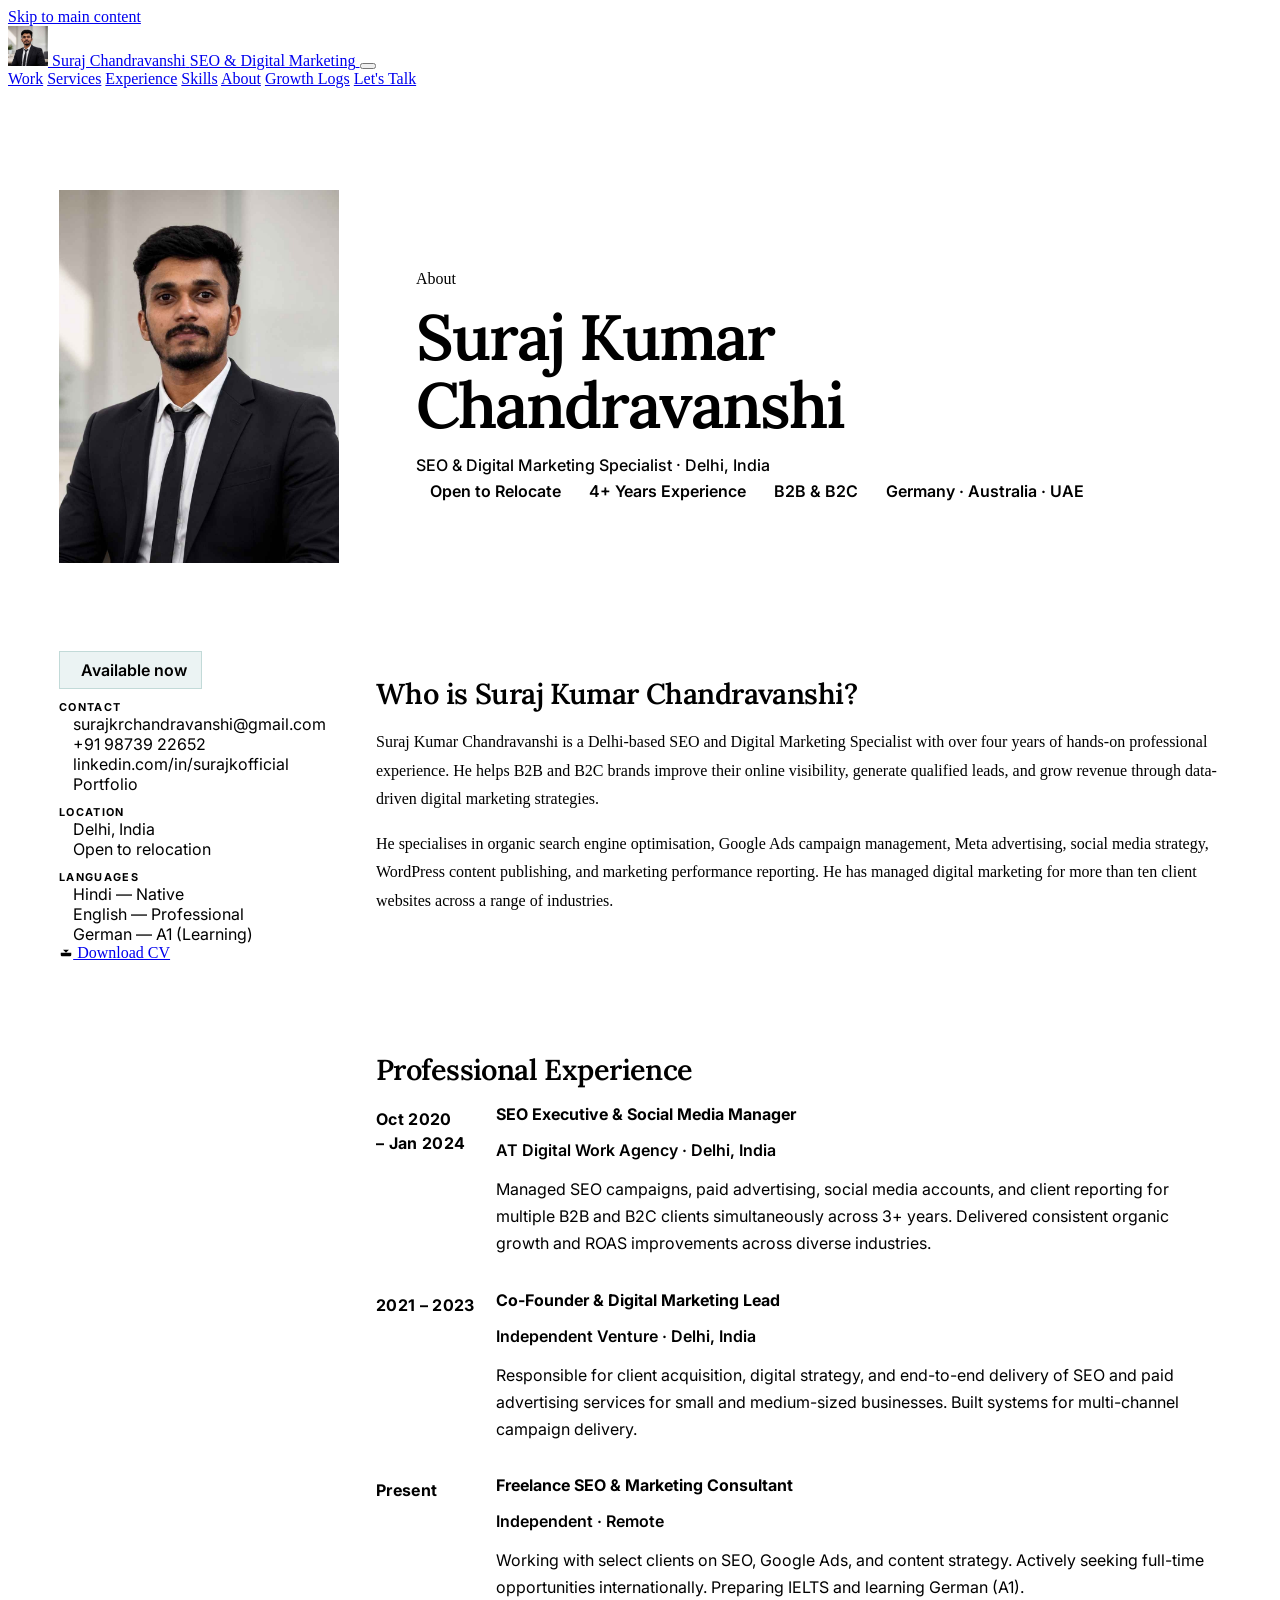
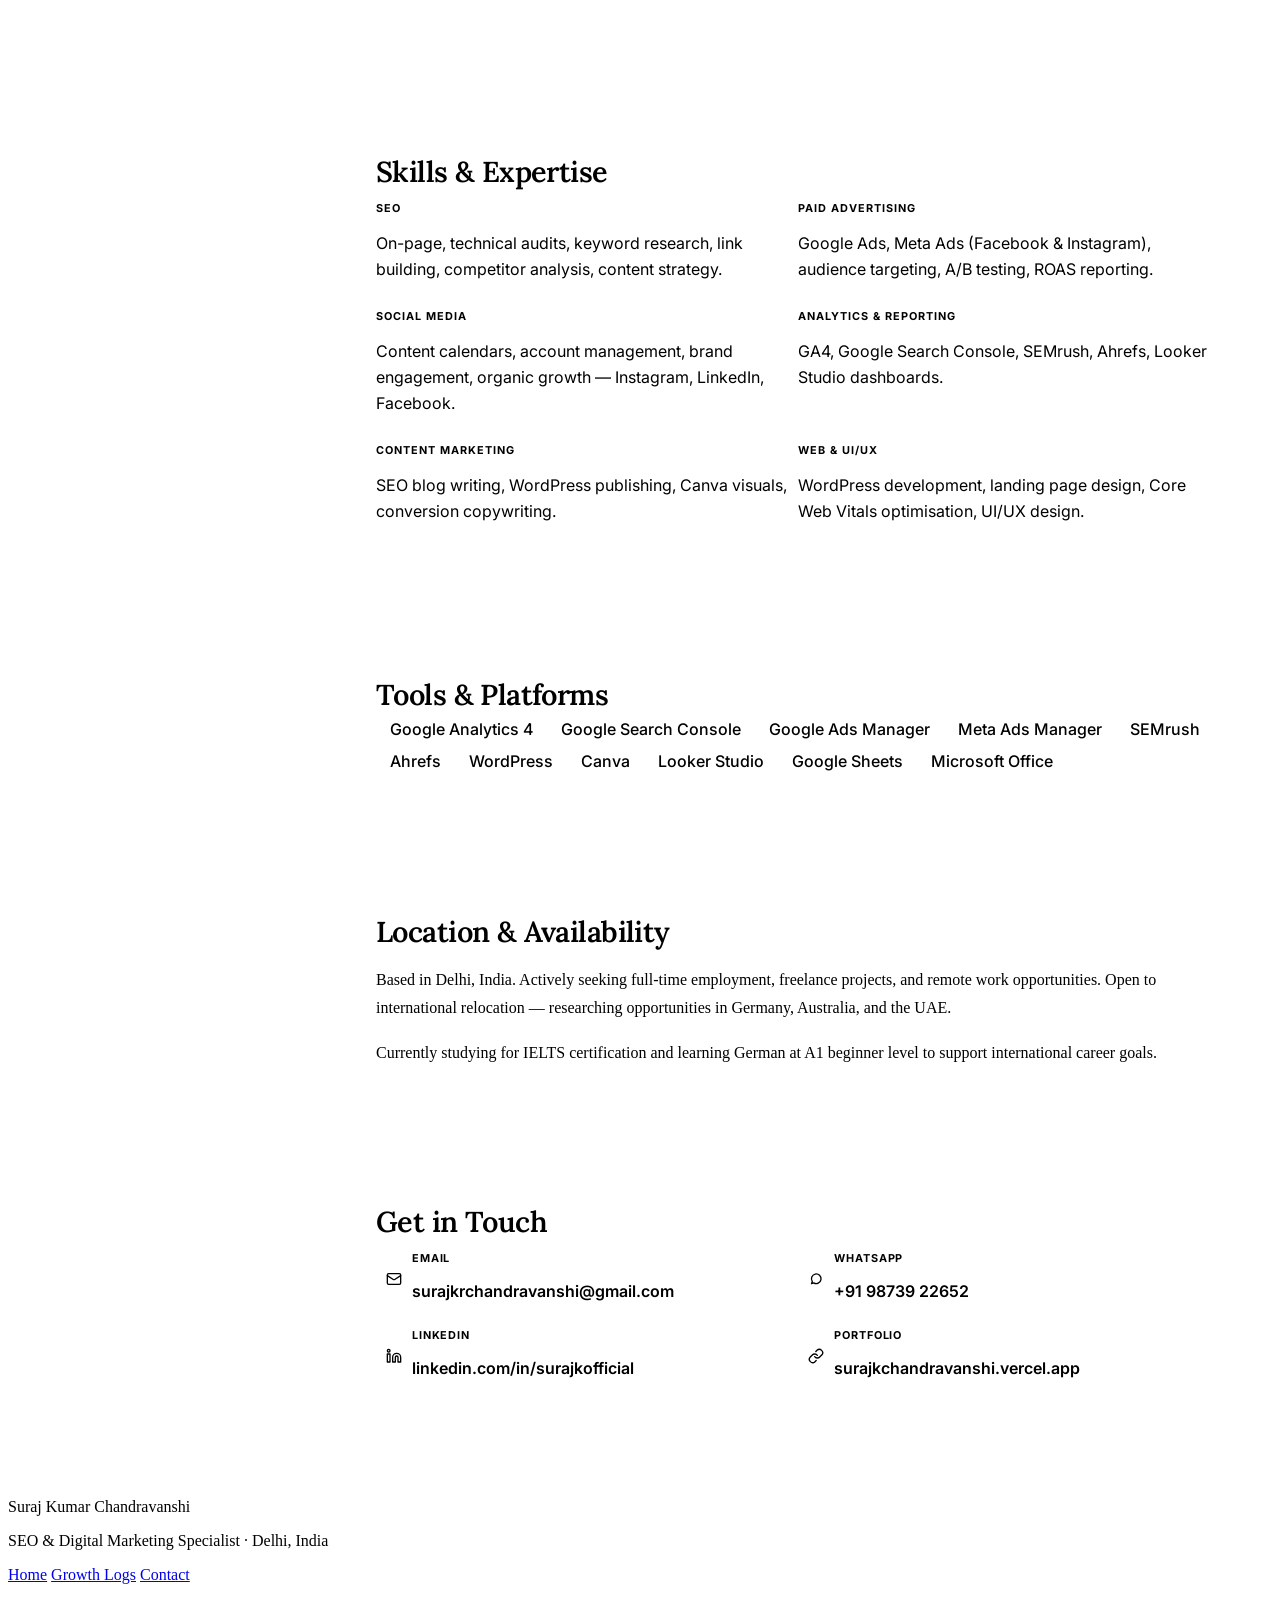
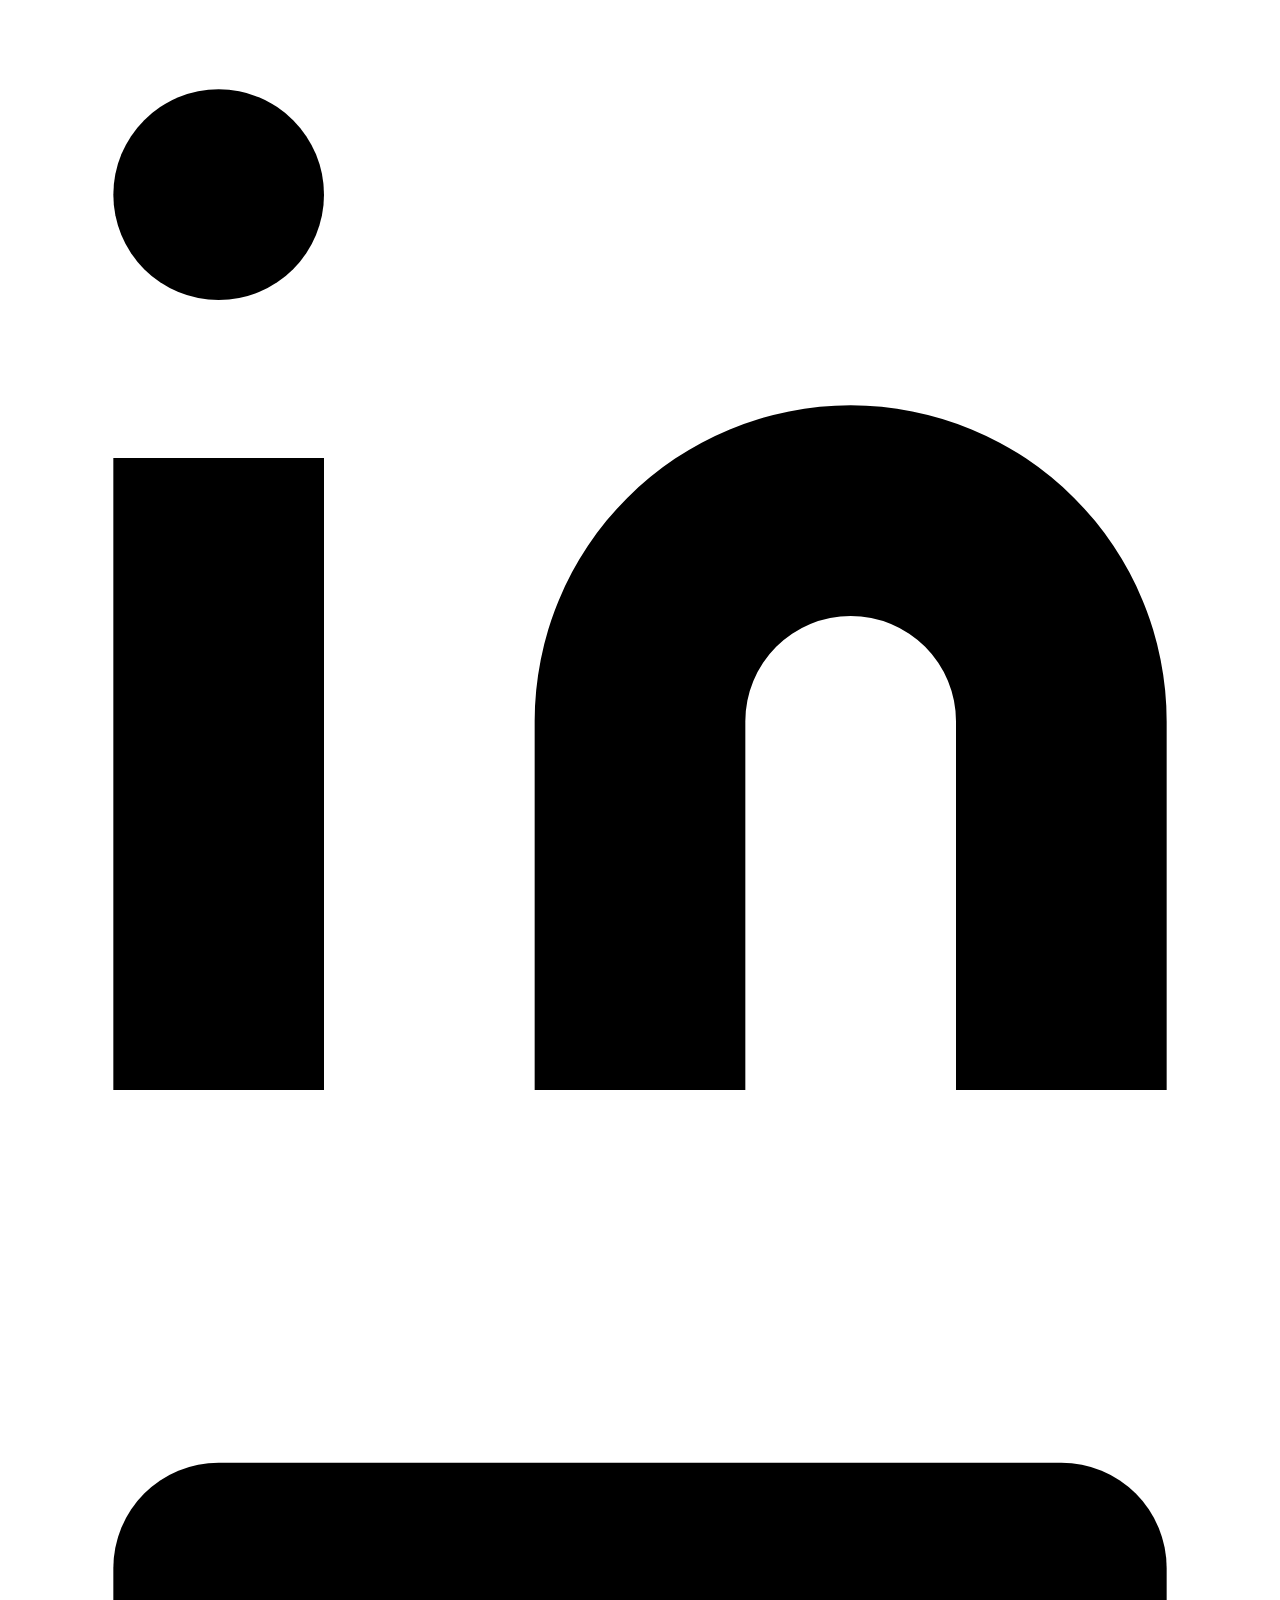
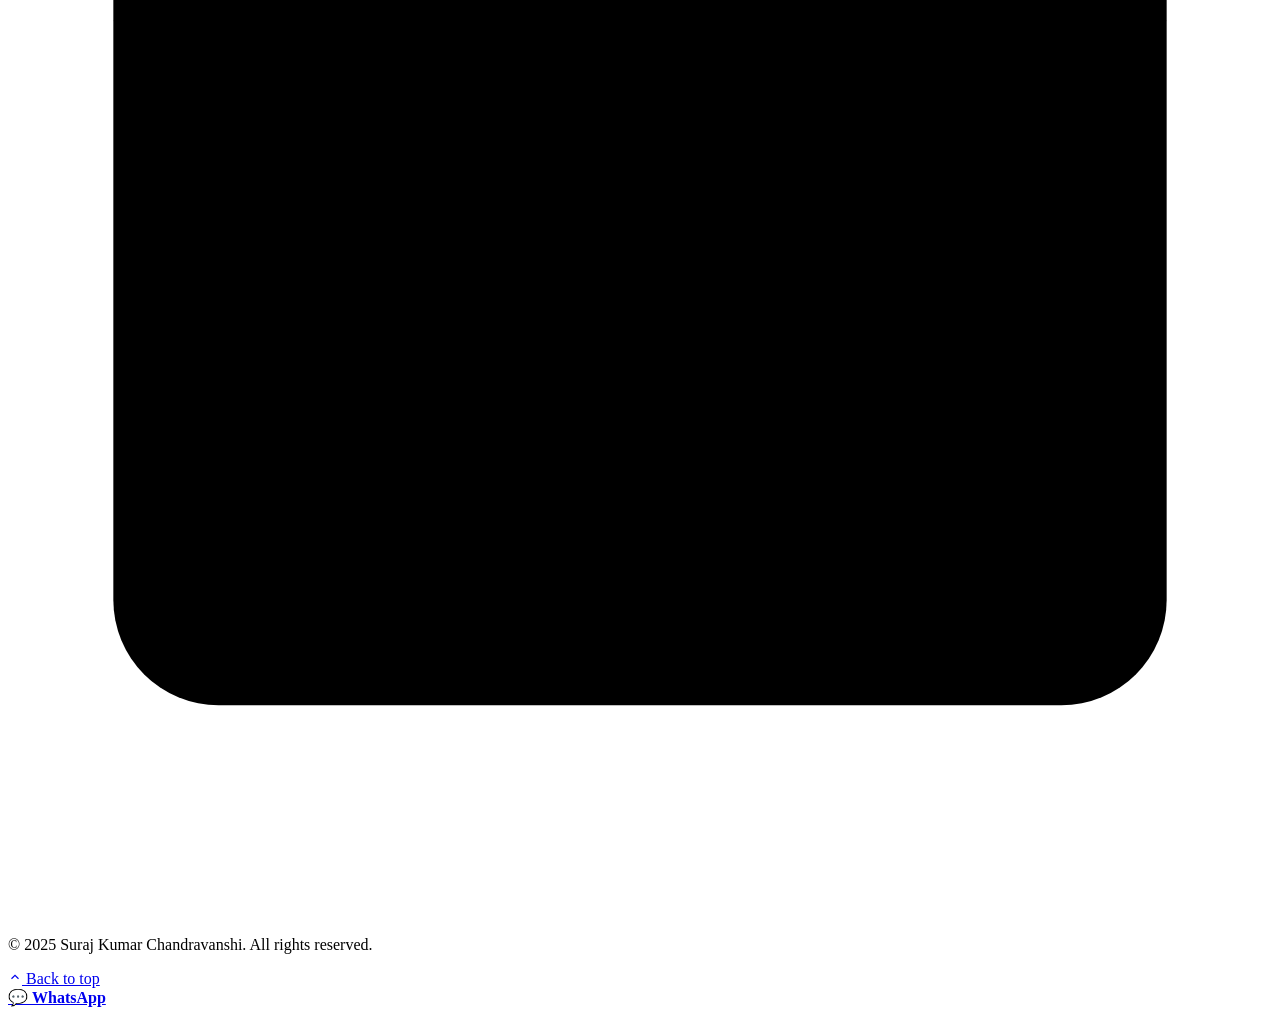
==== commit ea7405fb: "Add files via upload" ====
--- a/about.html
+++ b/about.html
@@ -1,732 +1,750 @@
 <!doctype html>
 <html lang="en">
-  <head>
-    <meta charset="UTF-8" />
-    <meta name="viewport" content="width=device-width, initial-scale=1.0" />
-    <title>About Suraj Kumar Chandravanshi — SEO &amp; Digital Marketing Specialist</title>
-    <meta name="description" content="Suraj Kumar Chandravanshi is a Delhi-based SEO and Digital Marketing Specialist with 4+ years of experience in organic growth, Google Ads, and content strategy." />
-    <link rel="canonical" href="https://surajkchandravanshi.vercel.app/about" />
-    <link rel="alternate" hreflang="en" href="https://surajkchandravanshi.vercel.app/about" />
-    <link rel="alternate" hreflang="x-default" href="https://surajkchandravanshi.vercel.app/about" />
-    <meta property="og:type" content="profile" />
-    <meta property="og:url" content="https://surajkchandravanshi.vercel.app/about" />
-    <meta property="og:title" content="About Suraj Kumar Chandravanshi — SEO &amp; Digital Marketing Specialist" />
-    <meta property="og:description" content="Suraj Kumar Chandravanshi is a Delhi-based SEO and Digital Marketing Specialist with 4+ years of experience helping B2B and B2C brands grow online." />
-    <meta property="og:image" content="https://surajkchandravanshi.vercel.app/assets/suraj-hero.jpg" />
-    <link rel="preconnect" href="https://fonts.googleapis.com" />
-    <link rel="preconnect" href="https://fonts.gstatic.com" crossorigin />
-    <link href="https://fonts.googleapis.com/css2?family=Lora:ital,wght@0,400;0,500;0,600;0,700;1,400;1,500&family=Inter:wght@400;450;500;600;700&display=swap" rel="stylesheet" />
-    <link rel="icon" type="image/svg+xml" href="assets/favicon.svg" />
-    <link rel="stylesheet" href="styles.css" />
-
-    <script type="application/ld+json">
-    {
-      "@context": "https://schema.org",
-      "@type": "Person",
-      "name": "Suraj Kumar Chandravanshi",
-      "alternateName": ["Suraj Chandravanshi", "Suraj Kumar"],
-      "url": "https://surajkchandravanshi.vercel.app/",
-      "image": "https://surajkchandravanshi.vercel.app/assets/suraj-hero.jpg",
-      "jobTitle": "SEO & Digital Marketing Specialist",
-      "description": "Suraj Kumar Chandravanshi is a Delhi-based SEO and Digital Marketing Specialist with over four years of hands-on experience helping B2B and B2C brands improve their online visibility, generate leads, and grow revenue through organic search, paid advertising, and content marketing.",
-      "email": "surajkrchandravanshi@gmail.com",
-      "telephone": "+91-9873922652",
-      "address": {
-        "@type": "PostalAddress",
-        "addressLocality": "Delhi",
-        "addressRegion": "Delhi",
-        "addressCountry": "IN"
-      },
-      "sameAs": [
-        "https://www.linkedin.com/in/surajkofficial/",
-        "https://www.instagram.com/surajchandravanshi1008/"
-      ]
-    }
-    </script>
-
-    <style>
-      /* ── ABOUT PAGE LAYOUT ─────────────────────────────────────────── */
-
-      /* Hero band — photo left, name + kicker right */
-      .about-hero {
-        display: grid;
-        grid-template-columns: 260px 1fr;
-        gap: clamp(32px, 5vw, 72px);
-        align-items: end;
-        padding: clamp(56px, 8vw, 104px) clamp(18px, 4vw, 58px) 0;
-        border-bottom: 1px solid var(--line);
-        background:
-          radial-gradient(ellipse 60% 50% at 100% 0%, rgba(184,145,74,0.06) 0%, transparent 60%),
-          var(--paper);
-      }
-
-      .about-hero__photo-wrap {
-        position: relative;
-      }
-
-      .about-hero__photo-wrap img {
-        width: 100%;
-        aspect-ratio: 3 / 4;
-        object-fit: cover;
-        object-position: center 15%;
-        border-radius: 8px 8px 0 0;
-        display: block;
-        box-shadow: 0 24px 64px rgba(19,16,13,0.18);
-      }
-
-      .about-hero__meta {
-        padding-bottom: clamp(32px, 4vw, 52px);
-        display: flex;
-        flex-direction: column;
-        justify-content: flex-end;
-      }
-
-      .about-hero__name {
-        font-family: "Lora", Georgia, serif;
-        font-size: clamp(2.6rem, 5vw, 4.4rem);
-        font-weight: 600;
-        line-height: 1.05;
-        letter-spacing: -0.025em;
-        color: var(--ink);
-        margin: 12px 0 16px;
-        /* Remove gradient — clean dark text */
-        background: none;
-        -webkit-background-clip: unset;
-        -webkit-text-fill-color: var(--ink);
-        background-clip: unset;
-      }
-
-      .about-hero__role {
-        font-family: "Inter", sans-serif;
-        font-size: 1rem;
-        font-weight: 500;
-        color: var(--muted);
-        margin: 0 0 28px;
-        letter-spacing: 0;
-      }
-
-      .about-hero__tags {
-        display: flex;
-        flex-wrap: wrap;
-        gap: 10px;
-      }
-
-      .about-hero__tag {
-        display: inline-flex;
-        align-items: center;
-        gap: 6px;
-        padding: 7px 14px;
-        border: 1px solid var(--line);
-        border-radius: 999px;
-        font-family: "Inter", sans-serif;
-        font-size: 0.82rem;
-        font-weight: 500;
-        color: var(--ink-soft);
-        background: rgba(255,255,255,0.8);
-      }
-
-      .about-hero__tag--accent {
-        border-color: rgba(184,145,74,0.3);
-        background: rgba(184,145,74,0.06);
-        color: var(--bronze);
-        font-weight: 600;
-      }
-
-      /* ── BODY GRID ─────────────────────────────────────────────────── */
-      .about-body {
-        display: grid;
-        grid-template-columns: 260px 1fr;
-        gap: clamp(32px, 5vw, 72px);
-        padding: clamp(48px, 6vw, 80px) clamp(18px, 4vw, 58px);
-        align-items: start;
-      }
-
-      /* Sticky sidebar */
-      .about-sidebar {
-        position: sticky;
-        top: 90px;
-        display: flex;
-        flex-direction: column;
-        gap: 32px;
-      }
-
-      .about-sidebar__block {
-        display: flex;
-        flex-direction: column;
-        gap: 12px;
-      }
-
-      .about-sidebar__label {
-        font-family: "Inter", sans-serif;
-        font-size: 0.7rem;
-        font-weight: 700;
-        letter-spacing: 0.12em;
-        text-transform: uppercase;
-        color: var(--bronze);
-      }
-
-      .about-sidebar__label::after {
-        content: "";
-        display: block;
-        width: 20px;
-        height: 2px;
-        margin-top: 4px;
-        background: var(--bronze);
-        border-radius: 2px;
-      }
-
-      .about-sidebar__link {
-        display: flex;
-        align-items: center;
-        gap: 8px;
-        font-family: "Inter", sans-serif;
-        font-size: 0.88rem;
-        color: var(--muted);
-        text-decoration: none;
-        transition: color 150ms;
-      }
-
-      .about-sidebar__link:hover {
-        color: var(--ink);
-      }
-
-      .about-sidebar__link svg {
-        width: 14px;
-        height: 14px;
-        flex-shrink: 0;
-        fill: none;
-        stroke: currentColor;
-        stroke-width: 1.8;
-        stroke-linecap: round;
-        stroke-linejoin: round;
-      }
-
-      .about-sidebar__avail {
-        display: inline-flex;
-        align-items: center;
-        gap: 7px;
-        padding: 8px 14px;
-        border-radius: 999px;
-        background: rgba(13,122,112,0.08);
-        border: 1px solid rgba(13,122,112,0.18);
-        font-family: "Inter", sans-serif;
-        font-size: 0.8rem;
-        font-weight: 600;
-        color: var(--teal);
-      }
-
-      .about-sidebar__avail::before {
-        content: "";
-        width: 7px;
-        height: 7px;
-        border-radius: 50%;
-        background: var(--teal);
-        flex-shrink: 0;
-        animation: pulse-dot 2s ease-in-out infinite;
-      }
-
-      /* ── MAIN CONTENT ───────────────────────────────────────────────── */
-      .about-main {
-        display: flex;
-        flex-direction: column;
-        gap: 0;
-      }
-
-      .about-section {
-        padding-bottom: clamp(36px, 5vw, 56px);
-        margin-bottom: clamp(36px, 5vw, 56px);
-        border-bottom: 1px solid var(--line);
-      }
-
-      .about-section:last-child {
-        border-bottom: none;
-        margin-bottom: 0;
+<head>
+  <meta charset="UTF-8" />
+  <meta name="viewport" content="width=device-width, initial-scale=1.0" />
+
+  <title>About — Suraj Kumar Chandravanshi · SEO &amp; Digital Marketing Specialist</title>
+  <meta name="description" content="Learn about Suraj Kumar Chandravanshi — Delhi-based SEO and Digital Marketing Specialist with 4+ years of experience helping B2B and B2C brands grow online." />
+  <meta name="robots" content="index, follow" />
+  <link rel="canonical" href="https://surajkchandravanshi.vercel.app/about" />
+
+  <meta property="og:type" content="profile" />
+  <meta property="og:url" content="https://surajkchandravanshi.vercel.app/about" />
+  <meta property="og:title" content="About Suraj Kumar Chandravanshi — SEO &amp; Digital Marketing Specialist" />
+  <meta property="og:description" content="4+ years helping B2B and B2C brands grow through organic search, paid ads, and data-driven digital marketing strategy." />
+  <meta property="og:image" content="https://surajkchandravanshi.vercel.app/assets/suraj-hero.jpg" />
+
+  <link rel="preconnect" href="https://fonts.googleapis.com" />
+  <link rel="preconnect" href="https://fonts.gstatic.com" crossorigin />
+  <link href="https://fonts.googleapis.com/css2?family=Lora:ital,wght@0,400;0,500;0,600;0,700;1,400;1,500&family=Inter:opsz,wght@14..32,300;14..32,400;14..32,500;14..32,600;14..32,700&display=swap" rel="stylesheet" />
+  <link rel="icon" type="image/svg+xml" href="assets/favicon.svg" />
+
+  <link rel="stylesheet" href="css/base.css" />
+  <link rel="stylesheet" href="css/layout.css" />
+  <link rel="stylesheet" href="css/components.css" />
+  <link rel="stylesheet" href="css/responsive.css" />
+
+  <script type="application/ld+json">
+  {
+    "@context": "https://schema.org",
+    "@type": "Person",
+    "name": "Suraj Kumar Chandravanshi",
+    "url": "https://surajkchandravanshi.vercel.app/",
+    "image": "https://surajkchandravanshi.vercel.app/assets/suraj-hero.jpg",
+    "jobTitle": "SEO & Digital Marketing Specialist",
+    "address": { "@type": "PostalAddress", "addressLocality": "Delhi", "addressCountry": "IN" },
+    "email": "surajkrchandravanshi@gmail.com",
+    "sameAs": ["https://www.linkedin.com/in/surajkofficial/"]
+  }
+  </script>
+
+  <style>
+    /* ── ABOUT PAGE SPECIFIC ─────────────────────────────────── */
+
+    .about-hero-band {
+      display: grid;
+      grid-template-columns: 280px 1fr;
+      gap: clamp(40px, 6vw, 88px);
+      align-items: end;
+      padding: clamp(56px, 8vw, 104px) clamp(20px, 4vw, 60px) 0;
+      background:
+        radial-gradient(ellipse 60% 50% at 100% 0%, rgba(166,124,58,0.06) 0%, transparent 60%),
+        var(--paper);
+      border-bottom: 1px solid var(--line);
+    }
+
+    .about-hero-photo {
+      width: 100%;
+      aspect-ratio: 3/4;
+      object-fit: cover;
+      object-position: center 15%;
+      border-radius: var(--radius-md) var(--radius-md) 0 0;
+      box-shadow: var(--shadow-lg);
+      display: block;
+    }
+
+    .about-hero-meta {
+      padding-bottom: clamp(36px, 5vw, 56px);
+      display: flex;
+      flex-direction: column;
+      justify-content: flex-end;
+    }
+
+    .about-hero-name {
+      font-family: "Lora", Georgia, serif;
+      font-size: clamp(2.4rem, 5vw, 4.2rem);
+      font-weight: 600;
+      line-height: 1.06;
+      letter-spacing: -0.03em;
+      color: var(--ink);
+      margin: var(--space-3) 0 var(--space-4);
+    }
+
+    .about-hero-role {
+      font-family: "Inter", sans-serif;
+      font-size: var(--text-base);
+      font-weight: 500;
+      color: var(--muted);
+      margin-bottom: var(--space-6);
+    }
+
+    .about-hero-chips {
+      display: flex;
+      flex-wrap: wrap;
+      gap: var(--space-2);
+    }
+
+    .about-chip {
+      display: inline-flex;
+      align-items: center;
+      gap: 6px;
+      padding: 6px 14px;
+      border: 1px solid var(--line);
+      border-radius: var(--radius-full);
+      font-family: "Inter", sans-serif;
+      font-size: var(--text-xs);
+      font-weight: 600;
+      color: var(--muted);
+      background: rgba(255,255,255,0.8);
+    }
+
+    .about-chip--accent {
+      color: var(--bronze);
+      border-color: var(--bronze-glow);
+      background: var(--bronze-pale);
+    }
+
+    /* Body layout */
+    .about-body-grid {
+      display: grid;
+      grid-template-columns: 240px 1fr;
+      gap: clamp(40px, 6vw, 88px);
+      align-items: start;
+      padding: clamp(48px, 7vw, 88px) clamp(20px, 4vw, 60px);
+    }
+
+    /* Sidebar */
+    .about-sidebar {
+      position: sticky;
+      top: calc(var(--header-h) + 24px);
+      display: flex;
+      flex-direction: column;
+      gap: var(--space-8);
+    }
+
+    .sidebar-block-label {
+      font-family: "Inter", sans-serif;
+      font-size: 0.68rem;
+      font-weight: 700;
+      letter-spacing: 0.12em;
+      text-transform: uppercase;
+      color: var(--bronze);
+      margin-bottom: var(--space-3);
+      display: flex;
+      align-items: center;
+      gap: var(--space-2);
+    }
+
+    .sidebar-block-label::after {
+      content: "";
+      flex: 1;
+      height: 1px;
+      background: var(--line);
+    }
+
+    .sidebar-link {
+      display: flex;
+      align-items: center;
+      gap: var(--space-3);
+      padding: var(--space-2) 0;
+      font-family: "Inter", sans-serif;
+      font-size: var(--text-sm);
+      color: var(--muted);
+      text-decoration: none;
+      transition: color var(--duration-fast) var(--ease);
+      border-bottom: 1px solid var(--line-soft);
+    }
+
+    .sidebar-link:last-child { border-bottom: none; }
+
+    .sidebar-link:hover { color: var(--ink); }
+
+    .sidebar-link svg {
+      width: 14px;
+      height: 14px;
+      flex-shrink: 0;
+      fill: none;
+      stroke: var(--bronze);
+      stroke-width: 2;
+      stroke-linecap: round;
+      stroke-linejoin: round;
+    }
+
+    .avail-pill {
+      display: inline-flex;
+      align-items: center;
+      gap: var(--space-2);
+      padding: 8px 14px;
+      border-radius: var(--radius-full);
+      background: rgba(10,107,98,0.08);
+      border: 1px solid rgba(10,107,98,0.18);
+      font-family: "Inter", sans-serif;
+      font-size: var(--text-sm);
+      font-weight: 600;
+      color: var(--teal);
+    }
+
+    .avail-pill::before {
+      content: "";
+      width: 7px;
+      height: 7px;
+      border-radius: 50%;
+      background: var(--teal);
+      animation: pulse-dot 2s ease-in-out infinite;
+      flex-shrink: 0;
+    }
+
+    /* Main content */
+    .about-main-content {
+      display: flex;
+      flex-direction: column;
+    }
+
+    .about-section {
+      padding-bottom: clamp(36px, 5vw, 56px);
+      margin-bottom: clamp(36px, 5vw, 56px);
+      border-bottom: 1px solid var(--line-soft);
+    }
+
+    .about-section:last-child {
+      border-bottom: none;
+      margin-bottom: 0;
+      padding-bottom: 0;
+    }
+
+    .about-section-title {
+      font-family: "Lora", Georgia, serif;
+      font-size: clamp(1.3rem, 2.5vw, 1.8rem);
+      font-weight: 600;
+      color: var(--ink);
+      letter-spacing: -0.02em;
+      margin-bottom: var(--space-5);
+    }
+
+    .about-prose {
+      font-size: clamp(var(--text-base), 1.6vw, var(--text-md));
+      line-height: 1.78;
+      color: var(--ink-soft);
+      margin-bottom: var(--space-4);
+    }
+
+    .about-prose:last-child { margin-bottom: 0; }
+
+    /* Experience list */
+    .exp-list {
+      display: flex;
+      flex-direction: column;
+      gap: 0;
+    }
+
+    .exp-item {
+      display: grid;
+      grid-template-columns: 120px 1fr;
+      gap: var(--space-6);
+      padding: var(--space-6) 0;
+      border-bottom: 1px solid var(--line-soft);
+    }
+
+    .exp-item:first-child { padding-top: 0; }
+    .exp-item:last-child { border-bottom: none; padding-bottom: 0; }
+
+    .exp-date {
+      font-family: "Inter", sans-serif;
+      font-size: var(--text-xs);
+      font-weight: 700;
+      color: var(--bronze);
+      letter-spacing: 0.02em;
+      line-height: 1.5;
+      padding-top: 3px;
+    }
+
+    .exp-role {
+      font-family: "Inter", sans-serif;
+      font-size: var(--text-base);
+      font-weight: 700;
+      color: var(--ink);
+      margin-bottom: 2px;
+    }
+
+    .exp-company {
+      font-family: "Inter", sans-serif;
+      font-size: var(--text-sm);
+      font-weight: 600;
+      color: var(--teal);
+      margin-bottom: var(--space-3);
+    }
+
+    .exp-desc {
+      font-family: "Inter", sans-serif;
+      font-size: var(--text-sm);
+      color: var(--muted);
+      line-height: 1.7;
+    }
+
+    /* Skills grid */
+    .skills-2col {
+      display: grid;
+      grid-template-columns: 1fr 1fr;
+      gap: var(--space-3);
+    }
+
+    .skill-card {
+      padding: var(--space-5);
+      background: var(--cream);
+      border: 1px solid var(--line);
+      border-radius: var(--radius);
+      transition: border-color var(--duration) var(--ease), transform var(--duration) var(--ease);
+    }
+
+    .skill-card:hover {
+      border-color: var(--bronze-glow);
+      transform: translateY(-2px);
+    }
+
+    .skill-card-label {
+      font-family: "Inter", sans-serif;
+      font-size: 0.68rem;
+      font-weight: 700;
+      letter-spacing: 0.09em;
+      text-transform: uppercase;
+      color: var(--bronze);
+      margin-bottom: var(--space-2);
+    }
+
+    .skill-card-desc {
+      font-family: "Inter", sans-serif;
+      font-size: var(--text-sm);
+      color: var(--muted);
+      line-height: 1.6;
+    }
+
+    /* Tools pill list */
+    .tools-pill-list {
+      display: flex;
+      flex-wrap: wrap;
+      gap: var(--space-2);
+      margin-top: var(--space-2);
+    }
+
+    .tools-pill {
+      padding: 6px 14px;
+      border: 1px solid var(--line);
+      border-radius: var(--radius-full);
+      font-family: "Inter", sans-serif;
+      font-size: var(--text-sm);
+      font-weight: 500;
+      color: var(--ink-soft);
+      background: rgba(255,255,255,0.8);
+    }
+
+    /* Contact cards */
+    .contact-cards {
+      display: grid;
+      grid-template-columns: 1fr 1fr;
+      gap: var(--space-3);
+    }
+
+    .contact-card {
+      display: flex;
+      align-items: center;
+      gap: var(--space-3);
+      padding: var(--space-5);
+      background: var(--cream);
+      border: 1px solid var(--line);
+      border-radius: var(--radius);
+      text-decoration: none;
+      color: inherit;
+      transition: border-color var(--duration) var(--ease),
+                  transform var(--duration) var(--ease),
+                  box-shadow var(--duration) var(--ease);
+    }
+
+    .contact-card:hover {
+      border-color: var(--bronze-glow);
+      transform: translateY(-2px);
+      box-shadow: var(--shadow-sm);
+    }
+
+    .contact-card-icon {
+      width: 36px;
+      height: 36px;
+      border-radius: var(--radius);
+      background: var(--bronze-pale);
+      border: 1px solid var(--bronze-glow);
+      display: flex;
+      align-items: center;
+      justify-content: center;
+      flex-shrink: 0;
+      color: var(--bronze);
+    }
+
+    .contact-card-icon svg {
+      width: 16px;
+      height: 16px;
+      fill: none;
+      stroke: currentColor;
+      stroke-width: 2;
+      stroke-linecap: round;
+      stroke-linejoin: round;
+    }
+
+    .contact-card-label {
+      font-family: "Inter", sans-serif;
+      font-size: 0.68rem;
+      font-weight: 700;
+      letter-spacing: 0.08em;
+      text-transform: uppercase;
+      color: var(--bronze);
+      margin-bottom: 2px;
+    }
+
+    .contact-card-value {
+      font-family: "Inter", sans-serif;
+      font-size: var(--text-sm);
+      font-weight: 600;
+      color: var(--ink);
+      overflow-wrap: anywhere;
+    }
+
+    /* ── RESPONSIVE ─────────────────────────────────────────── */
+    @media (max-width: 900px) {
+      .about-hero-band {
+        grid-template-columns: 1fr;
         padding-bottom: 0;
       }
 
-      .about-section h2 {
-        font-family: "Lora", Georgia, serif;
-        font-size: clamp(1.4rem, 2.5vw, 1.9rem);
-        font-weight: 600;
-        line-height: 1.2;
-        letter-spacing: -0.015em;
-        color: var(--ink);
-        margin: 0 0 18px;
+      .about-hero-photo {
+        aspect-ratio: 16/9;
+        max-height: 380px;
+        border-radius: var(--radius-md);
+        object-position: center 20%;
       }
 
-      .about-section p {
-        font-family: "Inter", sans-serif;
-        font-size: 1rem;
-        line-height: 1.78;
-        color: var(--ink-soft);
-        margin: 0 0 14px;
-        max-width: 680px;
+      .about-body-grid {
+        grid-template-columns: 1fr;
       }
 
-      .about-section p:last-child {
-        margin-bottom: 0;
+      .about-sidebar {
+        position: static;
+        flex-direction: row;
+        flex-wrap: wrap;
+        gap: var(--space-6);
       }
 
-      /* Experience items */
-      .about-exp-list {
-        display: flex;
+      .sidebar-block { min-width: 200px; }
+    }
+
+    @media (max-width: 600px) {
+      .skills-2col,
+      .contact-cards {
+        grid-template-columns: 1fr;
+      }
+
+      .exp-item {
+        grid-template-columns: 1fr;
+        gap: var(--space-2);
+      }
+
+      .about-sidebar {
         flex-direction: column;
-        gap: 0;
       }
-
-      .about-exp-item {
-        display: grid;
-        grid-template-columns: 130px 1fr;
-        gap: 20px;
-        padding: 24px 0;
-        border-bottom: 1px solid var(--line);
-      }
-
-      .about-exp-item:first-child {
-        padding-top: 0;
-      }
-
-      .about-exp-item:last-child {
-        border-bottom: none;
-        padding-bottom: 0;
-      }
-
-      .about-exp-date {
-        font-family: "Inter", sans-serif;
-        font-size: 0.8rem;
-        font-weight: 600;
-        color: var(--bronze);
-        padding-top: 3px;
-        line-height: 1.4;
-      }
-
-      .about-exp-detail h3 {
-        font-family: "Inter", sans-serif;
-        font-size: 0.96rem;
-        font-weight: 700;
-        color: var(--ink);
-        margin: 0 0 3px;
-        letter-spacing: -0.01em;
-      }
-
-      .about-exp-company {
-        font-size: 0.85rem;
-        font-weight: 500;
-        color: var(--teal);
-        font-family: "Inter", sans-serif;
-        margin: 0 0 8px;
-      }
-
-      .about-exp-detail p {
-        font-size: 0.9rem;
-        color: var(--muted);
-        margin: 0;
-        max-width: none;
-        line-height: 1.65;
-      }
-
-      /* Skills grid */
-      .about-skills-grid {
-        display: grid;
-        grid-template-columns: repeat(2, 1fr);
-        gap: 12px;
-        margin-top: 4px;
-      }
-
-      .about-skill-card {
-        padding: 16px 18px;
-        border: 1px solid var(--line);
-        border-radius: 8px;
-        background: rgba(255,255,255,0.7);
-        transition: border-color 150ms, transform 150ms;
-      }
-
-      .about-skill-card:hover {
-        border-color: rgba(184,145,74,0.3);
-        transform: translateY(-2px);
-      }
-
-      .about-skill-card__label {
-        font-family: "Inter", sans-serif;
-        font-size: 0.7rem;
-        font-weight: 700;
-        letter-spacing: 0.08em;
-        text-transform: uppercase;
-        color: var(--bronze);
-        margin-bottom: 5px;
-      }
-
-      .about-skill-card__desc {
-        font-family: "Inter", sans-serif;
-        font-size: 0.84rem;
-        color: var(--muted);
-        line-height: 1.5;
-        margin: 0;
-      }
-
-      /* Tools pill list */
-      .about-tools-list {
-        display: flex;
-        flex-wrap: wrap;
-        gap: 10px;
-        margin-top: 4px;
-      }
-
-      .about-tools-list span {
-        padding: 7px 14px;
-        border: 1px solid var(--line);
-        border-radius: 999px;
-        font-family: "Inter", sans-serif;
-        font-size: 0.84rem;
-        font-weight: 500;
-        color: var(--ink-soft);
-        background: rgba(255,255,255,0.8);
-      }
-
-      /* Contact links */
-      .about-contact-grid {
-        display: grid;
-        grid-template-columns: repeat(2, 1fr);
-        gap: 10px;
-        margin-top: 4px;
-      }
-
-      .about-contact-item {
-        display: flex;
-        align-items: center;
-        gap: 10px;
-        padding: 14px 16px;
-        border: 1px solid var(--line);
-        border-radius: 8px;
-        background: rgba(255,255,255,0.7);
-        text-decoration: none;
-        transition: border-color 150ms, background 150ms;
-      }
-
-      .about-contact-item:hover {
-        border-color: rgba(184,145,74,0.3);
-        background: rgba(255,255,255,0.95);
-      }
-
-      .about-contact-item svg {
-        width: 16px;
-        height: 16px;
-        fill: none;
-        stroke: var(--bronze);
-        stroke-width: 1.8;
-        stroke-linecap: round;
-        stroke-linejoin: round;
-        flex-shrink: 0;
-      }
-
-      .about-contact-item__text {
-        display: flex;
-        flex-direction: column;
-        gap: 1px;
-      }
-
-      .about-contact-item__label {
-        font-family: "Inter", sans-serif;
-        font-size: 0.7rem;
-        font-weight: 700;
-        letter-spacing: 0.08em;
-        text-transform: uppercase;
-        color: var(--bronze);
-      }
-
-      .about-contact-item__value {
-        font-family: "Inter", sans-serif;
-        font-size: 0.84rem;
-        font-weight: 500;
-        color: var(--ink);
-        overflow-wrap: anywhere;
-      }
-
-      /* ── RESPONSIVE ─────────────────────────────────────────────────── */
-      @media (max-width: 820px) {
-        .about-hero,
-        .about-body {
-          grid-template-columns: 1fr;
-        }
-
-        .about-hero__photo-wrap img {
-          aspect-ratio: 16 / 9;
-          border-radius: 8px;
-          object-position: center 20%;
-          max-height: 380px;
-        }
-
-        .about-sidebar {
-          position: static;
-          flex-direction: row;
-          flex-wrap: wrap;
-          gap: 20px;
-        }
-
-        .about-sidebar__block {
-          min-width: 180px;
-        }
-
-        .about-skills-grid,
-        .about-contact-grid {
-          grid-template-columns: 1fr;
-        }
-      }
-    </style>
-  </head>
-
-  <body>
-    <a class="skip-link" href="#main-content">Skip to main content</a>
-
-    <!-- ═══ HEADER — matches homepage exactly (photo brand-mark) ═══ -->
-    <header class="site-header" data-header>
-      <a class="brand" href="/" aria-label="Suraj Kumar Chandravanshi portfolio home">
-        <span class="brand-mark">
-          <img src="assets/suraj-hero.jpg" alt="Suraj Kumar Chandravanshi" width="48" height="48" loading="eager" decoding="async" />
-        </span>
-        <span>Suraj Chandravanshi</span>
-      </a>
-      <button class="nav-toggle" type="button" aria-label="Open menu" aria-expanded="false" aria-controls="site-nav" data-nav-toggle>
-        <span></span><span></span><span></span>
-      </button>
-      <nav class="site-nav" id="site-nav" data-nav>
-        <a href="/#work">Work</a>
-        <a href="/#services">Services</a>
-        <a href="/#experience">Experience</a>
-        <a href="/#skills">Skills</a>
-        <a href="/growth-logs">Growth Logs</a>
-        <a href="/#contact">Contact</a>
-      </nav>
-    </header>
-
-    <main id="main-content">
-
-      <!-- ═══ ABOUT HERO — photo + name, aligned grid ═══ -->
-      <section class="about-hero">
-        <div class="about-hero__photo-wrap">
-          <img
-            src="assets/suraj-hero.jpg"
-            alt="Suraj Kumar Chandravanshi — SEO and Digital Marketing Specialist based in Delhi, India"
-            fetchpriority="high"
-            decoding="async"
-          />
+    }
+  </style>
+</head>
+
+<body>
+  <div class="scroll-progress" id="scroll-progress" aria-hidden="true"></div>
+  <a class="skip-link" href="#about-main">Skip to main content</a>
+
+  <!-- ══ HEADER ══ -->
+  <header class="site-header" role="banner" data-header>
+    <a class="brand" href="/" aria-label="Suraj Kumar Chandravanshi — Home">
+      <span class="brand-mark">
+        <img src="assets/suraj-hero.jpg" alt="Suraj Kumar Chandravanshi" width="40" height="40" loading="eager" decoding="async" />
+      </span>
+      <span>
+        <span class="brand-name">Suraj Chandravanshi</span>
+        <span class="brand-role">SEO &amp; Digital Marketing</span>
+      </span>
+    </a>
+
+    <button class="nav-toggle" type="button" aria-label="Toggle navigation" aria-expanded="false" aria-controls="site-nav">
+      <span></span><span></span><span></span>
+    </button>
+
+    <nav class="site-nav" id="site-nav" role="navigation" aria-label="Main navigation">
+      <a class="nav-link" href="/#work">Work</a>
+      <a class="nav-link" href="/#services">Services</a>
+      <a class="nav-link" href="/#experience">Experience</a>
+      <a class="nav-link" href="/#skills">Skills</a>
+      <a class="nav-link active" href="/about">About</a>
+      <a class="nav-link" href="/growth-logs">Growth Logs</a>
+      <a class="nav-link nav-cta" href="/#contact">Let's Talk</a>
+    </nav>
+  </header>
+
+  <main id="about-main">
+
+    <!-- ══ HERO BAND ══ -->
+    <section class="about-hero-band" aria-labelledby="about-name">
+      <div class="reveal">
+        <img
+          class="about-hero-photo"
+          src="assets/suraj-hero.jpg"
+          alt="Suraj Kumar Chandravanshi — SEO and Digital Marketing Specialist"
+          width="280"
+          height="373"
+          fetchpriority="high"
+          decoding="async"
+        />
+      </div>
+
+      <div class="about-hero-meta reveal reveal-delay-2">
+        <p class="section-kicker">About</p>
+        <h1 class="about-hero-name" id="about-name">Suraj Kumar<br>Chandravanshi</h1>
+        <p class="about-hero-role">SEO &amp; Digital Marketing Specialist · Delhi, India</p>
+        <div class="about-hero-chips">
+          <span class="about-chip about-chip--accent">Open to Relocate</span>
+          <span class="about-chip">4+ Years Experience</span>
+          <span class="about-chip">B2B &amp; B2C</span>
+          <span class="about-chip">Germany · Australia · UAE</span>
         </div>
-        <div class="about-hero__meta">
-          <span class="section-kicker">About</span>
-          <h1 class="about-hero__name">Suraj Kumar<br>Chandravanshi</h1>
-          <p class="about-hero__role">SEO &amp; Digital Marketing Specialist · Delhi, India</p>
-          <div class="about-hero__tags">
-            <span class="about-hero__tag--accent about-hero__tag">Open to Relocate</span>
-            <span class="about-hero__tag">4+ Years Experience</span>
-            <span class="about-hero__tag">B2B &amp; B2C</span>
-            <span class="about-hero__tag">Germany · Australia · UAE</span>
+      </div>
+    </section>
+
+    <!-- ══ BODY ══ -->
+    <div class="about-body-grid">
+
+      <!-- SIDEBAR -->
+      <aside aria-label="Quick links and availability" class="reveal">
+
+        <div class="sidebar-block">
+          <span class="avail-pill">Available now</span>
+        </div>
+
+        <div class="sidebar-block" style="margin-top:var(--space-8);">
+          <p class="sidebar-block-label">Contact</p>
+          <a class="sidebar-link" href="mailto:surajkrchandravanshi@gmail.com">
+            <svg viewBox="0 0 24 24"><rect x="2" y="4" width="20" height="16" rx="2"/><path d="m22 7-8.97 5.7a1.94 1.94 0 0 1-2.06 0L2 7"/></svg>
+            surajkrchandravanshi@gmail.com
+          </a>
+          <a class="sidebar-link" href="https://wa.me/919873922652" target="_blank" rel="noreferrer">
+            <svg viewBox="0 0 24 24"><path d="M5.3 19 6.4 15.7a7.2 7.2 0 1 1 2.2 2.1z"/></svg>
+            +91 98739 22652
+          </a>
+          <a class="sidebar-link" href="https://www.linkedin.com/in/surajkofficial/" target="_blank" rel="noreferrer">
+            <svg viewBox="0 0 24 24"><path d="M16 8a6 6 0 0 1 6 6v7h-4v-7a2 2 0 0 0-4 0v7h-4v-7a6 6 0 0 1 6-6z"/><rect x="2" y="9" width="4" height="12"/><circle cx="4" cy="4" r="2"/></svg>
+            linkedin.com/in/surajkofficial
+          </a>
+          <a class="sidebar-link" href="https://surajkchandravanshi.vercel.app/">
+            <svg viewBox="0 0 24 24"><path d="M10 13a5 5 0 0 0 7.54.54l3-3a5 5 0 0 0-7.07-7.07l-1.72 1.71"/><path d="M14 11a5 5 0 0 0-7.54-.54l-3 3a5 5 0 0 0 7.07 7.07l1.71-1.71"/></svg>
+            Portfolio
+          </a>
+        </div>
+
+        <div class="sidebar-block">
+          <p class="sidebar-block-label">Location</p>
+          <a class="sidebar-link" href="#">
+            <svg viewBox="0 0 24 24"><path d="M20 10c0 6-8 12-8 12s-8-6-8-12a8 8 0 0 1 16 0Z"/><circle cx="12" cy="10" r="3"/></svg>
+            Delhi, India
+          </a>
+          <a class="sidebar-link" href="#">
+            <svg viewBox="0 0 24 24"><circle cx="12" cy="12" r="10"/><path d="M12 2a14.5 14.5 0 0 0 0 20A14.5 14.5 0 0 0 12 2"/><path d="M2 12h20"/></svg>
+            Open to relocation
+          </a>
+        </div>
+
+        <div class="sidebar-block">
+          <p class="sidebar-block-label">Languages</p>
+          <a class="sidebar-link" href="#">
+            <svg viewBox="0 0 24 24"><path d="m5 8 6 6m-6 0 6-6"/><path d="M2 5h12M7 2h1"/><path d="m22 22-5-10-5 10M14 18h6"/></svg>
+            Hindi — Native
+          </a>
+          <a class="sidebar-link" href="#">
+            <svg viewBox="0 0 24 24"><path d="m5 8 6 6m-6 0 6-6"/><path d="M2 5h12M7 2h1"/><path d="m22 22-5-10-5 10M14 18h6"/></svg>
+            English — Professional
+          </a>
+          <a class="sidebar-link" href="#">
+            <svg viewBox="0 0 24 24"><path d="m5 8 6 6m-6 0 6-6"/><path d="M2 5h12M7 2h1"/><path d="m22 22-5-10-5 10M14 18h6"/></svg>
+            German — A1 (Learning)
+          </a>
+        </div>
+
+        <div class="sidebar-block">
+          <a class="btn btn-ghost" href="assets/suraj-cv.pdf" download style="width:100%; justify-content:center; font-size:var(--text-sm);">
+            <svg viewBox="0 0 24 24" style="width:14px;height:14px;" aria-hidden="true"><path d="M21 15v4a2 2 0 0 1-2 2H5a2 2 0 0 1-2-2v-4"/><polyline points="7 10 12 15 17 10"/><line x1="12" y1="15" x2="12" y2="3"/></svg>
+            Download CV
+          </a>
+        </div>
+
+      </aside>
+
+      <!-- MAIN -->
+      <div class="about-main-content reveal reveal-delay-1">
+
+        <section class="about-section" aria-labelledby="about-who">
+          <h2 class="about-section-title" id="about-who">Who is Suraj Kumar Chandravanshi?</h2>
+          <p class="about-prose">Suraj Kumar Chandravanshi is a Delhi-based SEO and Digital Marketing Specialist with over four years of hands-on professional experience. He helps B2B and B2C brands improve their online visibility, generate qualified leads, and grow revenue through data-driven digital marketing strategies.</p>
+          <p class="about-prose">He specialises in organic search engine optimisation, Google Ads campaign management, Meta advertising, social media strategy, WordPress content publishing, and marketing performance reporting. He has managed digital marketing for more than ten client websites across a range of industries.</p>
+        </section>
+
+        <section class="about-section" aria-labelledby="about-exp">
+          <h2 class="about-section-title" id="about-exp">Professional Experience</h2>
+          <div class="exp-list">
+            <div class="exp-item">
+              <p class="exp-date">Oct 2020<br>– Jan 2024</p>
+              <div>
+                <p class="exp-role">SEO Executive &amp; Social Media Manager</p>
+                <p class="exp-company">AT Digital Work Agency · Delhi, India</p>
+                <p class="exp-desc">Managed SEO campaigns, paid advertising, social media accounts, and client reporting for multiple B2B and B2C clients simultaneously across 3+ years. Delivered consistent organic growth and ROAS improvements across diverse industries.</p>
+              </div>
+            </div>
+            <div class="exp-item">
+              <p class="exp-date">2021 – 2023</p>
+              <div>
+                <p class="exp-role">Co-Founder &amp; Digital Marketing Lead</p>
+                <p class="exp-company">Independent Venture · Delhi, India</p>
+                <p class="exp-desc">Responsible for client acquisition, digital strategy, and end-to-end delivery of SEO and paid advertising services for small and medium-sized businesses. Built systems for multi-channel campaign delivery.</p>
+              </div>
+            </div>
+            <div class="exp-item">
+              <p class="exp-date">Present</p>
+              <div>
+                <p class="exp-role">Freelance SEO &amp; Marketing Consultant</p>
+                <p class="exp-company">Independent · Remote</p>
+                <p class="exp-desc">Working with select clients on SEO, Google Ads, and content strategy. Actively seeking full-time opportunities internationally. Preparing IELTS and learning German (A1).</p>
+              </div>
+            </div>
           </div>
-        </div>
-      </section>
-
-      <!-- ═══ ABOUT BODY — sticky sidebar + main content ═══ -->
-      <div class="about-body">
-
-        <!-- Sidebar -->
-        <aside class="about-sidebar" aria-label="Quick links and availability">
-
-          <div class="about-sidebar__block">
-            <span class="about-sidebar__avail">Available now</span>
+        </section>
+
+        <section class="about-section" aria-labelledby="about-skills-sec">
+          <h2 class="about-section-title" id="about-skills-sec">Skills &amp; Expertise</h2>
+          <div class="skills-2col">
+            <div class="skill-card">
+              <p class="skill-card-label">SEO</p>
+              <p class="skill-card-desc">On-page, technical audits, keyword research, link building, competitor analysis, content strategy.</p>
+            </div>
+            <div class="skill-card">
+              <p class="skill-card-label">Paid Advertising</p>
+              <p class="skill-card-desc">Google Ads, Meta Ads (Facebook &amp; Instagram), audience targeting, A/B testing, ROAS reporting.</p>
+            </div>
+            <div class="skill-card">
+              <p class="skill-card-label">Social Media</p>
+              <p class="skill-card-desc">Content calendars, account management, brand engagement, organic growth — Instagram, LinkedIn, Facebook.</p>
+            </div>
+            <div class="skill-card">
+              <p class="skill-card-label">Analytics &amp; Reporting</p>
+              <p class="skill-card-desc">GA4, Google Search Console, SEMrush, Ahrefs, Looker Studio dashboards.</p>
+            </div>
+            <div class="skill-card">
+              <p class="skill-card-label">Content Marketing</p>
+              <p class="skill-card-desc">SEO blog writing, WordPress publishing, Canva visuals, conversion copywriting.</p>
+            </div>
+            <div class="skill-card">
+              <p class="skill-card-label">Web &amp; UI/UX</p>
+              <p class="skill-card-desc">WordPress development, landing page design, Core Web Vitals optimisation, UI/UX design.</p>
+            </div>
           </div>
-
-          <div class="about-sidebar__block">
-            <p class="about-sidebar__label">Contact</p>
-            <a class="about-sidebar__link" href="mailto:surajkrchandravanshi@gmail.com">
-              <svg viewBox="0 0 24 24" aria-hidden="true"><rect x="2" y="4" width="20" height="16" rx="2"/><path d="m22 7-8.97 5.7a1.94 1.94 0 0 1-2.06 0L2 7"/></svg>
-              surajkrchandravanshi@gmail.com
+        </section>
+
+        <section class="about-section" aria-labelledby="about-tools-sec">
+          <h2 class="about-section-title" id="about-tools-sec">Tools &amp; Platforms</h2>
+          <div class="tools-pill-list">
+            <span class="tools-pill">Google Analytics 4</span>
+            <span class="tools-pill">Google Search Console</span>
+            <span class="tools-pill">Google Ads Manager</span>
+            <span class="tools-pill">Meta Ads Manager</span>
+            <span class="tools-pill">SEMrush</span>
+            <span class="tools-pill">Ahrefs</span>
+            <span class="tools-pill">WordPress</span>
+            <span class="tools-pill">Canva</span>
+            <span class="tools-pill">Looker Studio</span>
+            <span class="tools-pill">Google Sheets</span>
+            <span class="tools-pill">Microsoft Office</span>
+          </div>
+        </section>
+
+        <section class="about-section" aria-labelledby="about-location-sec">
+          <h2 class="about-section-title" id="about-location-sec">Location &amp; Availability</h2>
+          <p class="about-prose">Based in Delhi, India. Actively seeking full-time employment, freelance projects, and remote work opportunities. Open to international relocation — researching opportunities in Germany, Australia, and the UAE.</p>
+          <p class="about-prose">Currently studying for IELTS certification and learning German at A1 beginner level to support international career goals.</p>
+        </section>
+
+        <section class="about-section" aria-labelledby="about-contact-sec">
+          <h2 class="about-section-title" id="about-contact-sec">Get in Touch</h2>
+          <div class="contact-cards">
+            <a class="contact-card" href="mailto:surajkrchandravanshi@gmail.com">
+              <div class="contact-card-icon"><svg viewBox="0 0 24 24"><rect x="2" y="4" width="20" height="16" rx="2"/><path d="m22 7-8.97 5.7a1.94 1.94 0 0 1-2.06 0L2 7"/></svg></div>
+              <div><p class="contact-card-label">Email</p><p class="contact-card-value">surajkrchandravanshi@gmail.com</p></div>
             </a>
-            <a class="about-sidebar__link" href="https://wa.me/919873922652" target="_blank" rel="noreferrer">
-              <svg viewBox="0 0 24 24" aria-hidden="true"><path d="M5.3 19 6.4 15.7a7.2 7.2 0 1 1 2.2 2.1z"/></svg>
-              +91 98739 22652
+            <a class="contact-card" href="https://wa.me/919873922652" target="_blank" rel="noreferrer">
+              <div class="contact-card-icon"><svg viewBox="0 0 24 24"><path d="M5.3 19 6.4 15.7a7.2 7.2 0 1 1 2.2 2.1z"/></svg></div>
+              <div><p class="contact-card-label">WhatsApp</p><p class="contact-card-value">+91 98739 22652</p></div>
             </a>
-            <a class="about-sidebar__link" href="https://www.linkedin.com/in/surajkofficial/" target="_blank" rel="noreferrer">
-              <svg viewBox="0 0 24 24" aria-hidden="true"><path d="M16 8a6 6 0 0 1 6 6v7h-4v-7a2 2 0 0 0-4 0v7h-4v-7a6 6 0 0 1 6-6z"/><rect x="2" y="9" width="4" height="12"/><circle cx="4" cy="4" r="2"/></svg>
-              linkedin.com/in/surajkofficial
+            <a class="contact-card" href="https://www.linkedin.com/in/surajkofficial/" target="_blank" rel="noreferrer">
+              <div class="contact-card-icon"><svg viewBox="0 0 24 24"><path d="M16 8a6 6 0 0 1 6 6v7h-4v-7a2 2 0 0 0-4 0v7h-4v-7a6 6 0 0 1 6-6z"/><rect x="2" y="9" width="4" height="12"/><circle cx="4" cy="4" r="2"/></svg></div>
+              <div><p class="contact-card-label">LinkedIn</p><p class="contact-card-value">linkedin.com/in/surajkofficial</p></div>
+            </a>
+            <a class="contact-card" href="https://surajkchandravanshi.vercel.app/">
+              <div class="contact-card-icon"><svg viewBox="0 0 24 24"><path d="M10 13a5 5 0 0 0 7.54.54l3-3a5 5 0 0 0-7.07-7.07l-1.72 1.71"/><path d="M14 11a5 5 0 0 0-7.54-.54l-3 3a5 5 0 0 0 7.07 7.07l1.71-1.71"/></svg></div>
+              <div><p class="contact-card-label">Portfolio</p><p class="contact-card-value">surajkchandravanshi.vercel.app</p></div>
             </a>
           </div>
-
-          <div class="about-sidebar__block">
-            <p class="about-sidebar__label">Location</p>
-            <a class="about-sidebar__link" href="#">
-              <svg viewBox="0 0 24 24" aria-hidden="true"><path d="M20 10c0 6-8 12-8 12s-8-6-8-12a8 8 0 0 1 16 0Z"/><circle cx="12" cy="10" r="3"/></svg>
-              Delhi, India
-            </a>
-            <a class="about-sidebar__link" href="#">
-              <svg viewBox="0 0 24 24" aria-hidden="true"><circle cx="12" cy="12" r="10"/><path d="M12 2a14.5 14.5 0 0 0 0 20 14.5 14.5 0 0 0 0-20"/><path d="M2 12h20"/></svg>
-              Open to relocation
-            </a>
-          </div>
-
-          <div class="about-sidebar__block">
-            <p class="about-sidebar__label">Languages</p>
-            <a class="about-sidebar__link" href="#">
-              <svg viewBox="0 0 24 24" aria-hidden="true"><path d="m5 8 6 6"/><path d="m4 14 6-6 2-3"/><path d="M2 5h12"/><path d="M7 2h1"/><path d="m22 22-5-10-5 10"/><path d="M14 18h6"/></svg>
-              Hindi — Native
-            </a>
-            <a class="about-sidebar__link" href="#">
-              <svg viewBox="0 0 24 24" aria-hidden="true"><path d="m5 8 6 6"/><path d="m4 14 6-6 2-3"/><path d="M2 5h12"/><path d="M7 2h1"/><path d="m22 22-5-10-5 10"/><path d="M14 18h6"/></svg>
-              English — Intermediate
-            </a>
-            <a class="about-sidebar__link" href="#">
-              <svg viewBox="0 0 24 24" aria-hidden="true"><path d="m5 8 6 6"/><path d="m4 14 6-6 2-3"/><path d="M2 5h12"/><path d="M7 2h1"/><path d="m22 22-5-10-5 10"/><path d="M14 18h6"/></svg>
-              German — A1 Beginner
-            </a>
-          </div>
-
-        </aside>
-
-        <!-- Main content -->
-        <main class="about-main">
-
-          <section class="about-section" aria-labelledby="about-who">
-            <h2 id="about-who">Who is Suraj Kumar Chandravanshi?</h2>
-            <p>
-              Suraj Kumar Chandravanshi is a Delhi-based SEO and Digital Marketing Specialist with over four years of hands-on professional experience. He helps B2B and B2C brands improve their online visibility, generate qualified leads, and grow revenue through data-driven digital marketing strategies.
-            </p>
-            <p>
-              He specialises in organic search engine optimisation (SEO), Google Ads campaign management, Meta advertising (Facebook and Instagram), social media strategy, WordPress content publishing, and marketing performance reporting. He has managed digital marketing for more than ten client websites across a range of industries.
-            </p>
-          </section>
-
-          <section class="about-section" aria-labelledby="about-experience">
-            <h2 id="about-experience">Professional Experience</h2>
-            <div class="about-exp-list">
-              <div class="about-exp-item">
-                <span class="about-exp-date">Oct 2020 –<br>Jan 2024</span>
-                <div class="about-exp-detail">
-                  <h3>SEO Executive &amp; Social Media Manager</h3>
-                  <p class="about-exp-company">AT Digital Work Agency · Delhi, India</p>
-                  <p>Managed SEO campaigns, paid advertising, social media accounts, and client reporting for multiple B2B and B2C clients simultaneously across 3+ years.</p>
-                </div>
-              </div>
-              <div class="about-exp-item">
-                <span class="about-exp-date">2021 – 2023</span>
-                <div class="about-exp-detail">
-                  <h3>Co-Founder &amp; Digital Marketing Lead</h3>
-                  <p class="about-exp-company">Independent Business Venture · Delhi, India</p>
-                  <p>Responsible for client acquisition, digital strategy, and end-to-end delivery of SEO and paid advertising services for small and medium-sized businesses.</p>
-                </div>
-              </div>
-            </div>
-          </section>
-
-          <section class="about-section" aria-labelledby="about-skills">
-            <h2 id="about-skills">Skills &amp; Expertise</h2>
-            <div class="about-skills-grid">
-              <div class="about-skill-card">
-                <p class="about-skill-card__label">SEO</p>
-                <p class="about-skill-card__desc">On-page SEO, technical audits, keyword research, link building, competitor analysis, and content strategy.</p>
-              </div>
-              <div class="about-skill-card">
-                <p class="about-skill-card__label">Paid Advertising</p>
-                <p class="about-skill-card__desc">Google Ads setup and optimisation, Meta Ads (Facebook &amp; Instagram), audience targeting, A/B testing, and ROAS-focused reporting.</p>
-              </div>
-              <div class="about-skill-card">
-                <p class="about-skill-card__label">Social Media</p>
-                <p class="about-skill-card__desc">Content calendars, account management, brand engagement, and organic growth across Instagram, LinkedIn, and Facebook.</p>
-              </div>
-              <div class="about-skill-card">
-                <p class="about-skill-card__label">Analytics &amp; Reporting</p>
-                <p class="about-skill-card__desc">Google Analytics, Google Search Console, SEMrush, Ahrefs, and Google Sheets dashboards.</p>
-              </div>
-              <div class="about-skill-card">
-                <p class="about-skill-card__label">Content Marketing</p>
-                <p class="about-skill-card__desc">SEO blog writing, WordPress publishing, Canva visuals, and conversion-focused copywriting.</p>
-              </div>
-              <div class="about-skill-card">
-                <p class="about-skill-card__label">Web &amp; UI</p>
-                <p class="about-skill-card__desc">Website development, UI/UX design, HTML/CSS, and WordPress customisation.</p>
-              </div>
-            </div>
-          </section>
-
-          <section class="about-section" aria-labelledby="about-tools">
-            <h2 id="about-tools">Tools &amp; Platforms</h2>
-            <div class="about-tools-list">
-              <span>Google Analytics</span>
-              <span>Google Search Console</span>
-              <span>Google Ads Manager</span>
-              <span>Meta Ads Manager</span>
-              <span>SEMrush</span>
-              <span>Ahrefs</span>
-              <span>WordPress</span>
-              <span>Canva</span>
-              <span>Google Sheets</span>
-              <span>Microsoft Office</span>
-            </div>
-          </section>
-
-          <section class="about-section" aria-labelledby="about-location">
-            <h2 id="about-location">Location &amp; Availability</h2>
-            <p>
-              Based in Delhi, India. Actively seeking full-time employment, freelance projects, and remote work opportunities. Open to international relocation — researching opportunities in Germany, Australia, and the UAE.
-            </p>
-            <p>
-              Currently studying for IELTS certification and learning German at A1 beginner level.
-            </p>
-          </section>
-
-          <section class="about-section" aria-labelledby="about-contact">
-            <h2 id="about-contact">Get in Touch</h2>
-            <div class="about-contact-grid">
-              <a class="about-contact-item" href="mailto:surajkrchandravanshi@gmail.com">
-                <svg viewBox="0 0 24 24" aria-hidden="true"><rect x="2" y="4" width="20" height="16" rx="2"/><path d="m22 7-8.97 5.7a1.94 1.94 0 0 1-2.06 0L2 7"/></svg>
-                <div class="about-contact-item__text">
-                  <span class="about-contact-item__label">Email</span>
-                  <span class="about-contact-item__value">surajkrchandravanshi@gmail.com</span>
-                </div>
-              </a>
-              <a class="about-contact-item" href="https://wa.me/919873922652" target="_blank" rel="noreferrer">
-                <svg viewBox="0 0 24 24" aria-hidden="true"><path d="M5.3 19 6.4 15.7a7.2 7.2 0 1 1 2.2 2.1z"/></svg>
-                <div class="about-contact-item__text">
-                  <span class="about-contact-item__label">WhatsApp</span>
-                  <span class="about-contact-item__value">+91 98739 22652</span>
-                </div>
-              </a>
-              <a class="about-contact-item" href="https://www.linkedin.com/in/surajkofficial/" target="_blank" rel="noreferrer">
-                <svg viewBox="0 0 24 24" aria-hidden="true"><path d="M16 8a6 6 0 0 1 6 6v7h-4v-7a2 2 0 0 0-4 0v7h-4v-7a6 6 0 0 1 6-6z"/><rect x="2" y="9" width="4" height="12"/><circle cx="4" cy="4" r="2"/></svg>
-                <div class="about-contact-item__text">
-                  <span class="about-contact-item__label">LinkedIn</span>
-                  <span class="about-contact-item__value">linkedin.com/in/surajkofficial</span>
-                </div>
-              </a>
-              <a class="about-contact-item" href="https://surajkchandravanshi.vercel.app/">
-                <svg viewBox="0 0 24 24" aria-hidden="true"><path d="M10 13a5 5 0 0 0 7.54.54l3-3a5 5 0 0 0-7.07-7.07l-1.72 1.71"/><path d="M14 11a5 5 0 0 0-7.54-.54l-3 3a5 5 0 0 0 7.07 7.07l1.71-1.71"/></svg>
-                <div class="about-contact-item__text">
-                  <span class="about-contact-item__label">Portfolio</span>
-                  <span class="about-contact-item__value">surajkchandravanshi.vercel.app</span>
-                </div>
-              </a>
-            </div>
-          </section>
-
-        </main>
+        </section>
+
       </div>
-    </main>
-
-    <footer class="site-footer">
-      <div class="footer-inner" style="display:contents;">
-        <div class="footer-brand">
-          <span>Suraj Kumar Chandravanshi</span>
-          <p>SEO &amp; Digital Marketing Specialist · Delhi, India</p>
+    </div>
+  </main>
+
+  <!-- ══ FOOTER ══ -->
+  <footer class="site-footer" role="contentinfo">
+    <div class="footer-inner">
+      <div class="footer-brand">
+        <p class="footer-name">Suraj Kumar Chandravanshi</p>
+        <p class="footer-sub">SEO &amp; Digital Marketing Specialist · Delhi, India</p>
+      </div>
+      <div class="footer-right">
+        <nav class="footer-links" aria-label="Footer navigation">
+          <a href="/">Home</a>
+          <a href="/growth-logs">Growth Logs</a>
+          <a href="/#contact">Contact</a>
+        </nav>
+        <div class="footer-socials" aria-label="Social links">
+          <a class="footer-social" href="https://www.linkedin.com/in/surajkofficial/" target="_blank" rel="noreferrer" aria-label="LinkedIn">
+            <svg viewBox="0 0 24 24" aria-hidden="true"><path d="M16 8a6 6 0 0 1 6 6v7h-4v-7a2 2 0 0 0-4 0v7h-4v-7a6 6 0 0 1 6-6z"/><rect x="2" y="9" width="4" height="12"/><circle cx="4" cy="4" r="2"/></svg>
+          </a>
+          <a class="footer-social" href="mailto:surajkrchandravanshi@gmail.com" aria-label="Email">
+            <svg viewBox="0 0 24 24" aria-hidden="true"><rect x="2" y="4" width="20" height="16" rx="2"/><path d="m22 7-8.97 5.7a1.94 1.94 0 0 1-2.06 0L2 7"/></svg>
+          </a>
         </div>
-        <div class="footer-socials" aria-label="Social media links">
-          <a href="https://www.linkedin.com/in/surajkofficial/" target="_blank" rel="noreferrer" aria-label="Suraj Chandravanshi on LinkedIn">
-            <svg viewBox="0 0 24 24" aria-hidden="true"><path d="M16 8a6 6 0 0 1 6 6v7h-4v-7a2 2 0 0 0-2-2 2 2 0 0 0-2 2v7h-4v-7a6 6 0 0 1 6-6z"/><rect x="2" y="9" width="4" height="12"/><circle cx="4" cy="4" r="2"/></svg>
-          </a>
-          <a href="mailto:surajkrchandravanshi@gmail.com" aria-label="Email Suraj Kumar Chandravanshi">
-            <svg viewBox="0 0 24 24" aria-hidden="true"><path d="M4 6h16v12H4z"/><path d="m4 7 8 6 8-6"/></svg>
-          </a>
-        </div>
-        <a class="back-top" href="#main-content">↑ Back to top</a>
       </div>
-    </footer>
-
-    <script src="script.js" defer></script>
-  </body>
+    </div>
+    <div class="footer-bottom">
+      <p class="footer-copy">© 2025 Suraj Kumar Chandravanshi. All rights reserved.</p>
+      <a class="back-top" href="#about-main">
+        <svg width="14" height="14" viewBox="0 0 24 24" fill="none" stroke="currentColor" stroke-width="2" aria-hidden="true"><path d="M18 15l-6-6-6 6"/></svg>
+        Back to top
+      </a>
+    </div>
+  </footer>
+
+  <a class="floating-wa" href="https://wa.me/919873922652" target="_blank" rel="noreferrer" aria-label="Chat on WhatsApp">
+    <span class="floating-wa-icon" aria-hidden="true">💬</span>
+    <strong>WhatsApp</strong>
+  </a>
+
+  <script src="js/main.js" defer></script>
+</body>
 </html>
